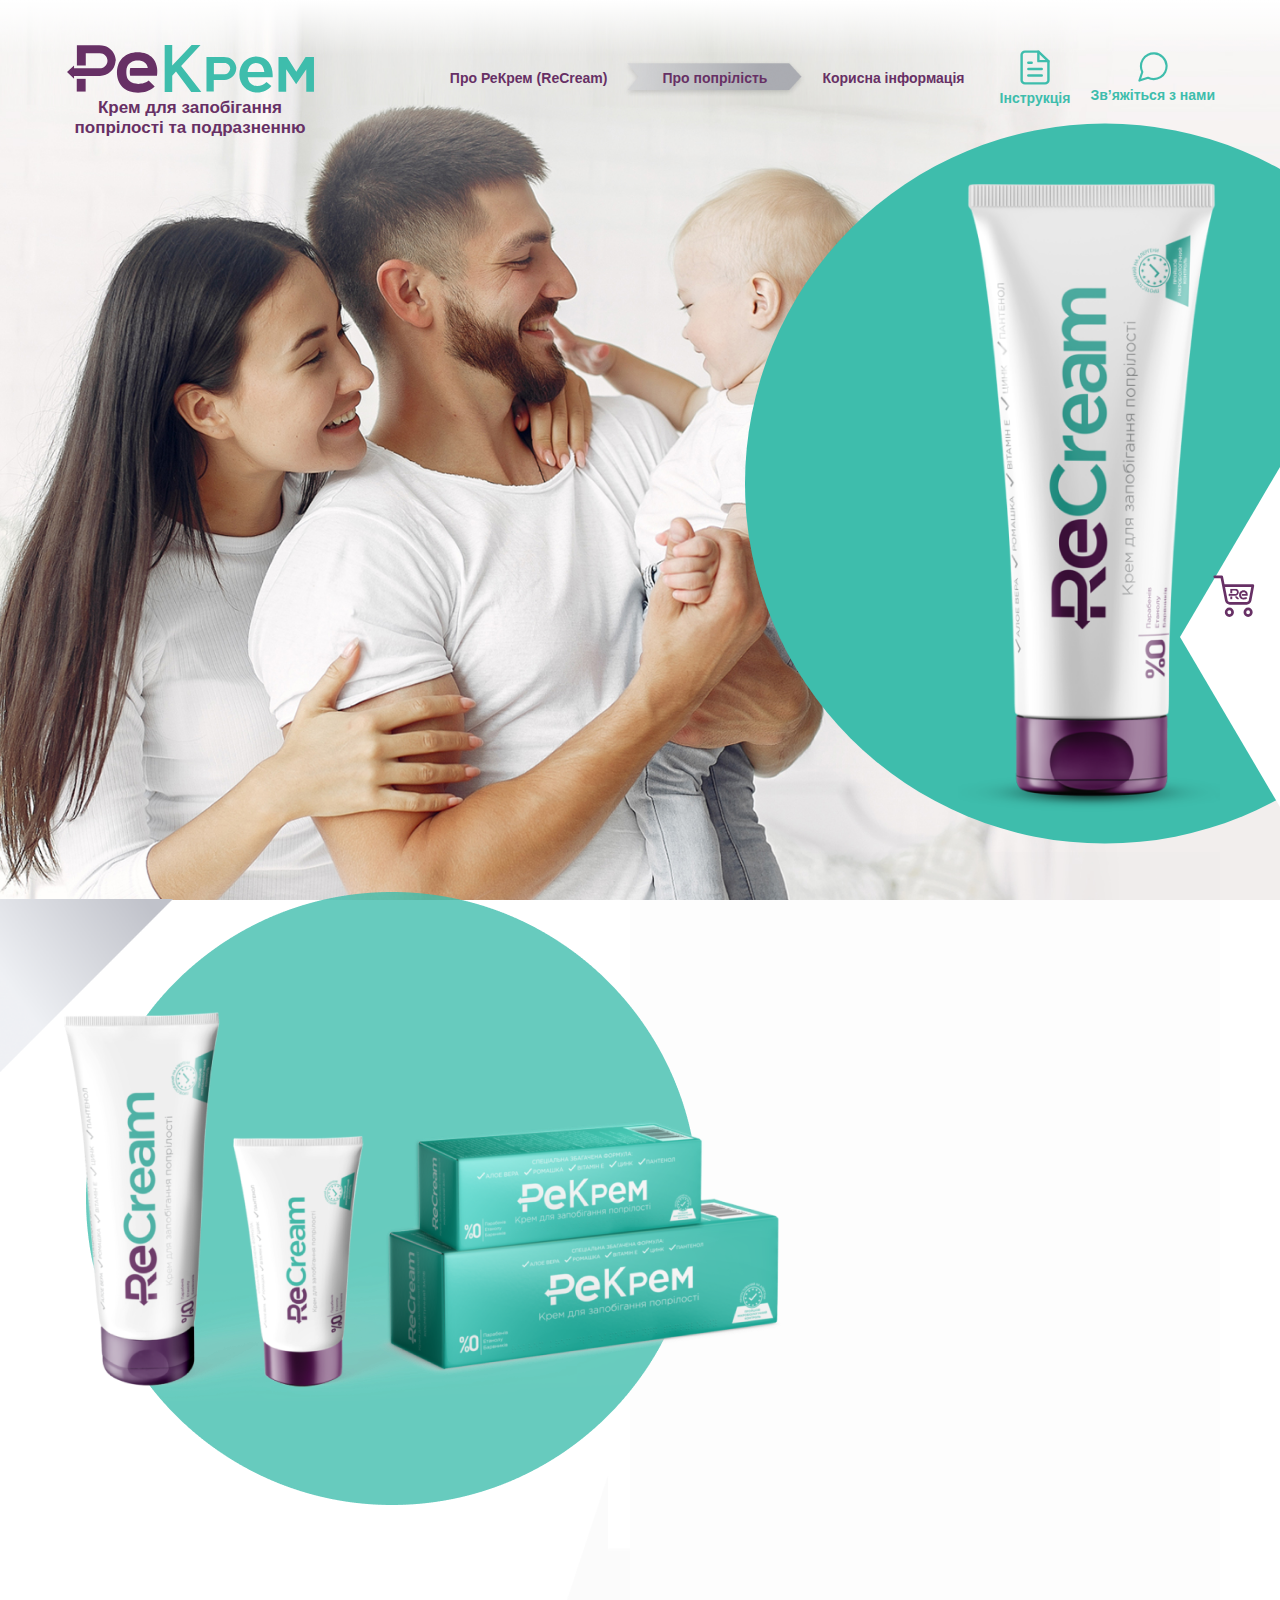
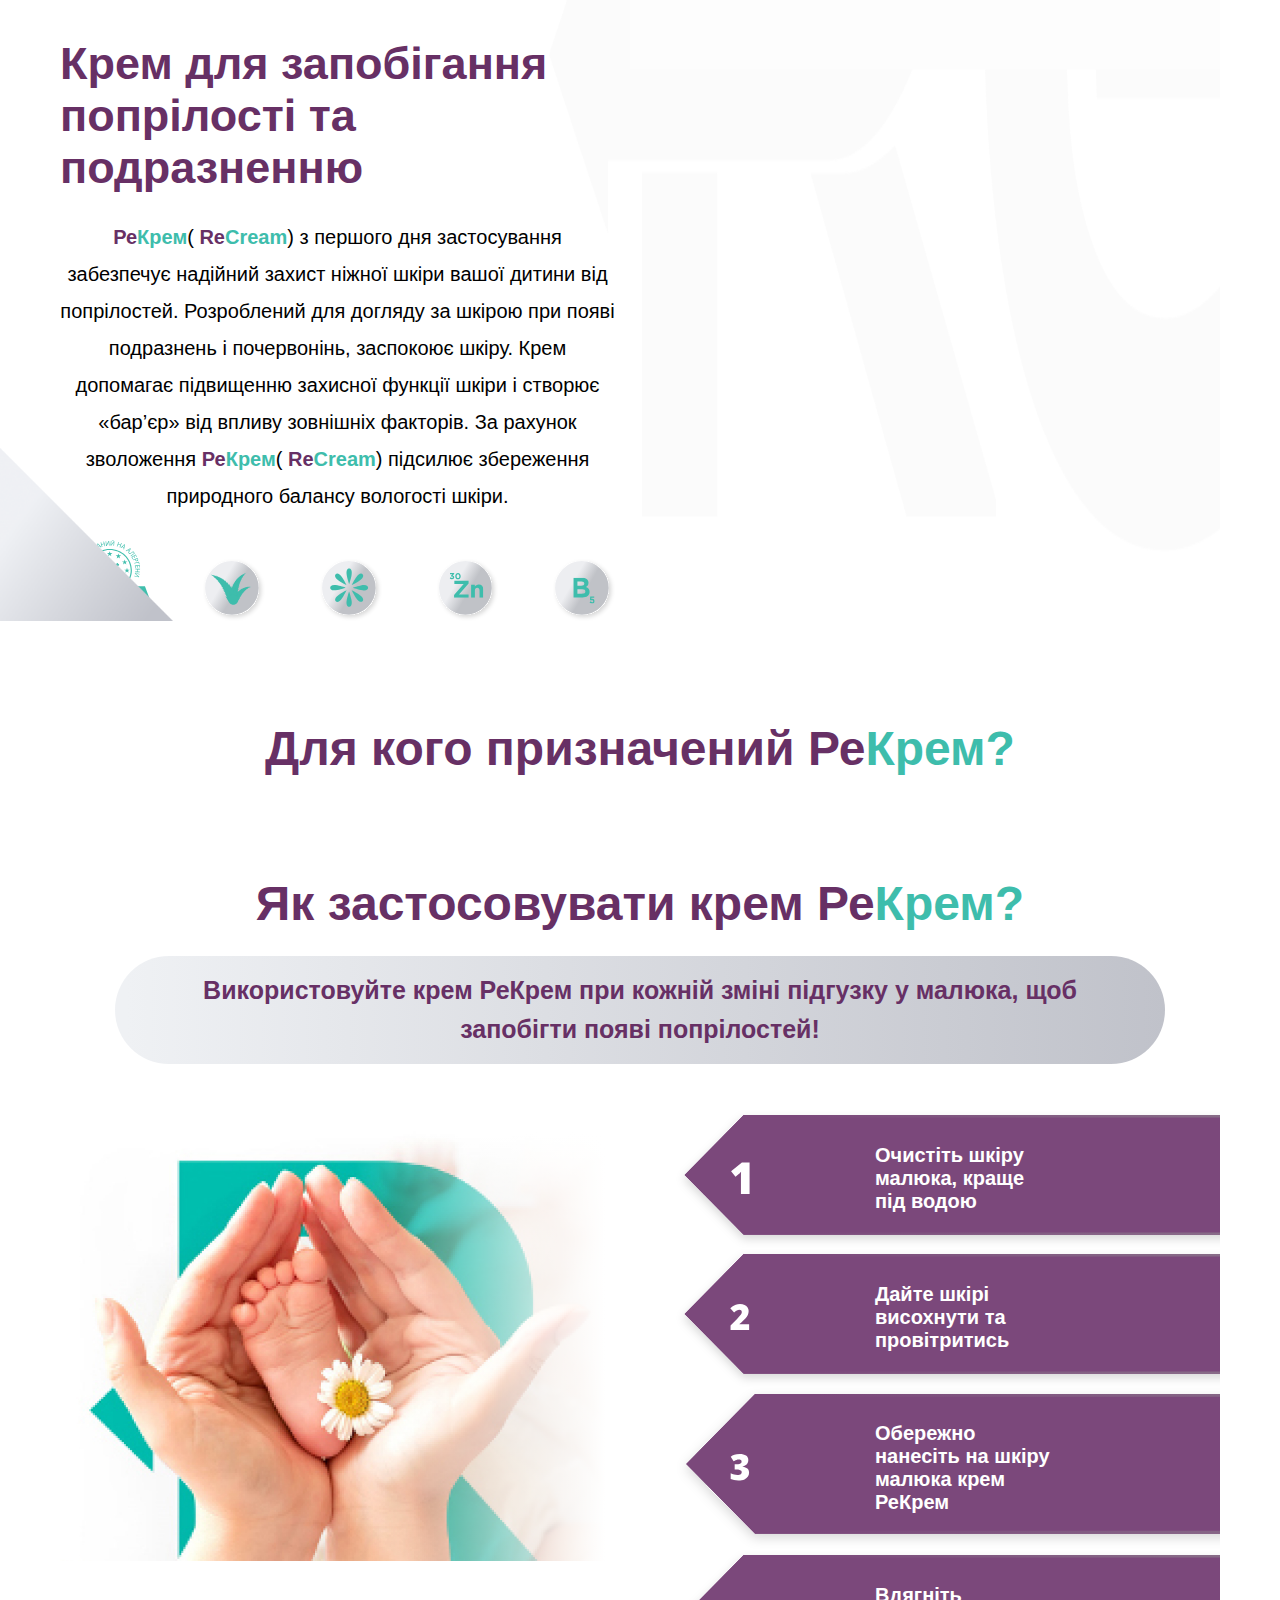
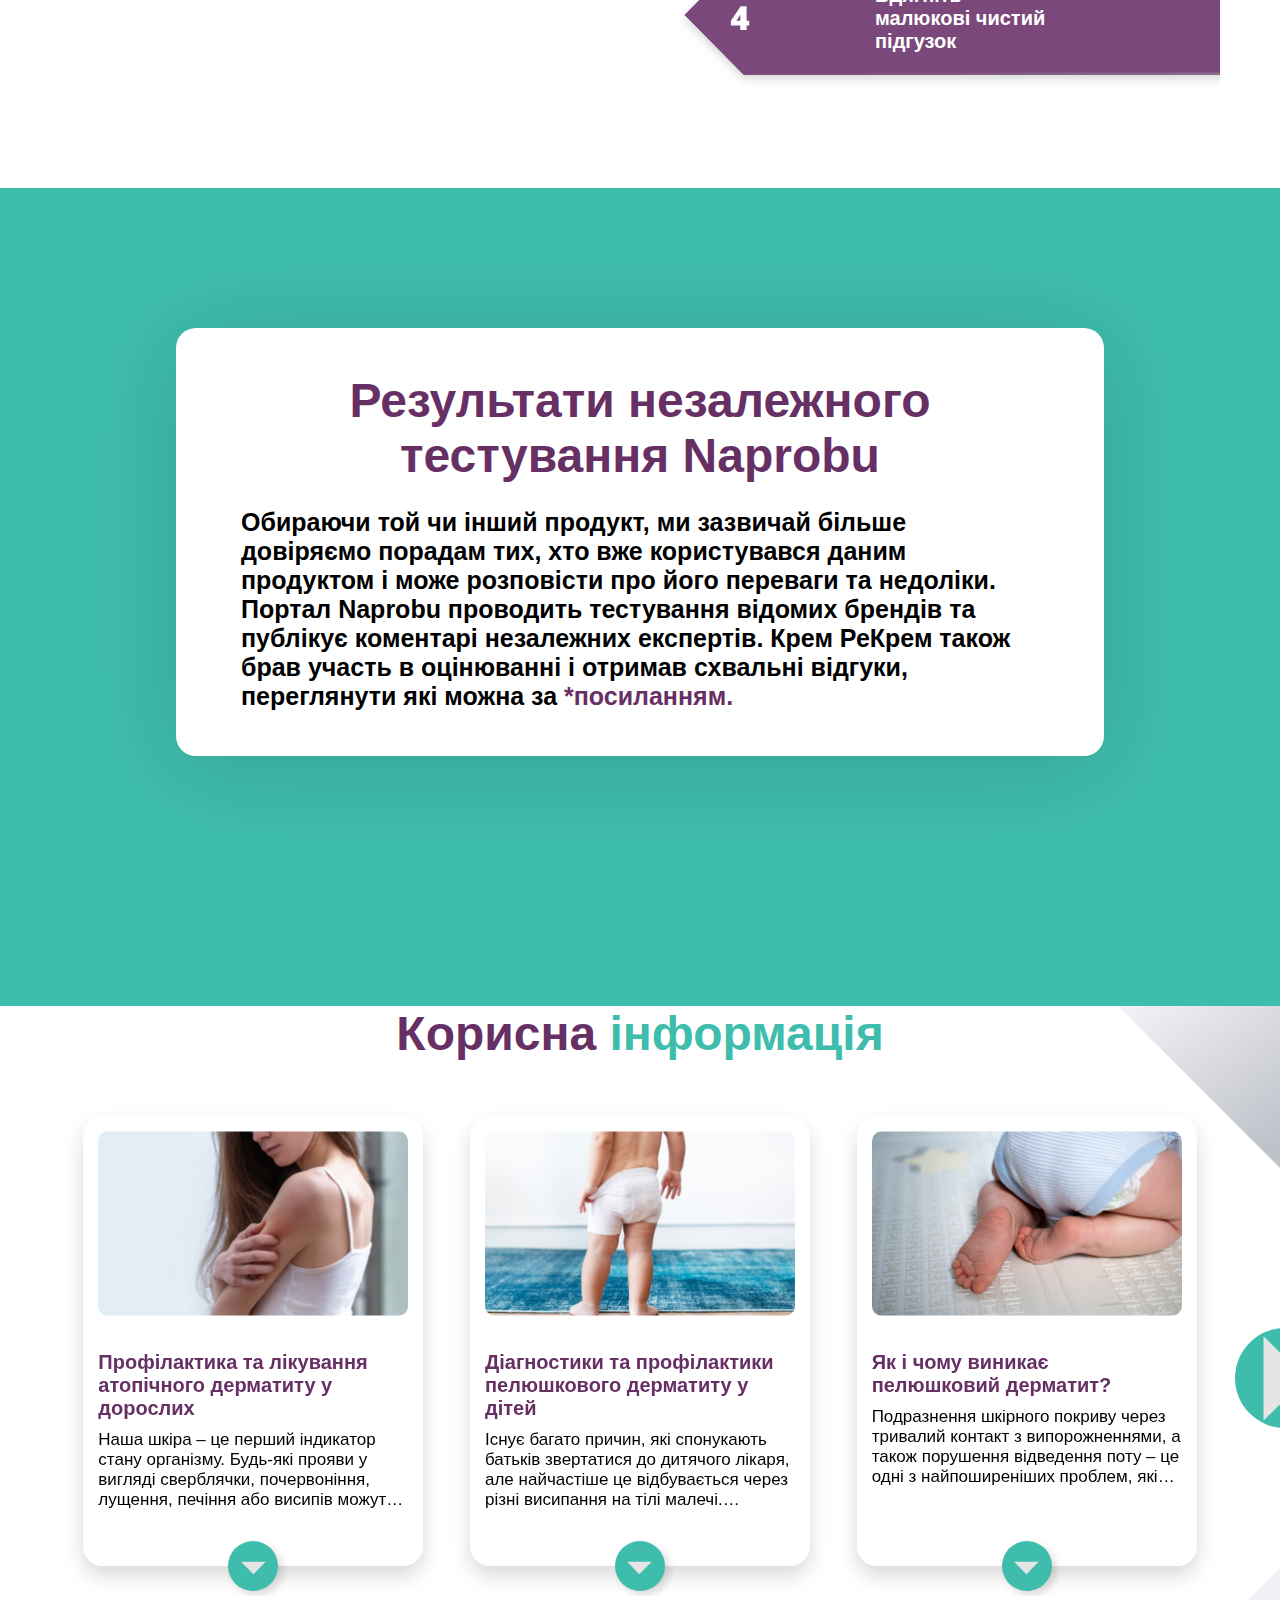
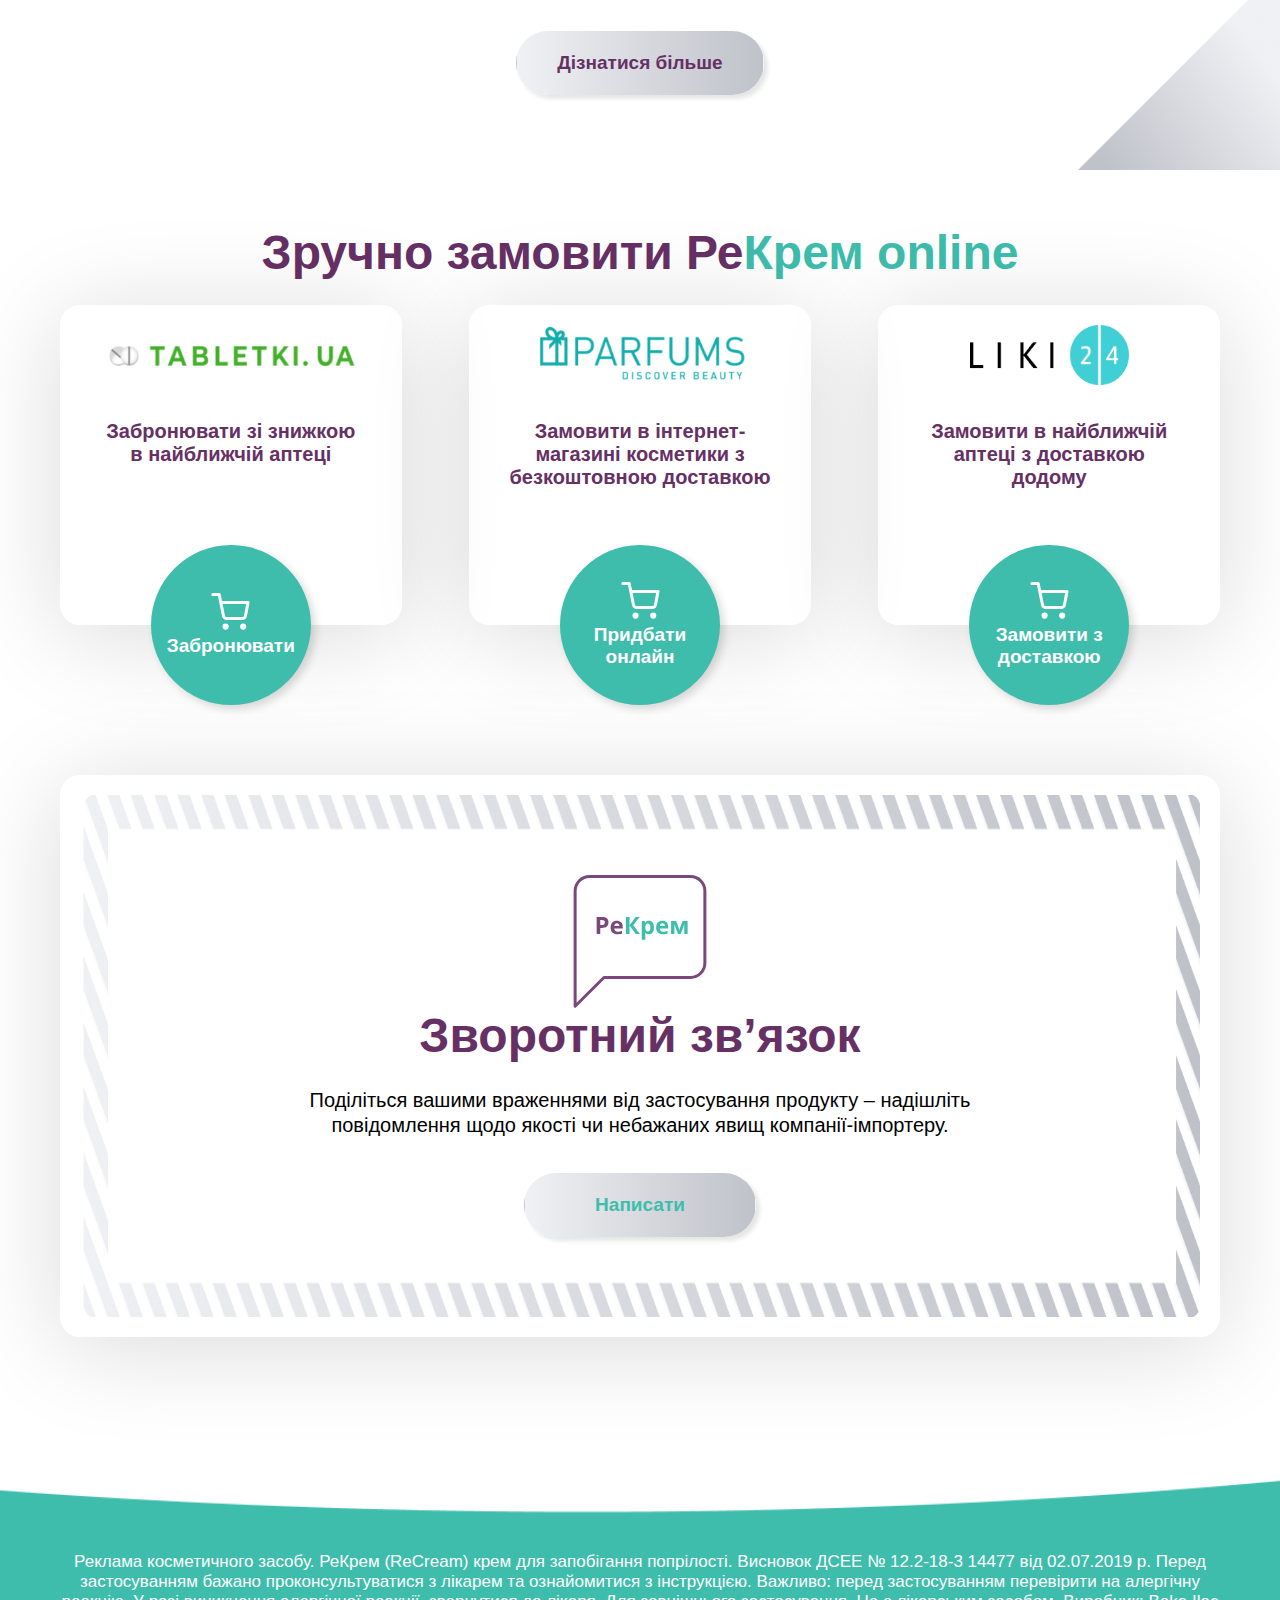
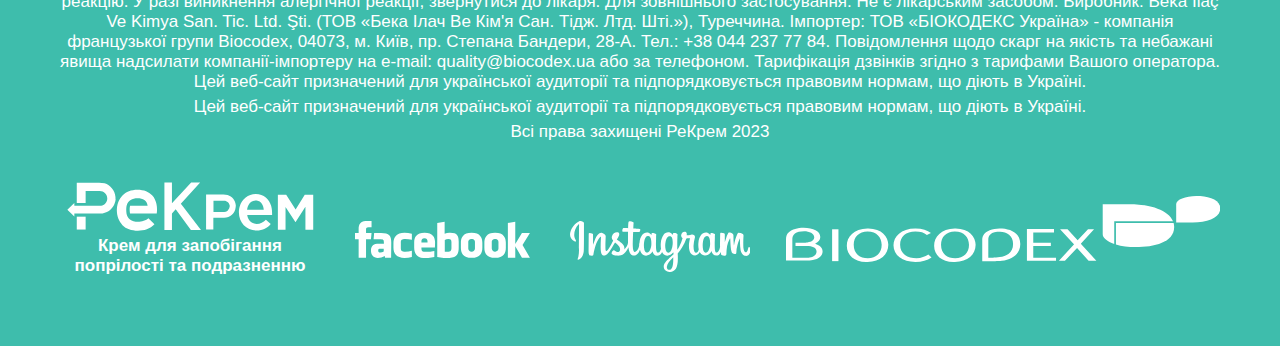
==== aboutPage.html @ d696d24d "About page started to implement" ====
<!DOCTYPE html>
<html lang="uk">
  <head>
    <meta charset="UTF-8">
    <meta http-equiv="X-UA-Compatible" content="IE=edge">
    <meta name="viewport" content="width=device-width, initial-scale=1.0">
    <link rel="stylesheet" href="./index.css">
    <link
      rel="stylesheet"
      href="https://cdn.jsdelivr.net/npm/swiper@9/swiper-bundle.min.css"
    />
    <title>РеКрем: про попрілість</title>
  </head>
<body>
  <header>
    <div class="container">
      <div class="header__wrapper">
        <div class="logo">
          <img src="./images/logo--color.svg" alt="ReCream">
          <p>
            <strong class="violet">
              Крем для запобігання попрілості та подразненню
            </strong>
          </p>
        </div>
        <nav class="header__nav">
          <ul class="header__nav-list">
            <li>
              <a href="./index.html">
                Про РеКрем (ReCream)
              </a>
            </li>
            <li>
              <a href="./aboutPage.html" class="active">
                Про попрілість
              </a>
            </li>
            <li>
              <a href="">
                Корисна інформація
              </a>
            </li>
            <li>
              <ul class="header__nav-sublist">
                <li>
                  <a href="">
                    <img src="./images/instruction-icon.svg" alt="Instruction">
                    Інструкція
                  </a>
                </li>
                <li>
                  <a href="">
                    <img src="./images/chat-icon.svg" alt="Chat">
                    Зв’яжіться з нами
                  </a>
                </li>
              </ul>
            </li>
          </ul>
        </nav>
      </div>
      <div class="header-mobile">
        <div class="logo">
          <img src="./images/logo--color.svg" alt="ReCream">
          <p>
            <strong class="violet">
              Крем для запобігання попрілості та подразненню
            </strong>
          </p>
        </div>
        <button class="burger-button">
          <div class="burger-button__background"></div>
        </button>
        <nav class="header-mobile-nav">
          <ul class="header-modile__nav-list">
            <li>
              <a href="./index.html">
                Про РеКрем (ReCream)
              </a>
            </li>
            <li>
              <a href="./aboutPage.html">
                Про попрілість
              </a>
            </li>
            <li>
              <a href="">
                Корисна інформація
              </a>
            </li>
            <li>
              <ul class="header-mobile__nav-sublist">
                <li>
                  <a href="">
                    <img src="./images/instruction-icon.svg" alt="Instruction">
                    Інструкція
                  </a>
                </li>
                <li>
                  <a href="">
                    <img src="./images/chat-icon.svg" alt="Chat">
                    Зв’яжіться з нами
                  </a>
                </li>
              </ul>
            </li>
          </ul>
        </nav>
      </div>
    </div>
  </header>
  <main>
    <section class="section-greeting--about">
      <div class="greeting-background">
        <img src="./images/about-greeting-background.jpg" alt="ReCream">
      </div>
      <div class="container">
        <div class="greeting__content greeting__content--about">
          <div class="greeting__content--main-links greeting__content--other-links">
            <a href="/" class="buy buy--other-pages">
              <img src="./images/cart-icon.svg" alt="Buy">
              <strong class="violet">
                Придбати
              </strong>
            </a>
          </div>
          <div class="greeting__content--about__description">
            <img src="./images/cream__tube.png" alt="ReCream">
          </div>
        </div>
      </div>
    </section>
    <section class="section section-about--main section-about--about">
      <div class="container">
        <div class="about__content">
          <div class="about__content-overlay"></div>
          <img src="./images/about-img--about.png" alt="ReCream">
          <div class="about__content-text about__content-text--about">
            <h2 class="about__title about__title--about">
              Крем для запобігання попрілості та подразненню
            </h2>
            <p>
              <strong class="violet">Ре</strong><strong class="blue">Крем</strong>(
              <strong class="violet">Re</strong><strong class="blue">Cream</strong>)
              з першого дня застосування забезпечує надійний захист ніжної шкіри вашої дитини від попрілостей.
              Розроблений для догляду за шкірою при появі подразнень і почервонінь, заспокоює шкіру. Крем
              допомагає підвищенню захисної функції шкіри і створює «бар’єр» від впливу зовнішніх факторів. За
              рахунок зволоження
              <strong class="violet">Ре</strong><strong class="blue">Крем</strong>(
              <strong class="violet">Re</strong><strong class="blue">Cream</strong>)
              підсилює збереження природного балансу вологості шкіри.
            </p>
            <div class="about__why">
              <div class="about__why-logo">
                <img src="./images/about__why-logo.svg">
              </div>
              <div class="about__why-reasons">
                <div class="about__why-reason-wrapper">
                  <img src="./images/about__why-reason--1.svg">
                </div>
                <div class="about__why-reason-wrapper">
                  <img src="./images/about__why-reason--2.svg">
                </div>
                <div class="about__why-reason-wrapper">
                  <img src="./images/anout__why-reasons-3.svg">
                </div>
                <div class="about__why-reason-wrapper">
                  <img src="./images/about__why-reasons-4.svg">
                </div>
              </div>
            </div>
          </div>
        </div>
      </div>
    </section>


    <section class="section section-who--about">
      <div class="container">
        <h2>
          Для кого призначений Ре<strong class="blue">Крем?</strong>
        </h2>
        <div class="who__content">

        </div>
      </div>
    </section>

    <section class="section section-how--about">
      <div class="container">
        <h2>
          Як застосовувати крем Ре<strong class="blue">Крем?</strong>
        </h2>
        <p class="with--background">
          <strong class="violet">
            Використовуйте крем РеКрем при кожній зміні підгузку у малюка, щоб запобігти появі попрілостей!
          </strong>
        </p>
        <div class="how__content">
          <div class="how__content-img-wrapper">
            <img src="./images/how__img.jpg" alt="Як застосовувати крем?">
          </div>
          <ul class="how__content-list">
            <li>
              <p>
                Очистіть шкіру малюка, краще під водою
              </p>
            </li>
            <li>
              <p>
                Дайте шкірі висохнути та провітритись
              </p>
            </li>
            <li>
              <p>
                Обережно нанесіть на шкіру малюка крем РеКрем
              </p>
            </li>
            <li>
              <p>
                Вдягніть малюкові чистий підгузок
              </p>
            </li>
          </ul>
        </div>
      </div>
    </section>
    <section class="section-test--about">
      <div class="container">
        <div class="test__text">
          <h2>
            Результати незалежного тестування Naprobu
          </h2>
          <p>
            <strong>
              Обираючи той чи інший продукт, ми зазвичай більше довіряємо порадам тих, хто вже користувався даним
              продуктом і може розповісти про його переваги та недоліки. Портал Naprobu проводить тестування відомих
              брендів та публікує коментарі незалежних експертів. Крем РеКрем також брав участь в оцінюванні і
              отримав схвальні відгуки, переглянути які можна за
            </strong>
            <strong class="violet">*посиланням.</strong>
          </p>
        </div>
        <div class="test__list">
          <div class="test__list-item">
            
          </div>
        </div>
      </div>
    </section>


    <section class="section section--useful--main">
      <div class="container container--useful--main">
        <h2>
          Корисна <strong class="blue">інформація</strong>
        </h2>
        <div class="useful__content">
          <div class="swiper useful__content-slider">
            <div class="swiper-wrapper useful__content-slider-wrapper">
              <div class="swiper-slide useful__content-slider-item">
                <div class="useful__content-slider-card">
                  <div class="useful__content-slider-item-photo">
                    <img src="./images/useful__slider-photo-1.jpg" alt="Профілактика та лікування атопічного дерматиту у дорослих">
                  </div>
                  <h3>
                    Профілактика та лікування атопічного дерматиту у дорослих
                  </h3>
                  <p>
                    Наша шкіра – це перший індикатор стану організму. Будь-які прояви у вигляді сверблячки,
                    почервоніння, лущення, печіння або висипів можуть бути симптомами атопічного дерматиту
                  </p>
                  <a href="" class="toContent toContent--small">
                    <svg width="44" height="22" viewBox="0 0 44 22" xmlns="http://www.w3.org/2000/svg">
                      <path d="M43.3491 0L21.7931 22L0.237122 0H43.3491Z"/>
                    </svg>
                  </a>
                </div>
              </div>
              <div class="swiper-slide useful__content-slider-item">
                <div class="useful__content-slider-card">
                  <div class="useful__content-slider-item-photo">
                    <img src="./images/useful__slider-photo-2.jpg" alt="Діагностики та профілактики пелюшкового дерматиту у дітей">
                  </div>
                  <h3>
                    Діагностики та профілактики пелюшкового дерматиту у дітей
                  </h3>
                  <p>
                    Існує багато причин, які спонукають батьків звертатися до дитячого лікаря, але найчастіше це відбувається
                    через різні висипання на тілі малечі. Пелюшковий дерматит у хлопчиків та дівчаток
                  </p>
                  <a href="" class="toContent toContent--small">
                    <svg width="44" height="22" viewBox="0 0 44 22" xmlns="http://www.w3.org/2000/svg">
                      <path d="M43.3491 0L21.7931 22L0.237122 0H43.3491Z"/>
                    </svg>
                  </a>
                </div>
              </div>
              <div class="swiper-slide useful__content-slider-item">
                <div class="useful__content-slider-card">
                  <div class="useful__content-slider-item-photo">
                    <img src="./images/useful__slider-photo-3.jpg" alt="Як і чому виникає пелюшковий дерматит?">
                  </div>
                  <h3>
                    Як і чому виникає пелюшковий дерматит?
                  </h3>
                  <p>
                    Подразнення шкірного покриву через тривалий контакт з випорожненнями, а також порушення
                    відведення поту – це одні з найпоширеніших проблем, які властиві новонародженим дітям.
                  </p>
                  <a href="" class="toContent toContent--small">
                    <svg width="44" height="22" viewBox="0 0 44 22" xmlns="http://www.w3.org/2000/svg">
                      <path d="M43.3491 0L21.7931 22L0.237122 0H43.3491Z"/>
                    </svg>
                  </a>
                </div>
              </div>
              <div class="swiper-slide useful__content-slider-item">
                <div class="useful__content-slider-card">
                  <div class="useful__content-slider-item-photo">
                    <img src="./images/useful__slider-photo-4.jpg" alt="Як обрати мазь для загоєння ран?">
                  </div>
                  <h3>
                    Як обрати мазь для загоєння ран?
                  </h3>
                  <p>
                    Існує безліч причин, через які на нашій шкірі можуть утворюватися рани. Хтось необачно
                    поводиться з побутовими предметами, інші ігнорують щоденний догляд або страждають на хронічні
                    захворювання. 
                  </p>
                  <a href="" class="toContent toContent--small">
                    <svg width="44" height="22" viewBox="0 0 44 22" xmlns="http://www.w3.org/2000/svg">
                      <path d="M43.3491 0L21.7931 22L0.237122 0H43.3491Z"/>
                    </svg>
                  </a>
                </div>
              </div>
              <div class="swiper-slide useful__content-slider-item">
                <div class="useful__content-slider-card">
                  <div class="useful__content-slider-item-photo">
                    <img src="./images/useful__slider-photo-1.jpg" alt="Профілактика та лікування атопічного дерматиту у дорослих">
                  </div>
                  <h3>
                    Профілактика та лікування атопічного дерматиту у дорослих
                  </h3>
                  <p>
                    Наша шкіра – це перший індикатор стану організму. Будь-які прояви у вигляді сверблячки,
                    почервоніння, лущення, печіння або висипів можуть бути симптомами атопічного дерматиту
                  </p>
                  <a href="" class="toContent toContent--small">
                    <svg width="44" height="22" viewBox="0 0 44 22" xmlns="http://www.w3.org/2000/svg">
                      <path d="M43.3491 0L21.7931 22L0.237122 0H43.3491Z"/>
                    </svg>
                  </a>
                </div>
              </div>
              <div class="swiper-slide useful__content-slider-item">
                <div class="useful__content-slider-card">
                  <div class="useful__content-slider-item-photo">
                    <img src="./images/useful__slider-photo-1.jpg" alt="Профілактика та лікування атопічного дерматиту у дорослих">
                  </div>
                  <h3>
                    Профілактика та лікування атопічного дерматиту у дорослих
                  </h3>
                  <p>
                    Наша шкіра – це перший індикатор стану організму. Будь-які прояви у вигляді сверблячки,
                    почервоніння, лущення, печіння або висипів можуть бути симптомами атопічного дерматиту
                  </p>
                  <a href="" class="toContent toContent--small">
                    <svg width="44" height="22" viewBox="0 0 44 22" xmlns="http://www.w3.org/2000/svg">
                      <path d="M43.3491 0L21.7931 22L0.237122 0H43.3491Z"/>
                    </svg>
                  </a>
                </div>
              </div>
              <div class="swiper-slide useful__content-slider-item">
                <div class="useful__content-slider-card">
                  <div class="useful__content-slider-item-photo">
                    <img src="./images/useful__slider-photo-1.jpg" alt="Профілактика та лікування атопічного дерматиту у дорослих">
                  </div>
                  <h3>
                    Профілактика та лікування атопічного дерматиту у дорослих
                  </h3>
                  <p>
                    Наша шкіра – це перший індикатор стану організму. Будь-які прояви у вигляді сверблячки,
                    почервоніння, лущення, печіння або висипів можуть бути симптомами атопічного дерматиту
                  </p>
                  <a href="" class="toContent toContent--small">
                    <svg width="44" height="22" viewBox="0 0 44 22" xmlns="http://www.w3.org/2000/svg">
                      <path d="M43.3491 0L21.7931 22L0.237122 0H43.3491Z"/>
                    </svg>
                  </a>
                </div>
              </div>
            </div>
          </div>
          <div class="swiper-button-prev useful__slider-button">
            <svg width="44" height="22" viewBox="0 0 44 22" xmlns="http://www.w3.org/2000/svg">
              <path d="M43.3491 0L21.7931 22L0.237122 0H43.3491Z"/>
            </svg>
          </div>
          <div class="swiper-button-next useful__slider-button">
            <svg width="44" height="22" viewBox="0 0 44 22" xmlns="http://www.w3.org/2000/svg">
              <path d="M43.3491 0L21.7931 22L0.237122 0H43.3491Z"/>
            </svg>
          </div>
          <a href="">
            <strong class="violet">
              Дізнатися більше
            </strong>
          </a>
        </div>
      </div>
    </section>
    <section class="section section--buy">
      <div class="container">
        <h2>
          Зручно замовити Ре<strong class="blue">Крем online</strong>
        </h2>
        <div class="buy__cards">
          <div class="buy__card">
            <img src="./images/tabletki__logo.png" alt="Tabletki">
            <p>
              <strong class="violet">
                Забронювати зі знижкою в найближчій аптеці
              </strong>
            </p>
            <a href="">
              <img src="./images/cart-icon--white.svg" alt="Забронювати">
              <strong>Забронювати</strong>
            </a>
          </div>
          <div class="buy__card">
            <img src="./images/parfum__logo.png" alt="Parfum">
            <p>
              <strong class="violet">
                Замовити в інтернет-магазині косметики з безкоштовною доставкою
              </strong>
            </p>
            <a href="">
              <img src="./images/cart-icon--white.svg" alt="Придбати онлайн">
              <strong>Придбати онлайн</strong>
            </a>
          </div>
          <div class="buy__card">
            <img src="./images/liki__logo.png" alt="Liki24">
            <p>
              <strong class="violet">
                Замовити в найближчій аптеці з доставкою додому 
              </strong>
            </p>
            <a href="">
              <img src="./images/cart-icon--white.svg" alt="Замовити з доставкою">
              <strong>Замовити з доставкою</strong>
            </a>
          </div>
        </div>
      </div>
    </section>
    <section class="section section--conect">
      <div class="container">
        <div class="conect__wrapper">
          <div class="conect__background">
            <img src="./images/background-conect.png">
            <div class="connect__content">
              <img src="./images/conect__logo.svg" alt="ReCream">
              <h2>
                Зворотний зв’язок
              </h2>
              <p>
                Поділіться вашими враженнями від застосування продукту – надішліть повідомлення щодо
                якості чи небажаних явищ компанії-імпортеру.
              </p>
              <button type="button" class="open-modal">
                <strong class="blue">
                  Написати
                </strong>
              </button>
            </div>
          </div>
        </div>
      </div>
    </section>
    <section class="modal">
      <div class="modal__content">
        <button type="button" class="close-modal">
          <svg width="14" height="14" viewBox="0 0 14 14" xmlns="http://www.w3.org/2000/svg">
            <path d="M0.413849 11.6088C-0.13277 12.1554 -0.13277 13.0431 0.413849 13.5898C0.960468 14.1364 1.84818 14.1364 2.39479 13.5898L6.99951 8.98067L11.609 13.5858C12.1557 14.1324 13.0429 14.1324 13.5895 13.5858C14.1362 13.0392 14.1362 12.1515 13.5895 11.6049L8.98046 7.00016L13.5852 2.39107C14.1318 1.84445 14.1318 0.956742 13.5852 0.410123C13.0386 -0.136496 12.1508 -0.136496 11.6042 0.410123L6.99951 5.01921L2.39042 0.414495C1.8438 -0.132124 0.956095 -0.132124 0.409476 0.414495C-0.137143 0.961114 -0.137143 1.84882 0.409476 2.39544L5.01857 7.00016L0.413849 11.6092V11.6088Z"/>
          </svg>
        </button>
        <form>
          <input type="text" name="name" placeholder="Ім'я">
          <input type="email" name="email" placeholder="E-mail">
          <input type="text" name="theme" placeholder="Тема">
          <textarea name="message" placeholder="Повідомлення" rows="3"></textarea>
          <button type="submit">
            Відправити
          </button>
        </form>
      </div>
    </section>
  </main>
  <footer>
    <div class="container">
      <p>
        Реклама косметичного засобу. РеКрем (ReCream) крем для запобігання попрілості. Висновок
        ДСЕЕ № 12.2-18-3 14477 від 02.07.2019 р. Перед застосуванням бажано проконсультуватися з лікарем та
        ознайомитися з інструкцією. Важливо: перед застосуванням перевірити на алергічну реакцію. У разі
        виникнення алергічної реакції, звернутися до лікаря. Для зовнішнього застосування.
        Не є лікарським засобом. Виробник: Beka Ilaç Ve Kimya San. Tic. Ltd. Şti. (ТОВ «Бека Ілач Ве Кім'я Сан.
        Тідж. Лтд. Шті.»), Туреччина. Імпортер: ТОВ «БІОКОДЕКС Україна» - компанія французької групи Biocodex,
        04073, м. Київ, пр. Степана Бандери, 28-А. Тел.: +38 044 237 77 84. Повідомлення щодо скарг на якість та
        небажані явища надсилати компанії-імпортеру на е-mail: quality@biocodex.ua або за телефоном. Тарифікація
        дзвінків згідно з тарифами Вашого оператора. Цей веб-сайт призначений для української аудиторії та
        підпорядковується правовим нормам, що діють в Україні.
      </p>
      <p>
        Цей веб-сайт призначений для української аудиторії та підпорядковується правовим нормам, що діють в Україні.
      </p>
      <p>
        Всі права захищені РеКрем 2023
      </p>
      <div class="footer__logos">
        <div class="logo logo--white">
          <img src="./images/logo--white.svg" alt="ReCream">
          <p>
              Крем для запобігання попрілості та подразненню
          </p>
        </div>
        <div class="links">
          <a href="https://www.facebook.com/RecreamUA/" target="_blank">
            <img src="./images/facebook-logo.svg" alt="Facebook">
          </a>
          <a href="https://www.instagram.com/recream_ua/?hl=uk" target="_blank">
            <img src="./images/instagram-logo.svg" alt="Instagram">
          </a>
        </div>
        <div class="biodex">
          <img src="./images/biodex-logo.svg" alt="Biodex">
        </div>
      </div>
    </div>
  </footer>

  <script src="https://cdn.jsdelivr.net/npm/swiper@9/swiper-bundle.min.js"></script>
  <script src="./index.js"></script>
</body>
</html>
---- index.css ----
/*#region normalizeCSS*/
* {
  box-sizing: border-box;
  margin: 0;
  padding: 0;
}

ul, ol {
  list-style: none;
}

a {
  display: block;
  font-family: inherit;
  color: inherit;
  text-decoration: none;
}

button {
  display: block;
  background-color: transparent;
  border: none;
  font-family: inherit;
  color: inherit;
}

img {
  display: block;
  object-fit: cover;
  max-width: 100%;
  max-height: 100%;
}
/*#endregion normalizeCSS*/

/*#region variables*/
:root {
  --color-accent-blue: #3EBDAC;
  --color-accent-violet: #673065;

  --color-black: #000;
  --color-white: #fff;
}
/*#endregion variables*/

/*#region fonts*/
@font-face {
  font-family: 'Open Sans', sans-serif;
  src: url('./fonts/OpenSans-Regular.ttf') format('truetype');
  font-style: normal;
  font-weight: 400;
}

@font-face {
  font-family: 'Open Sans', sans-serif;
  src: url('./fonts/OpenSans-Bold.ttf') format('truetype');
  font-style: normal;
  font-weight: 700;
}
/*#endregion fonts*/

/*#region animations*/
@keyframes scrollToContent {
  0% {
    transform: translateY(15px);
  }
  50% {
    transform: translateY(0);
  }
  100% {
    transform: translateY(15px);
  }
}
/*#endregion animations*/

/*#region generalStyles*/
html,
body {
  overflow-x: hidden;
}
body {
  font-family: 'Open Sans', sans-serif;
  font-weight: 400;
  font-size: 17px;
  color: var(--color-black);
  scroll-behavior: smooth;
}
html.no-scroll,
body.no-scroll {
  overflow-y: hidden;
}

.container {
  max-width: 1920px;
  width: 100%;
  margin: 0 auto;
  padding-left: 120px;
  padding-right: 120px;
}

.section {
  margin-bottom: 150px;
}

h2 {
  margin-bottom: 25px;
  font-weight: 700;
  font-size: 48px;
  text-align: center;
  color: var(--color-accent-violet);
}

h2 > span {
  display: inline-block;
}

span.blue,
strong.blue {
  color: var(--color-accent-blue);
}

span.violet,
strong.violet {
  color: var(--color-accent-violet);
}

button {
  cursor: pointer;
}
/*#endregion generalStyles*/

/*#region header*/
header {
  background: linear-gradient(180deg, #FFFFFF 0%, rgba(255, 255, 255, 0) 29.77%);
}

.header-mobile {
  display: none;
}

.header__wrapper {
  display: flex;
  justify-content: space-between;
  align-items: flex-start;
  padding-top: 45px;
  padding-bottom: 45px;
}

.logo {
  max-width: 440px;
}
.logo img {
  margin: 0 auto 5px;
  max-width: 345px;
  width: 95%;
}
.logo p {
  font-weight: 700;
  font-size: 29px;
  width: 100%;
  text-align: center;
}

.header__nav-list {
  display: flex;
  align-items: center;
  justify-content: space-between;
  gap: 80px;
}

.header__nav-list li a {
  padding: 10px 25px;
  font-weight: 700;
  font-size: 14px;
  color: var(--color-accent-violet);
  transition: all 0.4s;
}
.header__nav-list li a:hover {
  text-shadow: 1px 1px 2px rgba(0, 0, 0, 0.4), -1px -1px 2px rgba(255, 255, 255, 0.5);
}
.header__nav-list li a.active {
  position: relative;
}
.header__nav-list li a.active::after {
  content: '';
  position: absolute;
  top: -3px;
  right: 0;
  bottom: 0;
  left: 0;
  transform: scale(1.2) translateY(8%);
  display: block;
  width: 100%;
  height: 100%;
  background-image: url('./images/header-arrow.png');
  background-size: contain;
  background-position: center;
  background-repeat: no-repeat;
  z-index: -1;
}

.header__nav-sublist {
  display: flex;
  align-items: center;
  justify-content: space-between;
  gap: 40px;
}

.header__nav-sublist li a {
  display: flex;
  flex-direction: column;
  align-items: center;
  width: max-content;
  padding: 5px;
  font-weight: 700;
  color: var(--color-accent-blue);
}
.header__nav-sublist li a img {
  margin-bottom: 5px;
}


/*#endregion header*/

/*#region greeting*/
.greeting-background {
  position: absolute;
  top: 0;
  right: 0;
  bottom: 0;
  left: 0;
  z-index: -2;
}
.greeting-background img {
  width: 100%;
  height: 100vh;
}
.greeting__content {
  min-height: calc(100vh - 231px);
  max-height: calc(100vh - 231px);
}

.greeting__content--main {
  padding-bottom: 32px;
  padding-left: 90px;
  padding-right: 35px;
  display: flex;
  align-items: flex-end;
  justify-content: space-between;
}

a.toContent {
  position: relative;
  top: -25px;
  width: 80px;
  height: 80px;
  display: flex;
  align-items: center;
  justify-content: center;
  border-radius: 50%;
  background-color: var(--color-accent-blue);
  box-shadow: 4px 4px 8px rgba(0, 0, 0, 0.15);
  transition: all 0.4s;
}
.toContent--with-animation {
  animation: scrollToContent 2s ease-out infinite;
}
a.toContent svg {
  fill: #e5e5e5;
  margin-top: 7px;
}
a.toContent:hover {
  background-color: #e5e5e5;
}
a.toContent:hover svg {
  fill: var(--color-accent-blue);
}

.greeting__content--main-links a.buy {
  position: absolute;
  right: 0;
  padding-right: 35px;
  top: 50%;
  bottom: 50%;
  text-align: center;
  transition: all 0.4s;
}
.greeting__content--main-links a.buy:hover {
  transform: scale(1.1);
}
.greeting__content--main-links a.buy img {
  min-height: 42px;
  width: 42px;
  margin: 0 auto 5px;
}
.greeting__content--main-links a.buy::before {
  content: '';
  position: absolute;
  top: 50%;
  transform: translateY(-45%);
  right: 0;
  bottom: 0;
  display: block;
  border: 260px solid transparent; 
  border-right: 170px solid var(--color-white);
  z-index: -1;
}

.greeting__content--main__description {
  position: relative;
}

.greeting__content--main__description::before {
  content: '';
  position: absolute;
  top: -55px;
  right: 0;
  display: block;
  width: 135px;
  height: 135px;
  background-image: url('./images/decorator__greeting.svg');
  background-size: contain;
  background-position: center;
  background-repeat: no-repeat;
}

.greeting__content--main__description::after {
  content: '';
  position: absolute;
  bottom: -35px;
  left: 0;
  right: 0;
  display: block;
  width: 100%;
  height: 65%;
  background-image: url('./images/half-circle.png');
  background-size: contain;
  background-repeat: no-repeat;
  background-position: bottom center;
  z-index: -1;
}

.greeting__content--main__description img {
  margin: 0 auto;
}
/*#endregion greeting*/

/*#region about*/
.section-about--main {
  position: relative;
}
.section-about--main::before,
.section-about--main::after {
  content: '';
  position: absolute;
  display: block;
  width: 240px;
  height: 240px;
  background-image: url('./images/triangle-after.png');
  background-size: contain;
  background-repeat: no-repeat;
  left: 0;
}
.section-about--main::before {
  top: 1px;
  transform: scaleY(-1);
}
.section-about--main::after {
  bottom: 0;
}

.about__content {
  display: flex;
  align-items: center;
  justify-content: space-between;
  position: relative;
  flex-wrap: wrap;
  gap: 25px;
}

.about__content-overlay {
  position: absolute;
  top: 0;
  left: 0;
  width: 100%;
  height: 100%;
  background-image: url('./images/background-about--main.png');
  background-position: top 0 right -25px;
  background-size: 60% 95%;
  background-repeat: no-repeat;
  opacity: 0.5;
  z-index: -1;
}

.about__content > img {
  flex-basis: calc(45% - 25px);
}

.about__title {
  font-size: 60px;
}

.about__content-text {
  margin-top: 8%;
  margin-right: 55px;
  flex-basis: calc(50% - 25px);
}

.about__content-text p {
  font-weight: 400;
  font-size: 25px;
  line-height: 47px;
  margin-bottom: 45px;
}

.about__links {
  display: flex;
  align-items: center;
  gap: 25px;
}

.about__links a {
  font-weight: 700;
  font-size: 19px;
  min-width: 290px;
  padding: 20px 50px;
  border-radius: 45px;
  box-shadow: 4px 4px 4px rgba(0, 0, 0, 0.1);
  text-align: center;
  border: 1px solid transparent;
  transition: all 0.4s;
}

.about__links a:first-child {
  background: linear-gradient(90deg, #EFF1F4 1.08%, #C0C2CA 100%), var(--color-accent-blue);
  color: var(--color-accent-blue);
}
.about__links a:first-child:hover {
  border-color: var(--color-accent-blue);
}

.about__links a:last-child {
  background-color: var(--color-accent-blue);
  color: var(--color-white);
}
.about__links a:last-child:hover {
  border-color: var(--color-accent-blue);
  color: var(--color-accent-blue);
  background-color: var(--color-white);
}
/*#endregion about*/

/*#region applying*/
.section-applying--main {
  position: relative;
  margin-bottom: 100px;
}

p.with--background {
  margin: 0 auto 45px;
  max-width: 1050px;
  padding: 15px 75px;
  background: linear-gradient(90deg, #EFF1F4 1.08%, #C0C2CA 100%);
  border-radius: 120px;
  text-align: center;
  font-size: 29px;
  line-height: 39px;
}

.applying__tab-content {
  width: 85%;
  margin: 0 auto;
  display: none;
}
.applying__tab-content.active {
  display: block;
}

.applying__tab-cards {
  display: flex;
  align-items: stretch;
  justify-content: center;
  gap: 45px;
}

.applying__tab-card {

}

.applying__tab-card-decoration {
  width: 140px;
  height: 140px;
  padding: 35px;
  margin: 0 auto;
  background: linear-gradient(120.26deg, #EBEBEB 35.27%, #C1C1C1 56.54%);
  box-shadow: 7px 7px 25px rgba(0, 0, 0, 0.1);
  border-radius: 50%;
}
.applying__tab-card-decoration img {
  width: 100%;
  height: 100%;
}

.applying__tab-card-description {
  border-radius: 50%;
  background: var(--color-accent-blue);
  box-shadow: 4px 4px 8px rgba(0, 0, 0, 0.15);
  height: 350px;
  width: 350px;
  display: flex;
  align-items: center;
  justify-content: center;
  flex-direction: column;
  padding: 25px;
  position: relative;
  top: -70px;
  z-index: -1;
}
.applying__tab-card-description h3 {
  text-align: center;
  font-size: 29px;
  color: #e5e5e5;
  margin-bottom: 5px;
  max-width: 85%;
}
.applying__tab-card-description p {
  text-align: center;
  font-size: 15px;
  line-height: 20px;
}
.applying__tab-buttons {
  position: absolute;
  top: 50%;
  transform: translateY(-50%);
  right: 0;
}
.applying__tab-button {
  position: relative;
  font-size: 30px;
  color: #C9C9C9;
  padding-top: 45px;
  padding-bottom: 45px;
  padding-right: 8px;
  padding-left: 35px;
  transition: color 0.4s;
}

.applying__tab-button::after {
  content: '';
  position: absolute;
  top: 0;
  right: 0;
  bottom: 0;
  left: 0;
  display: block;
  width: 0;
  height: 0;
  border-top: 60px solid transparent;
  border-right: 60px solid var(--color-accent-blue);
  border-bottom: 60px solid transparent;
  border-left: 0 solid transparent;
  z-index: -1;
  opacity: 0;
  transition: all 0.4s;
}
.applying__tab-button.active:after {
  opacity: 1;
}
.applying__tab-button.active {
  color: var(--color-white);
}
.applying__tab-button:hover:after {
  opacity: 0.2;
}
.applying__tab-button.active:hover {
  color: #C9C9C9;
}
/*#endregion applying*/

/*#region advantages*/
.section-advatages--main {
  position: relative;
}

.section-advatages--main::after {
  content: '';
  position: absolute;
  top: -950px;
  bottom: -400px;
  right: 0;
  left: 0;
  display: block;
  width: 100%;
  background-image: url('./images/body__background.png');
  background-size: 100%;
  background-repeat: no-repeat;
  background-position: center;
  z-index: -1;
}

.section-advatages--main h2 {
  margin-bottom: 75px;
}
.section-advatages--main p.with-background {
  margin-bottom: 20px;
}

.advantages__content {
  position: relative;
  display: flex;
  align-items: center;
  justify-content: center;
  gap: 10px;
}
.advantages__content::after {
  content: '';
  position: absolute;
  top: -180px;
  right: 50%;
  transform: translateX(50%);
  bottom: 0;
  display: block;
  width: 900px;
  height: 900px;
  border-radius: 50%;
  background-color: var(--color-accent-blue);
  z-index: -1;
}

.advantages__content-row--1,
.advantages__content-row--3 {
  display: flex;
  flex-direction: column;
  gap: 75px;
}

.advantages__content-text {
  background-image: url('./images/arrow-advatages.png');
  background-size: contain;
  background-position: center;
  background-repeat: no-repeat;
}
.advantages__content-text p {
  width: max-content;
  max-width: 420px;
  text-align: center;
  padding: 35px 70px;
  font-size: 20px;
}
.advantages__content-row--1 .advantages__content-text:first-child {
  margin-right: 50px;
}
.advantages__content-row--1 .advantages__content-text:nth-child(2) {
  margin-right: 25px;
}

.advantages__content-row--3 .advantages__content-text {
  transform: scaleX(-1);
}
.advantages__content-row--3 .advantages__content-text p {
  transform: scaleX(-1);
}
.advantages__content-row--3 .advantages__content-text:first-child {
  margin-left: 50px;
}
.advantages__content-row--3 .advantages__content-text:nth-child(2) {
  margin-left: 25px;
}

.advantages__content-row--2 img {
  height: 685px;
}
/*#endregion advatanges*/

/*#region chafing*/
.section-chafing--main {

}

.chafing__text {
  position: relative;
  z-index: 1;
  padding: 35px 115px;
  box-shadow: 0px 10px 100px rgba(0, 0, 0, 0.15);
  border-radius: 20px;
  background-color: var(--color-white);
}

.chafing__text p {
  line-height: 28px;
}

.chafing__text p:first-child {
  margin-bottom: 35px;
}

.chafing__text h3 {
  color: var(--color-accent-violet);
  margin-bottom: 10px;
}

.chafing__about {
  display: flex;
  align-items: flex-start;
  justify-content: space-between;
  flex-wrap: wrap;
  gap: 45px;
  width: 95%;
  margin: 0 auto;
}

.chafing__about-title {
  position: relative;
  background-image: url('./images/arrow-decorator-title.png');
  background-size: contain;
  background-position: center;
  background-repeat: no-repeat;
  height: 490px;
  position: relative;
  top: -150px;
  display: flex;
  align-items: flex-end;
  justify-content: flex-end;
  flex-basis: calc(50% - 45px);
}
.chafing__about-title h3 {
  font-size: 29px;
  position: absolute;
  bottom: 20%;
  right: 23%;
}

.chafing__img {
  position: relative;
  margin-top: 80px;
  flex-basis: calc(50% - 45px);
}
.chafing__img h3 {
  width: max-content;
  font-size: 25px;
  text-align: center;
  position: absolute;
  top: 35px;
  right: 50%;
  transform: translateX(50%);
}
/*#endregion chafing*/

/*#region cream*/
.cream__content {
  display: flex;
  align-items: center;
  justify-content: space-between;
  flex-wrap: wrap;
  gap: 40px;
}

.cream__content-row {
  flex-basis: calc(50% - 40px);
}

.cream__content-row img {
  margin-left: auto;
  position: relative;
  z-index: -1;
}
.cream__content-row img:last-child {
  transform: scaleY(-1);
}

.cream__content-text {
  padding: 70px 80px;
  border-radius: 20px;
  box-shadow: 0px 10px 100px rgba(0, 0, 0, 0.15);
}
.cream__content-text:first-child {
  margin-bottom: 30px;
}

.cream__content-text p:not(:last-child),
.cream__content-text ul,
.cream__content-text h3 {
  margin-bottom: 25px;
}
.cream__content-text ul {
  list-style: disc;
  padding-left: 35px;
}
.cream__content-text h3 {
  font-size: 24px;
  text-align: center;
}
/*#endregion cream*/

/*#region usefulInfo*/
.section--useful--main {
  position: relative;
}
.section--useful--main::before,
.section--useful--main::after {
  content: '';
  position: absolute;
  display: block;
  width: 380px;
  height: 380px;
  background-image: url('./images/triangle-after.png');
  background-size: contain;
  background-repeat: no-repeat;
  right: 0;
  z-index: -1;
}
.section--useful--main::before {
  top: -110px;
  transform: rotate(-90deg) scaleX(-1);
}
.section--useful--main::after {
  bottom: -180px;
  transform: scaleX(-1);
}
.container--useful--main {
  position: relative;
}
.useful__content-slider {
  margin-bottom: 35px;
}
.useful__content-slider-card {
  max-width: 395px;
  min-height: 450px;
  max-height: 450px;
  margin: 30px auto;
  position: relative;
  z-index: 2;
  padding: 15px 15px 65px;
  border-radius: 20px;
  box-shadow: 0px 10px 20px rgba(0, 0, 0, 0.15);
}

.useful__content-slider-item-photo {
  margin-bottom: 35px;
  border-radius: 10px;
  overflow: hidden;
}
.useful__content-slider-item-photo img {
  width: 100%;
  height: auto;
  min-height: 185px;
}
.useful__content-slider-item h3 {
  font-size: 20px;
  color: var(--color-accent-violet);
  margin-bottom: 10px;
}
.useful__content-slider-item p {
  line-height: 20px;
  -webkit-line-clamp: 4;
  display: -webkit-box;
  -webkit-box-orient: vertical;
  overflow: hidden;
}

a.toContent--small {
  position: absolute;
  right: 50%;
  top: 100%;
  transform: translateX(50%) translateY(-50%);
  width: 50px;
  height: 50px;
}
a.toContent--small svg {
  width: 25px;
  margin-top: 5px;
}

.useful__slider-button {
  display: flex;
  align-items: center;
  justify-content: flex-start !important;
  padding: 15px;
  width: 120px !important;
  height: 120px !important;
  background-color: var(--color-accent-blue);
  border-radius: 50%;
  cursor: pointer;
  transition: all 0.4s;
}
.useful__slider-button:hover {
  background-color: #e5e5e5;
}
.useful__slider-button::after {
  display: none;
}
.useful__slider-button svg {
  transform: rotate(-90deg);
  fill: #e5e5e5;
  transition: all 0.4s;
}
.useful__slider-button:hover svg {
  fill: var(--color-accent-blue);
}
.useful__slider-button.swiper-button-next {
  right: -55px;
}
.useful__slider-button.swiper-button-prev {
  left: -55px;
  transform: scaleX(-1);
}
.useful__slider-button.swiper-button-disabled {
  opacity: 0 !important;
}

.useful__content > a {
  font-size: 19px;
  width: max-content;
  margin: 0 auto;
  padding: 20px 40px;
  border-radius: 45px;
  background: linear-gradient(90deg, #EFF1F4 0%, #C0C2CA 100%);
  box-shadow: 4px 4px 4px rgba(0, 0, 0, 0.1);
  border: 1px solid transparent;
  transition: all 0.4s;
}

.useful__content > a:hover {
  border-color: var(--color-accent-violet);
  box-shadow: 4px 4px 4px rgba(104, 48, 101, 0.5);
}
/*#endregion usefulInfo*/

/*#region buy*/
.section--buy h2 {
  padding-top: 30px;
}
.buy__cards {
  display: flex;
  align-items: stretch;
  justify-content: space-between;
  gap: 75px;
  flex-wrap: wrap;
}
.buy__card {
  flex-basis: calc(33.33% - 75px);
  padding: 40px 70px;
  min-height: 375px;
  box-shadow: 0px 10px 100px rgba(0, 0, 0, 0.15);
  border-radius: 20px;
  position: relative;
}
.buy__card img {
  margin: 0 auto 35px;
  height: 85px;
}
.buy__card p {
  text-align: center;
  font-size: 20px;
}
.buy__card a {
  display: flex;
  flex-direction: column;
  justify-content: center;
  align-items: center;
  border-radius: 50%;
  background-color: var(--color-accent-blue);
  box-shadow: 4px 4px 8px rgba(0, 0, 0, 0.15);
  color: var(--color-white);
  width: 160px;
  height: 160px;
  margin: 0 auto;
  position: absolute;
  top: 100%;
  right: 50%;
  transform: translateY(-50%) translateX(50%);
  text-align: center;
  font-size: 19px;
  font-weight: 700;
  transition: all 0.4s;
}
.buy__card a:hover {
  transform: translateY(-50%) translateX(50%) scale(1.1);
}
.buy__card a img {
  height: auto;
  margin: 0 auto 5px;
}
/*#endregion buy*/

/*#region conect*/
.conect__wrapper {
  box-shadow: 0px 10px 100px rgba(0, 0, 0, 0.15);
  border-radius: 20px;
  padding: 20px;
}

.conect__background {
  position: relative;
}
.conect__background > img {
  position: absolute;
  object-fit: fill;
  height: 100%;
  width: 100%;
  z-index: -1;
}

.connect__content {
  display: flex;
  flex-direction: column;
  align-items: center;
  justify-content: center;
  padding: 80px;
}

.connect__content p {
  font-size: 20px;
  line-height: 25px;
  text-align: center;
  max-width: 70%;
  margin-bottom: 35px;
}

.connect__content button {
  padding: 20px 70px;
  font-size: 19px;
  background: linear-gradient(90deg, #EFF1F4 0%, #C0C2CA 100%);
  box-shadow: 4px 4px 4px rgba(0, 0, 0, 0.1);
  border-radius: 45px;
  border: 1px solid transparent;
  transition: all 0.4s;
}
.connect__content button:hover {
  border: 1px solid var(--color-accent-blue);
  box-shadow: 4px 4px 10px rgba(62, 189, 172, 0.5);
}
/*#endregion conect*/

/*#region footer*/
footer {
  background-image: url('./images/footer__background.png');
  background-position: center;
  background-size: cover;
  background-repeat: no-repeat;
  padding-top: 115px;
  padding-bottom: 70px;
}

footer p {
  color: var(--color-white);
  text-align: center;
  margin-bottom: 5px;
}

footer p:last-of-type {
  margin-bottom: 40px;
}

.logo--white p:last-of-type {
  margin-bottom: 0;
}

.footer__logos {
  display: flex;
  align-items: center;
  justify-content: space-between;
}

.links {
  margin-top: 35px;
  display: flex;
  align-items: flex-start;
  gap: 40px;
}

.links a {
  transition: all 0.4s;
}
.links a:hover {
  box-shadow: 0 10px 10px -9px var(--color-white);
  transform: translateY(-10px);
}
/*#endregion footer*/

/*#region modal*/
.modal {
  transform: scale(0);
  position: fixed;
  top: 0;
  right: 0;
  bottom: 0;
  left: 0;
  width: 100%;
  height: 100%;
  background-color: rgba(0, 0, 0, 0.5);
  backdrop-filter: blur(3px);
  z-index: 11;
  transition: all 0.4s;
}
.modal.active {
  transform: scale(1);
}
.modal__content {
  position: relative;
  top: 50%;
  transform: translateY(-50%);
  max-height: 95vh;
  width: 95%;
  max-width: 480px;
  margin: 0 auto;
}
.modal__content form {
  padding: 45px 25px;
  max-height: 80vh;
  overflow-y: scroll;
  background-color: var(--color-white);
  border-radius: 32px;
}
.modal__content form::-webkit-scrollbar {
  width: 0.5em;
}
.modal__content form input,
.modal__content form textarea {
  display: block;
  width: 100%;
  padding: 10px;
  font-size: 20px;
  border: 1px solid transparent;
  border-bottom: 1px solid var(--color-black);
  outline: none;
  border-radius: 8px;
}
.modal__content form input:focus,
.modal__content form textarea:focus {
  border: 1px solid var(--color-accent-blue);
  box-shadow: 4px 4px 4px rgba(0, 0, 0, 0.1);
}
.modal__content form input {
  margin-bottom: 30px;
}
.modal__content form textarea {
  margin-bottom: 60px;
  resize: none;
}
.modal__content form button {
  font-weight: 700;
  font-size: 19px;
  max-width: 290px;
  width: 100%;
  padding: 20px 50px;
  border-radius: 45px;
  box-shadow: 4px 4px 4px rgba(0, 0, 0, 0.1);
  text-align: center;
  background-color: var(--color-accent-blue);
  color: var(--color-white);
  margin: 0 auto;
  border: 1px solid transparent;
  transition: all 0.4s;
}
.modal__content form button:hover {
  border-color: var(--color-accent-blue);
  color: var(--color-accent-blue);
  background-color: var(--color-white);
}

.close-modal {
  display: flex;
  align-items: center;
  justify-content: center;
  position: absolute;
  top: -10px;
  right: -10px;
  width: 45px;
  height: 45px;
  border-radius: 50%;
  border: 1px solid #474747;
  background-color: var(--color-white);
  transition: all 0.4s;
}
.close-modal svg {
  fill: #474747;
  transition: all 0.4s;
}
.close-modal:hover {
  border-color: var(--color-accent-blue);
}
.close-modal:hover svg {
  fill: var(--color-accent-blue);
}
/*#endregion modal*/


/*#region aboutPage*/
.greeting__content--other-links a.buy::before {
  top: -210%;
  transform: translateY(0);
  border: 140px solid transparent;
  border-right: 145px solid var(--color-white);
}
.greeting__content--other-links a.buy {
  padding-right: 12px;
  padding-top: 35px;
  top: 60%;
}
.greeting__content--about__description img {
  margin-left: auto;
  position: relative;
  max-height: 70vh;
}
.greeting__content--about__description {
  position: relative;
}
.greeting__content--about__description::after {
  content: '';
  position: absolute;
  top: 50%;
  transform: translateY(-52%);
  right: -245px;
  display: block;
  width: 80vh;
  height: 80vh;
  border-radius: 50%;
  background-color: var(--color-accent-blue);
  z-index: -2;
}

.about__title--about {
  text-align: left;
}
.about__content-text--about {
  margin-right: 0;
}

.about__why {
  display: flex;
  align-items: flex-end;
  gap: 45px;
}
.about__why-reasons {
  display: flex;
  align-items: center;
  justify-content: space-between;
  gap: 55px;
}

.how__content-img-wrapper {
  position: relative;
}
.how__content-img-wrapper::after {
  content: '';
  position: absolute;
  top: 0;
  bottom: 0;
  right: 0;
  display: block;
  width: 100%;
  height: 100%;
  background-image: linear-gradient(270deg, #FFFFFF 0%, rgba(217, 217, 217, 0) 46%);
}

.how__content {
  display: flex;
  align-items: stretch;
  justify-content: space-between;
  flex-wrap: wrap;
  gap: 35px;
}
.how__content-img-wrapper,
.how__content-list {
  flex-basis: calc(50% - 35px);
}
.how__content-list {
  display: flex;
  flex-direction: column;
  justify-content: space-between;
}
.how__content-list li {
  background-image: url('./images/violet__arrow.svg');
  background-size: cover;
  background-position: left center;
  background-repeat: no-repeat;
  min-height: 100px;
  font-weight: 700;
  font-size: 20px;
  color: var(--color-white);
  position: relative;
}
.how__content-list li::before {
  content: '';
  position: absolute;
  top: 50%;
  transform: translateY(-50%);
  left: 10%;
  display: block;
  height: 40px;
  width: 20px;
  background-position: center;
  background-repeat: no-repeat;
  background-size: contain;
}
.how__content-list li:first-child:before {
  background-image: url('./images/1.svg');
}
.how__content-list li:nth-child(2):before {
  background-image: url('./images/2.svg');
}
.how__content-list li:nth-child(3):before {
  background-image: url('./images/3.svg');
}
.how__content-list li:nth-child(4)::before {
  background-image: url('./images/4.svg');
}
.how__content-list li p {
  max-width: 70%;
  padding: 35px 100px;
  margin-left: 100px;
}

.section-test--about {
  background-color: var(--color-accent-blue);
  padding-top: 140px;
  padding-bottom: 140px;
}
.test__text {
  padding: 45px 65px;
  background: var(--color-white);
  box-shadow: 0px 10px 100px rgba(0, 0, 0, 0.15);
  border-radius: 20px;
  width: 80%;
  margin: 0 auto 110px;
  font-size: 25px;
}

/*#ebdregion aboutPage*/

@media screen and (min-width: 1921px) {
  .useful__slider-button {
    justify-content: center !important;
    width: 90px !important;
    height: 90px !important;
  }
  .useful__slider-button.swiper-button-next {
    right: 5px;
  }
  .useful__slider-button.swiper-button-prev {
    left: 5px;
  }
}

@media screen and (max-width: 1600px) {
  .container {
    padding-left: 80px;
    padding-right: 80px;
  }

  .logo {
    max-width: 340px;
  }
  .logo img {
    max-width: 285px;
  }
  .logo p {
    font-size: 25px;
  }

  .header__nav-list {
    gap: 20px;
  }
  .header__nav-sublist {
    gap: 10px;
  }
  .header__nav-sublist li a img {
    width: 30px;
  }

  .greeting__content--main {
    padding-bottom: 15px;
  }

  .greeting__content--main-links a.buy::before {
    border: 170px solid transparent;
    border-right: 100px solid var(--color-white);
  }
  .greeting__content--main-links a.buy {
    padding-right: 25px;
  }
  .greeting__content--main-links a.buy strong {
    display: none;
  }

  .greeting__content--main__description {
    max-width: 45%;
  }
  .greeting__content--main__description::before {
    width: 100px;
    height: 100px;
    top: -20px;
    right: -20px;
  }

  .about__content-text {
    margin-right: 0;
  }
  .section-about--main::before {
    top: 21px;
  }

  .chafing__about {
    gap: 25px;
  }
  .chafing__img,
  .chafing__about-title {
    flex-basis: calc(50% - 25px);
  }
  .chafing__about-title h3 {
    right: 18%;
  }
  .chafing__img h3 {
    top: 15px;
  }

  .cream__content {
    gap: 30px;
  }
  .cream__content-text {
    padding: 50px 60px;
  }

  .section--useful--main::before,
  .section--useful--main::after {
    width: 290px;
    height: 290px;
  }

  .buy__card {
    padding: 20px 40px;
    min-height: 320px;
  }
  .buy__card img {
    height: 60px;
  }

  .footer__logos {
    gap: 35px;
  }
}

@media screen and (max-width: 1400px) {
  .container {
    padding-left: 60px;
    padding-right: 60px;
  }
  .section {
    margin-bottom: 100px;
  }

  .logo {
    max-width: 260px;
  }
  .logo p {
    font-size: 17px;
  }

  .header__nav-list {
    gap: 5px;
  }

  .greeting__content--main {
    padding-bottom: 0;
  }
  .greeting__content--main__description {
    top: 12px;
  }

  .section-about--main::before,
  .section-about--main::after {
    height: 180px;
    width: 180px;
  }
  .section-about--main::before {
    top: 47px;
  }

  .about__title {
    font-size: 45px;
  }
  .about__title img {
    height: 40px;
  }
  .about__content-text p {
    text-align: center;
    font-size: 20px;
    line-height: 37px;
    margin-bottom: 25px;
  }
  .about__content > img {
    margin-top: 40px;
    margin-bottom: 15px;
  }

  p.with--background {
    font-size: 25px;
  }

  .applying__tab-cards {
    gap: 25px;
  }

  .applying__tab-card-description {
    height: 310px;
    width: 310px
  }
  .applying__tab-card-decoration {
    height: 110px;
    width: 110px;
    padding: 25px;
  }
  .applying__tab-button {
    font-size: 25px;
    padding-left: 22px;
    padding-bottom: 20px;
  }

  .advantages__content-row--1,
  .advantages__content-row--3 {
    gap: 25px;
  }

  .advantages__content-row--2 img {
    height: 420px;
  }

  .advantages__content-text p {
    padding: 25px;
    max-width: 410px;
    margin: 0 auto;
  }

  .advantages__content::after {
    top: -210px;
    width: 710px;
    height: 710px;
    transform: translateX(52%);
  }

  .section-advatages--main::after {
    top: -615px;
  }

  .section-chafing--main {
    margin-bottom: 30px;
  }

  .chafing__text {
    padding: 35px 65px;
  }
  .chafing__img {
    flex-basis: calc(65% - 25px);
    margin-top: 45px;
  }
  
  .chafing__about-title {
    top: -180px;
    flex-basis: calc(35% - 25px);
  }

  .chafing__about-title h3 {
    max-width: 120px;
    text-align: center;
    font-size: 25px;
    bottom: 27%;
    right: 23%;
  }

  .cream__content-row {
    flex-basis: calc(50% - 30px);
  }
  .cream__content-row img {
    width: 70%;
  }

  .cream__content-text {
    padding: 30px 40px;
  }

  .section--useful--main::before,
  .section--useful--main::after {
    width: 210px;
    height: 210px;
  }

  .section--useful--main::before {
    top: -40px;
  }

  .section--useful--main::after {
    bottom: -75px;
  }

  .useful__content-slider-card {
    max-width: 340px;
  }

  .useful__slider-button {
    padding: 7px;
    width: 100px !important;
    height: 100px !important;
  }

  .buy__cards {
    gap: 45px;
  }

  .buy__card {
    flex-basis: calc(33.33% - 45px);
  }

  .section--buy {
    margin-bottom: 150px;
  }
}

@media screen and (max-width: 1200px) {
  .container {
    padding-left: 45px;
    padding-right: 45px;
  }
  .section {
    margin-bottom: 80px;
  }

  .header__wrapper {
    padding-top: 30px;
    padding-bottom: 30px;
  }

  .header__nav-list li a {
    padding: 10px;
  }

  .header__nav-sublist {
    align-items: flex-start;
  }

  .header__nav-sublist li a {
    max-width: 90px;
    text-align: center;
  }

  .logo {
    max-width: 215px;
  }

  .logo p {
    font-size: 15px;
  }

  .greeting__content {
    min-height: calc(100vh - 155px);
    max-height: calc(100vh - 155px);
  }

  .greeting__content--main__description {
    top: -35px;
  }

  .section-greting--main a.toContent {
    position: relative;
    top: -50px;
    left: -50px;
  }

  .greeting__content--main__description::before {
    top: -15px;
  }

  .about__content-text {
    width: 55%;
  }

  .about__links a {
    min-width: 240px;
    padding: 20px 30px;
  }

  .about__content-text {
    margin-top: 5%;
    margin-bottom: 55px;
  }

  .about__content > img {
    margin-top: 20px;
    margin-bottom: 50px;
  }

  .section-about--main::before {
    top: 0;
  }

  .applying__tab-card {
    height: 350px;
  }

  .applying__tab-cards {
    flex-wrap: wrap;
    row-gap: 0;
    column-gap: 45px;
  }

  .applying__tab-card-description h3 {
    font-size: 25px;
  }

  .advantages__content-text p {
    max-width: 325px;
  }

  .advantages__content-row--2 img {
    height: 380px;
  }

  .advantages__content::after {
    top: -185px;
    width: 625px;
    height: 625px;
    transform: translateX(50%);
  }

  .section-advatages--main h2 {
    margin-bottom: 55px;
  }

  .chafing__about-title h3 {
    bottom: 29%;
  }

  .chafing__about {
    height: 355px;
  }

  .cream__content {
    gap: 15px;
  }

  .cream__content-row {
    flex-basis: calc(50% - 15px);
  }

  .section--useful--main::before,
  .section--useful--main::after {
    height: 160px;
    width: 160px;
  }

  .useful__slider-button svg {
    width: 35px;
  }

  .useful__slider-button {
    width: 90px !important;
    height: 90px !important;
  }

  .buy__cards {
    gap: 25px;
  }

  .buy__card {
    flex-basis: calc(33.33% - 25px);
  }

  .section--buy {
    margin-bottom: 150px;
  }
}

@media screen and (max-width: 1020px) {
  h2 {
    font-size: 42px;
  }

  .header__wrapper {
    display: none;
  }

  .header-mobile {
    display: flex;
    align-items: center;
    justify-content: space-between;
    padding-top: 30px;
    padding-bottom: 30px;
  }

  .header-mobile .logo {
    position: relative;
    z-index: 2;
    max-width: 280px;
  }
  .header-mobile .logo p {
    font-size: 20px;
  }

  .burger-button {
    position: relative;
    height: 30px;
    width: 35px;
    z-index: 2;
  }
  .burger-button__background {
    position: absolute;
    top: 50%;
    transform: translateY(-50%) translateX(50%);
    right: 50%;
    z-index: -1;
    width: 60px;
    height: 60px;
    border-radius: 50%;
    background-color: var(--color-accent-blue);
  }
  .burger-button::before,
  .burger-button::after {
    background-color: var(--color-white);
    backface-visibility: hidden;
    content: "";
    height: 3px;
    left: 0;
    width: 100%;
    transition: all 0.4s;
  }
  .burger-button::before {
    box-shadow: var(--color-white) 0 14px 0 0;
    position: absolute;
    top: 0;
  }
  .burger-button::after {
    position: absolute;
    top: calc(100% - 3px);
  }
  .burger-button.active::before {
    box-shadow: transparent 0 0 0 0;
    top: 50%;
    transform: rotate(225deg);
  }
  .burger-button.active::after {
    top: 50%;
    transform: rotate(315deg);
  }

  .header-mobile-nav {
    display: flex;
    align-items: center;
    justify-content: center;
    position: absolute;
    top: 0;
    right: 0;
    bottom: 0;
    left: 0;
    z-index: 1;
    height: 100vh;
    width: 100%;
    background-color: var(--color-white);
    transform: translateY(-100%) translateX(-100%) rotate(-180deg);
    opacity: 0;
    transition: all 0.4s;
  }
  .header-mobile-nav.active {
    transform: translateY(0) translateX(0) rotate(0);
    opacity: 1;
  }

  .header-modile__nav-list {
    display: flex;
    flex-direction: column;
    gap: 35px;
  }
  .header-modile__nav-list li a {
    font-size: 25px;
    font-weight: 700;
    color: var(--color-accent-violet);
    text-align: center;
  }

  .header-mobile__nav-sublist {
    display: flex;
    align-items: center;
    gap: 65px;
    margin-top: 25px;
  }

  .header-mobile__nav-sublist li a {
    color: var(--color-accent-blue);
  }
  .header-mobile__nav-sublist li a img {
    margin: 0 auto 5px;
  }

  .greeting__content {
    min-height: calc(100vh - 163px);
    max-height: calc(100vh - 163px);
  }

  .greeting__content--main {
    flex-direction: column-reverse;
    align-items: center;
    padding-left: 0;
  }

  .greeting__content--main__description {
    top: 10px;
  }

  .greeting__content--main-links a.toContent {
    position: static;
    margin-bottom: 45px;
    top: 0;
    left: 0;
  }

  .greeting__content--main__description::after {
    display: none;
  }

  .greeting__content--main__description {
    padding: 40px;
    border-radius: 45px;
    background-color: rgba(62, 189, 172, 0.4);
  }

  .greeting__content--main__description::before {
    width: 110px;
    height: 110px;
    top: 25px;
    right: 25px;
  }

  .greeting__content--main-links a.buy {
    z-index: 1;
  }

  .about__content {
    flex-direction: column;
  }

  .about__content-text {
    width: 100%;
    margin-top: 15px;
  }

  .about__content > img {
    width: 55%;
  }

  .about__links {
    justify-content: center;
  }

  .applying__tab-card-description {
    height: 275px;
    width: 275px;
    top: -50px;
  }

  .applying__tab-card-description h3 {
    font-size: 23px;
    margin-top: 35px;
  }

  .applying__tab-card-decoration {
    width: 90px;
    height: 90px;
  }

  .applying__tab-cards {
    column-gap: 25px;
  }

  .applying__tab-card {
    height: 320px;
  }

  p.with--background {
    font-size: 22px;
    line-height: 25px;
    padding: 15px 45px;
    margin: 0 auto 20px;
  }

  .advantages__content-row--2 {
    display: none;
  }

  .advantages__content {
    flex-direction: column;
  }

  .advantages__content-row--1,
  .advantages__content-row--3 {
    gap: 0;
    width: 70%;
  }

  .advantages__content-text p {
    max-width: 360px;
  }
  .advantages__content-row--1 .advantages__content-text:first-child,
  .advantages__content-row--3 .advantages__content-text:last-child {
    margin-right: auto;
  }
  .advantages__content-row--1 .advantages__content-text:nth-child(2),
  .advantages__content-row--3 .advantages__content-text:nth-child(2) {
    margin-right: auto;
    margin-left: auto;
  }
  .advantages__content-row--1 .advantages__content-text:last-child,
  .advantages__content-row--3 .advantages__content-text:first-child {
    margin-left: auto;
  }

  .advantages__content::after {
    top: -115px;
    width: 735px;
    height: 735px;
  }

  .section-advatages--main h2 {
    margin-bottom: 35px;
  }

  .section-advatages--main {
    margin-bottom: 140px;
  }

  .chafing__text {
    padding: 25px 45px;
  }

  .chafing__about {
    flex-direction: column;
  }

  .chafing__about-title {
    display: none;
  }
  
  .chafing__img {
    flex-basis: 100%;
  }

  .chafing__about {
    height: auto;
  }

  .cream__content {
    flex-direction: column;
    gap: 25px;
  }

  .cream__content-row img {
    display: none;
  }

  .buy__cards {
    flex-direction: column;
    gap: 100px;
  }
  .buy__card {
    flex-basis: 100%;
    min-height: 250px;
  }

  .connect__content {
    padding: 55px;
  }

  .connect__content p {
    max-width: 100%;
  }
  .connect__content img {
    width: 100px;
  }
  .connect__content h2 {
    font-size: 36px;
  }
  .connect__content button {
    padding: 10px 40px;
  }

  footer {
    padding-top: 145px;
    padding-bottom: 50px;
  }
  footer p {
    font-size: 13px;
  }
  .logo--white {
    max-width: 245px;
  }
  .footer__logos {
    flex-direction: column;
    gap: 15px;
  }
  .biodex {
    width: 350px;
    margin-left: 30px;
  }
  footer p:last-of-type {
    margin-bottom: 65px;
  }
}

@media screen and (max-width: 768px) {
  .container {
    padding-left: 25px;
    padding-right: 25px;
  }
  .section {
    margin-bottom: 50px;
  }
  h2 {
    font-size: 36px
  }
  .header-mobile {
    padding-top: 25px;
    padding-bottom: 25px;
  }
  .header-mobile .logo {
    max-width: 220px;
  }
  .header-mobile .logo p {
    font-size: 15px;
  }
  .greeting__content--main__description::before {
    display: none;
  }

  .greeting__content--main-links a.toContent {
    width: 50px;
    height: 50px;
  }
  .greeting__content--main-links a.toContent svg {
    width: 30px;
  }

  .greeting__content--main-links a.buy img {
    position: relative;
    left: 15px;
    width: 35px;
    min-height: 35px;
  }
  .greeting__content--main-links a.buy::before {
    border: 130px solid transparent;
    border-right: 60px solid var(--color-white);
  }

  .greeting__content {
    min-height: calc(100vh - 130px);
    max-height: calc(100vh - 130px);
  }

  .section-about--main::before,
  .section-about--main::after {
    display: none;
  }

  .about__content > img {
    width: 100%;
    margin-top: 0;
  }

  .about__title {
    font-size: 38px;
  }
  .about__title img {
    height: 30px;
  }

  .about__content-text p {
    font-size: 18px;
    line-height: 27px;
  }
  .about__links {
    flex-direction: column;
  }

  .about__links a {
    font-size: 17px;
    padding: 10px 20px;
  }

  .about__content-text {
    margin-bottom: 0;
  }

  p.with--background {
    font-size: 16px;
    line-height: 18px;
    padding: 15px;
  }

  .applying__tab-cards {
    row-gap: 15px;
  }

  .advantages__content-row--1,
  .advantages__content-row--3 {
    width: 100%;
    max-width: 500px;
  }

  .advantages__content::after {
    top: -25px;
    width: 1075px;
    height: 580px;
  }

  .section-advatages--main p.with--background {
    margin-bottom: 45px;
  }

  .chafing__img h3 {
    font-size: 18px;
  }

  .buy__card img {
    margin: 0 auto 15px;
  }

  .buy__card {
    min-height: 235px;
  }

  .buy__card a {
    width: 90px;
    height: 90px;
  }

  .buy__card a strong {
    display: none;
  }

  .buy__card a img {
    margin: 0;
  }

  .buy__cards {
    gap: 60px;
  }

  .connect__content h2 {
    font-size: 26px;
  }
  .connect__content p {
    font-size: 17px;
    line-height: 20px;
    margin-bottom: 25px;
  }
  .connect__content {
    padding: 55px 30px;
  }
  .connect__content img {
    width: 75px;
  }
  .connect__content button {
    font-size: 17px;
  }
  .section--conect {
    margin-bottom: 0;
  }

  .links {
    margin-top: 0;
  }
}

@media screen and (max-width: 500px) {
  .container {
    padding-left: 15px;
    padding-right: 15px;
  }
  .section {
    margin-bottom: 35px;
  }
  h2 {
    font-size: 26px;
  }

  .logo p {
    display: none;
  }
  .header-mobile .logo {
    max-width: 140px;
  }

  .burger-button__background {
    width: 45px;
    height: 45px;
  }
  .burger-button {
    width: 25px;
    height: 20px;
  }
  .burger-button::after {
    top: calc(50% - 3px);
  }
  .burger-button__background {
    transform: translateY(-52%) translateX(48%);
  }
  .burger-button.active .burger-button__background {
    transform: translateY(-50%) translateX(50%);
  }

  .header-modile__nav-list li a {
    font-size: 20px;
  }

  .header-mobile__nav-sublist {
    gap: 35px;
    position: relative;
    justify-content: center;
    z-index: 3;
  }
  .header-mobile__nav-sublist li a {
    font-size: 16px;
  }
  .header-mobile__nav-sublist li {
    max-width: 80px;
  }

  .greeting__content--main-links a.buy {
    display: none;
  }
  .greeting__content {
    min-height: calc(100vh - 81px);
    max-height: calc(100vh - 81px);
  }
  .about__title {
    font-size: 32px;
  }
  .about__title img {
    height: 25px;
  }

  .about__content-text p {
    font-size: 16px;
    line-height: 18px;
  }

  p.with--background {
    border-radius: 45px;
  }

  .about__links {
    gap: 15px;
  }

  .advantages__content-text,
  .advantages__content-text p {
    max-width: 100%;
    min-width: 100%;
    font-size: 16px;
  }
  .advantages__content {
    gap: 0;
  }
  .advantages__content::after {
    top: -20px;
    height: 520px;
  }
  .applying__tab-button {
    font-size: 18px;
  }
  .applying__tab-button::after {
    border-top: 50px solid transparent;
    border-right: 50px solid var(--color-accent-blue);
    border-bottom: 50px solid transparent;
  }
  .applying__tab-button {
    padding-left: 15px;
    padding-top: 39px;
  }

  .chafing__text p:first-child {
    margin-bottom: 20px;
  }
  .chafing__text p {
    line-height: 20px;
  }
  .chafing__text {
    padding: 15px;
  }
  .chafing__img {
    margin-top: 25px;
  }
  .chafing__img h3 {
    font-size: 13px;
    top: 7px;
  }

  .cream__content-text {
    padding: 15px;
  }
  .cream__content-text p:not(:last-child),
  .cream__content-text ul,
  .cream__content-text h3 {
    margin-bottom: 15px;
  }
  .cream__content-text h3 {
    font-size: 18px;
  }
  .cream__content-text:first-child {
    margin-bottom: 20px;
  }
  .section--useful--main::before,
  .section--useful--main::after {
    display: none;
  }

  .useful__content-slider-item-photo {
    margin-bottom: 15px;
  }
  .useful__content-slider-card {
    min-height: 420px;
    max-height: 420px;
  }
  .useful__content > a {
    padding: 10px 20px;
  }
  .section--useful--main h2 {
    margin-bottom: 10px;
  }

  .buy__card {
    padding: 15px;
    min-height: 200px;
  }
  .buy__card p {
    font-size: 17px;
  }

  .section--buy {
    margin-bottom: 100px;
  }

  .conect__background > img {
    display: none;
  }
  .connect__content {
    padding: 0;
  }
  .section--conect {
    margin-bottom: 0;
  }

  .biodex {
    width: 100%;
    margin-left: 0;
  }
}
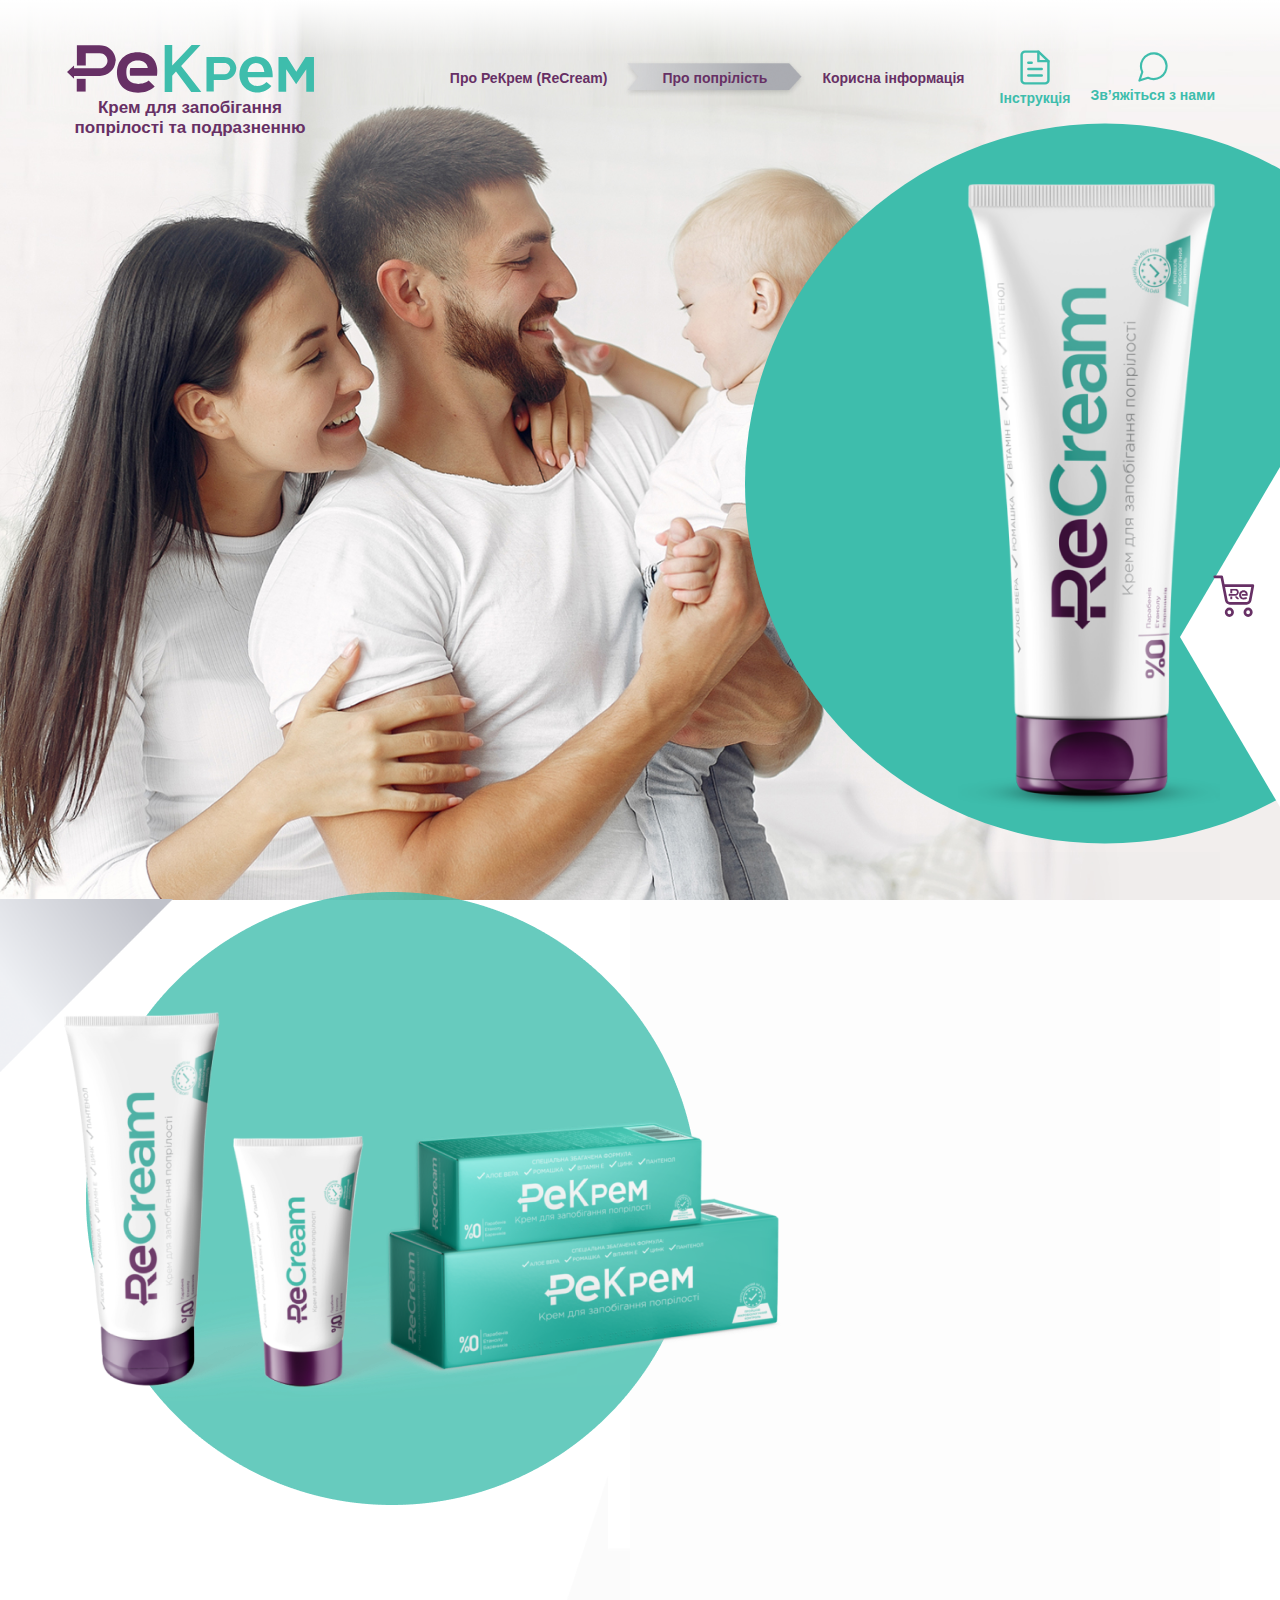
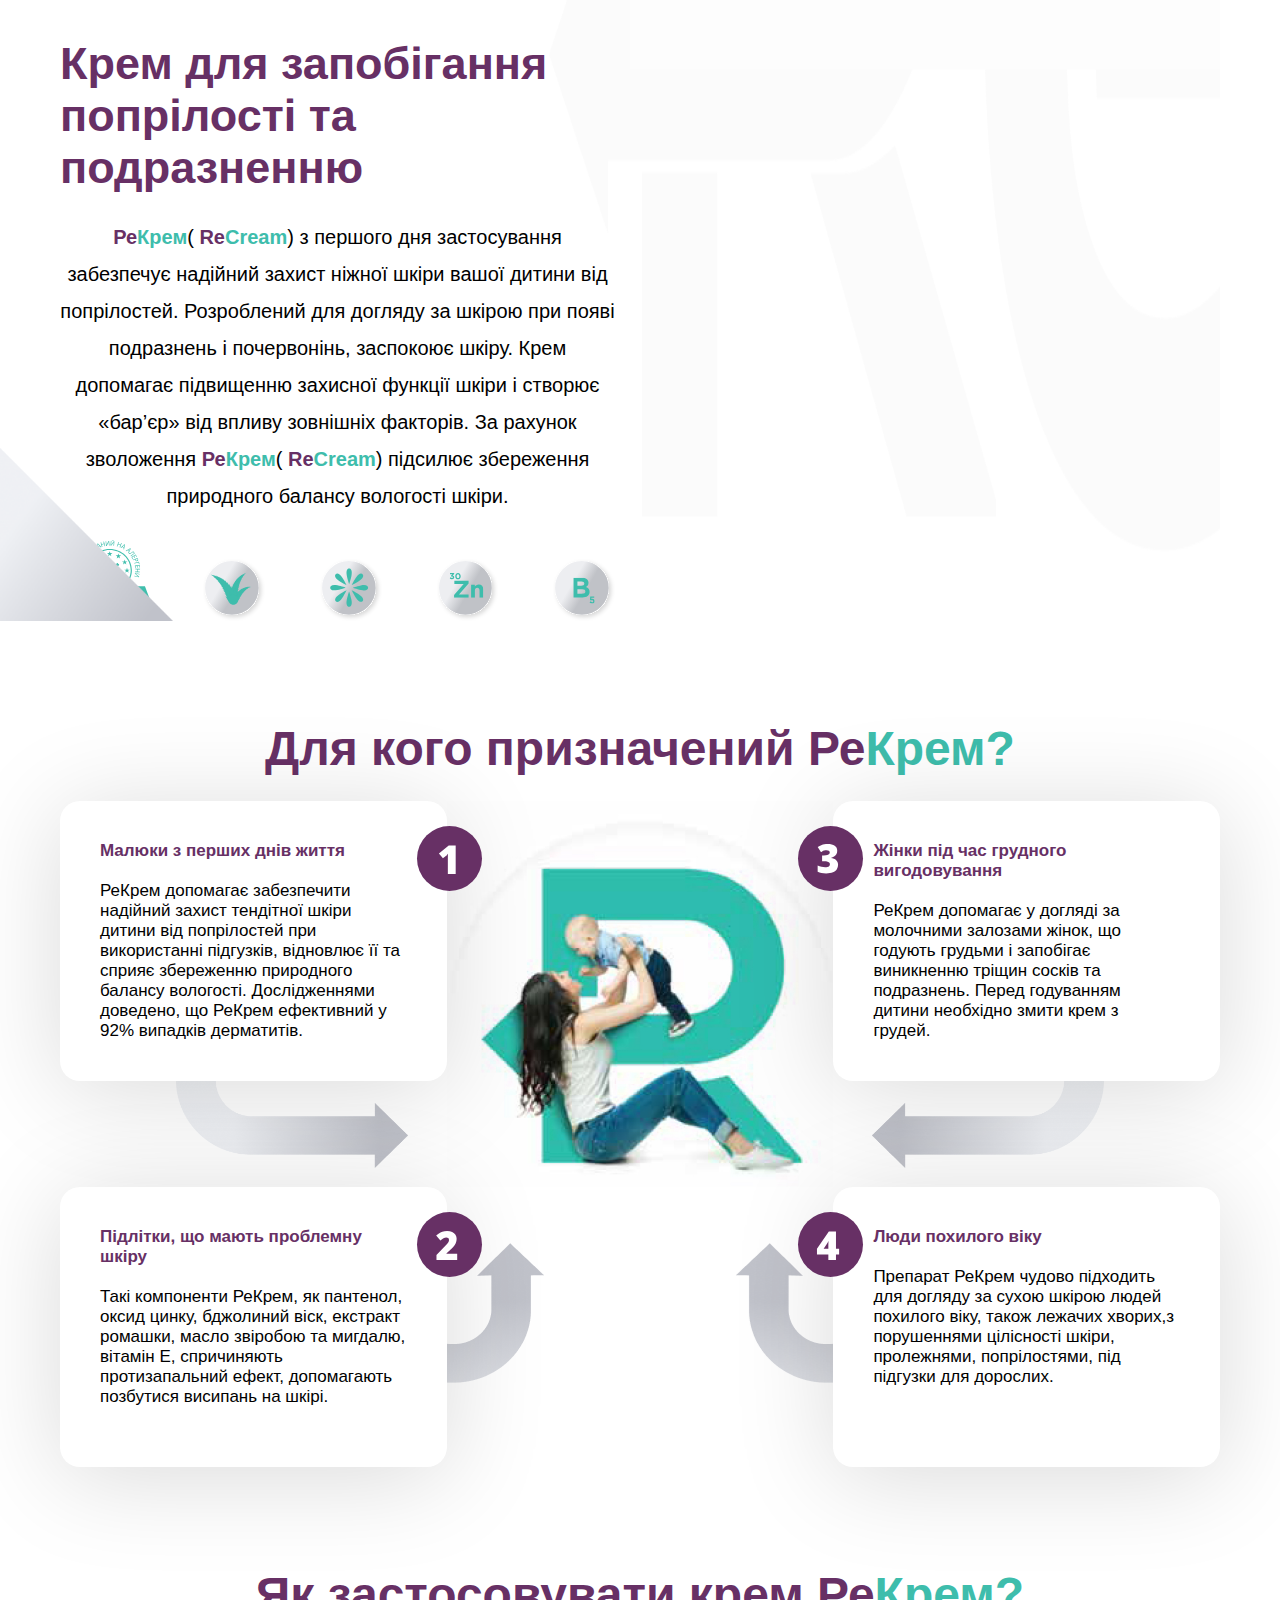
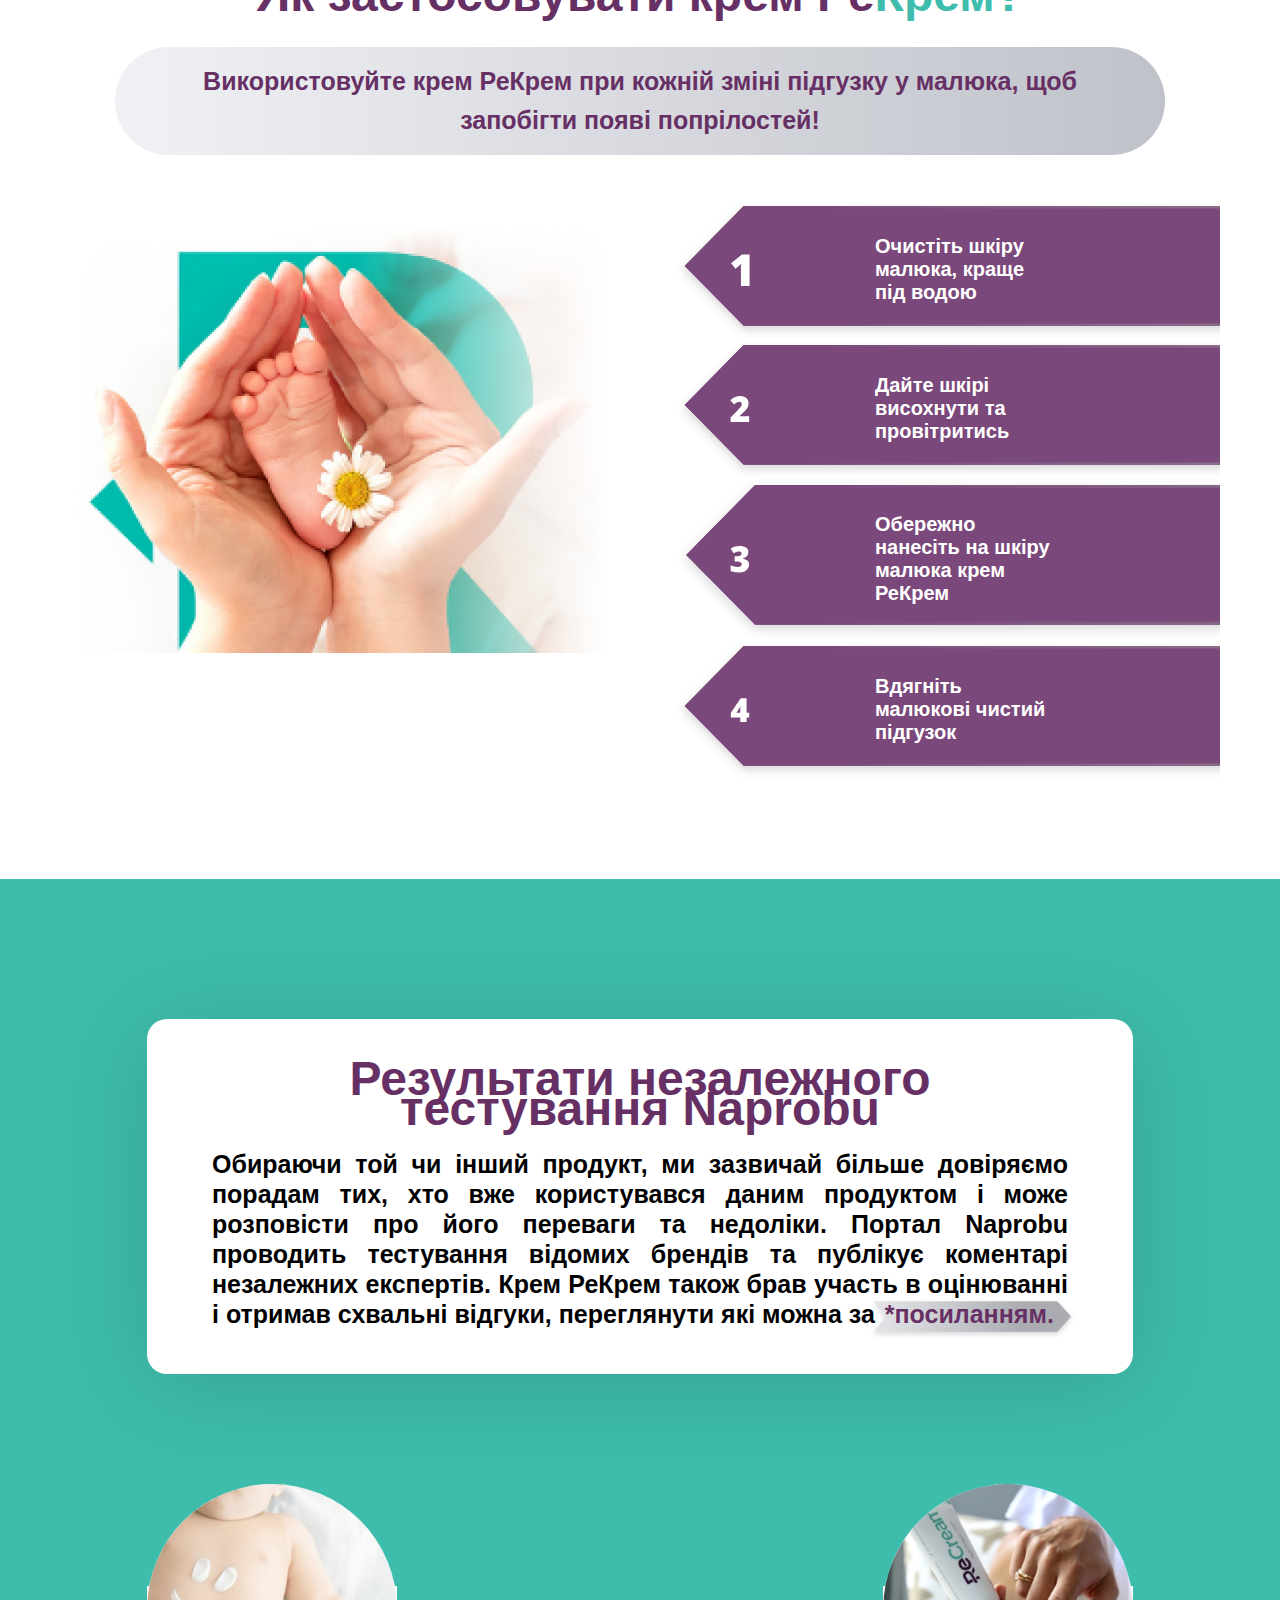
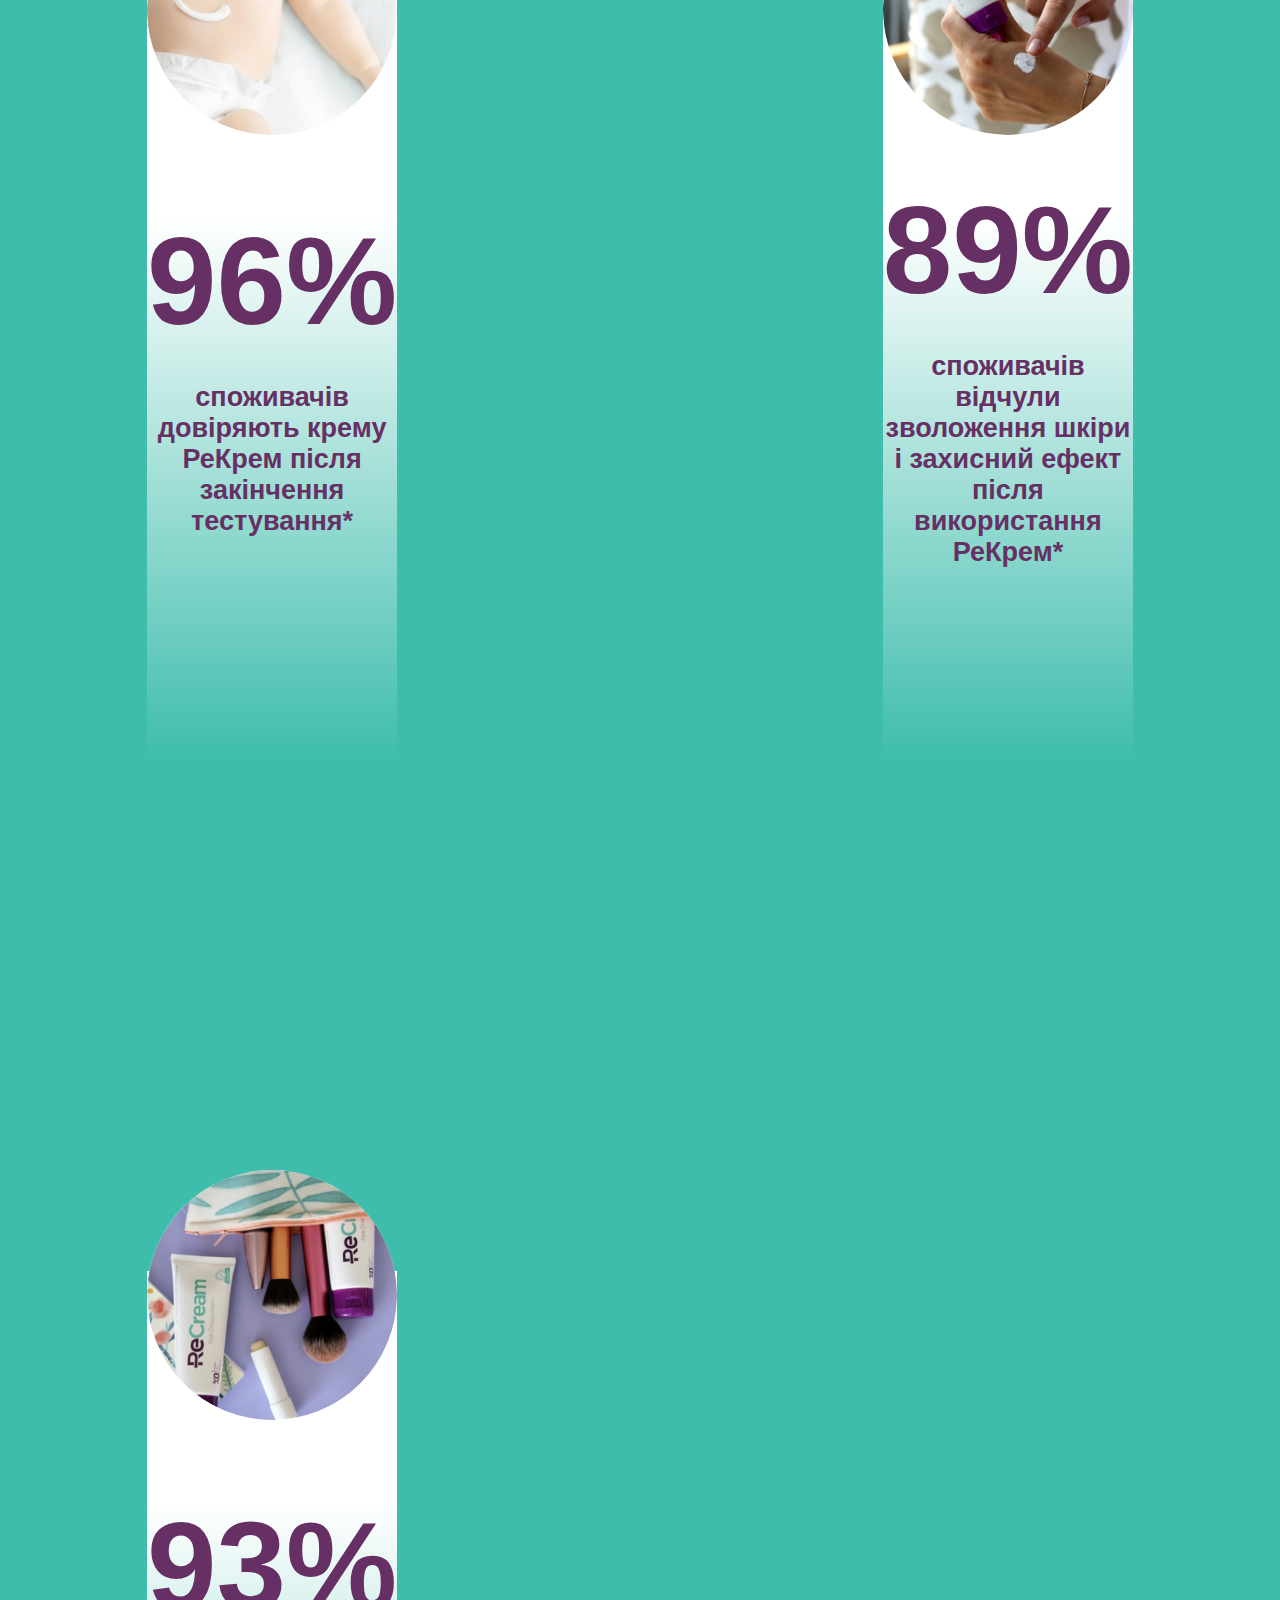
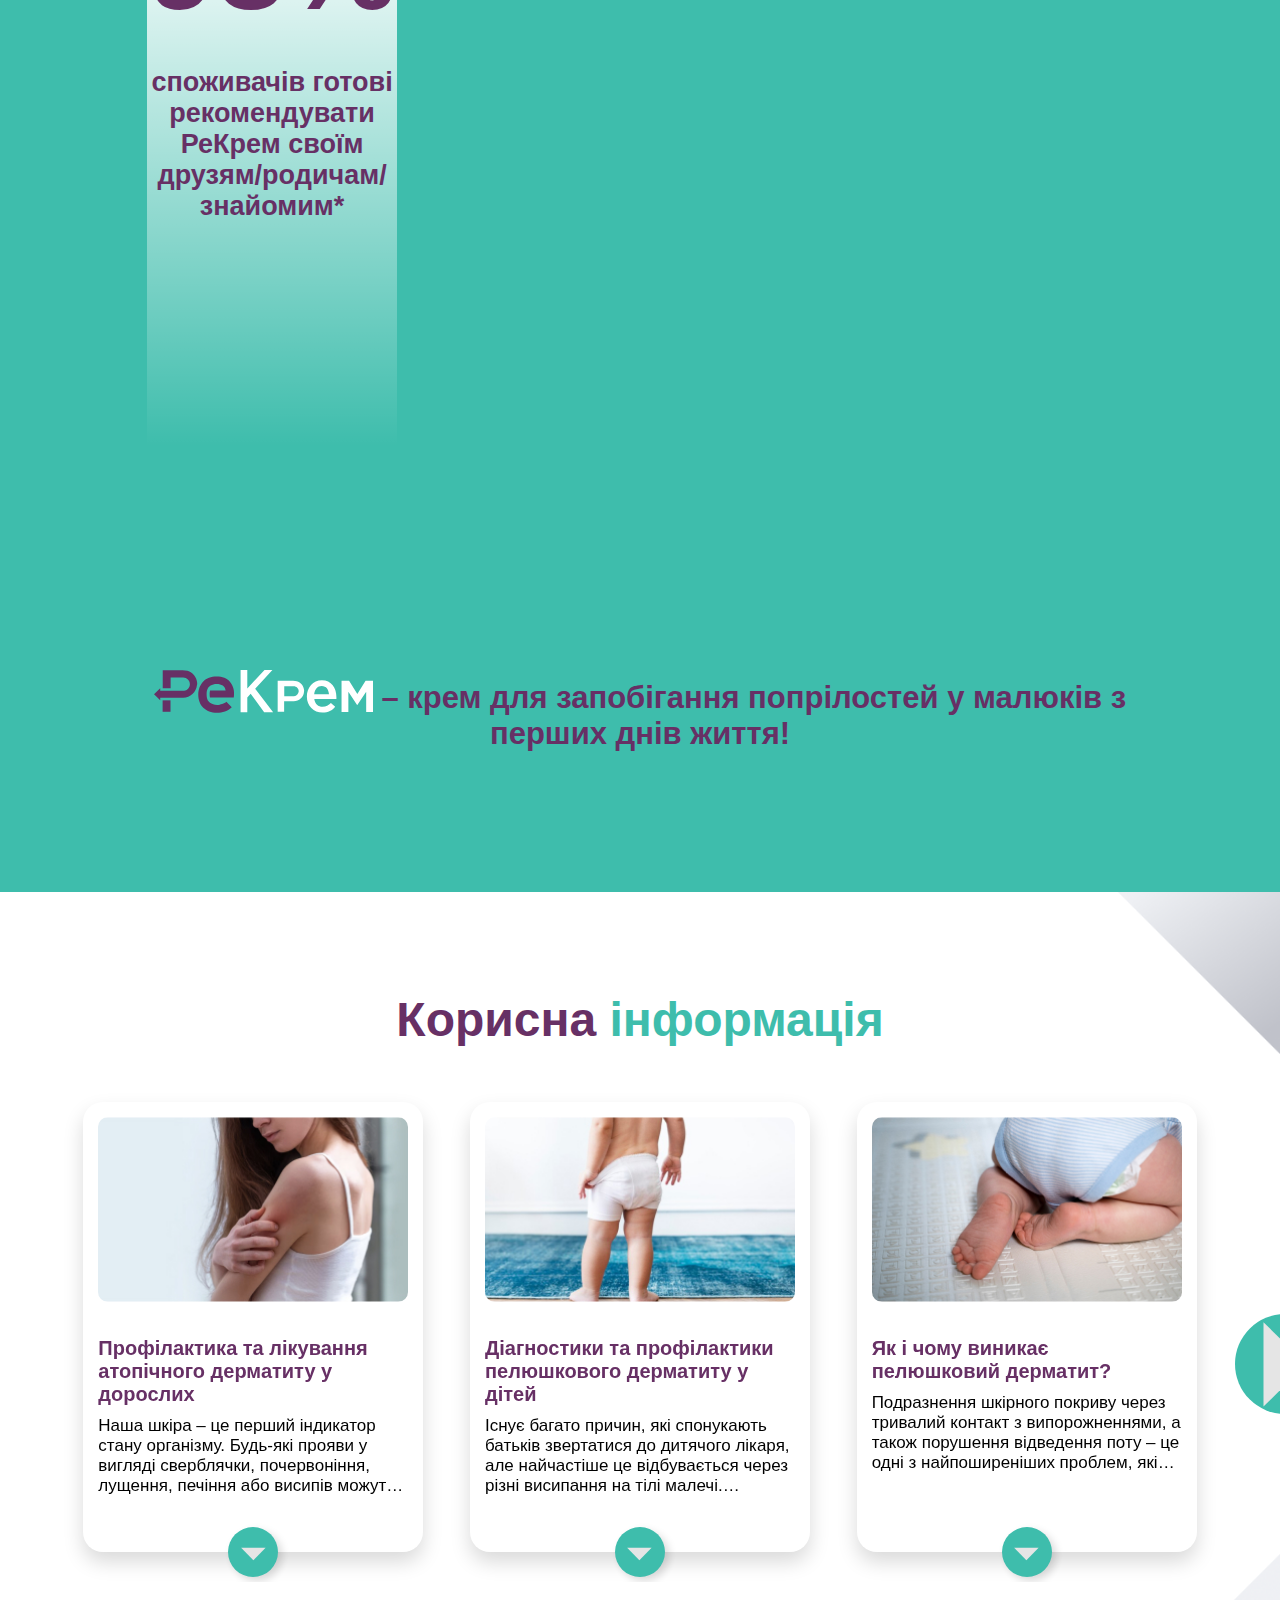
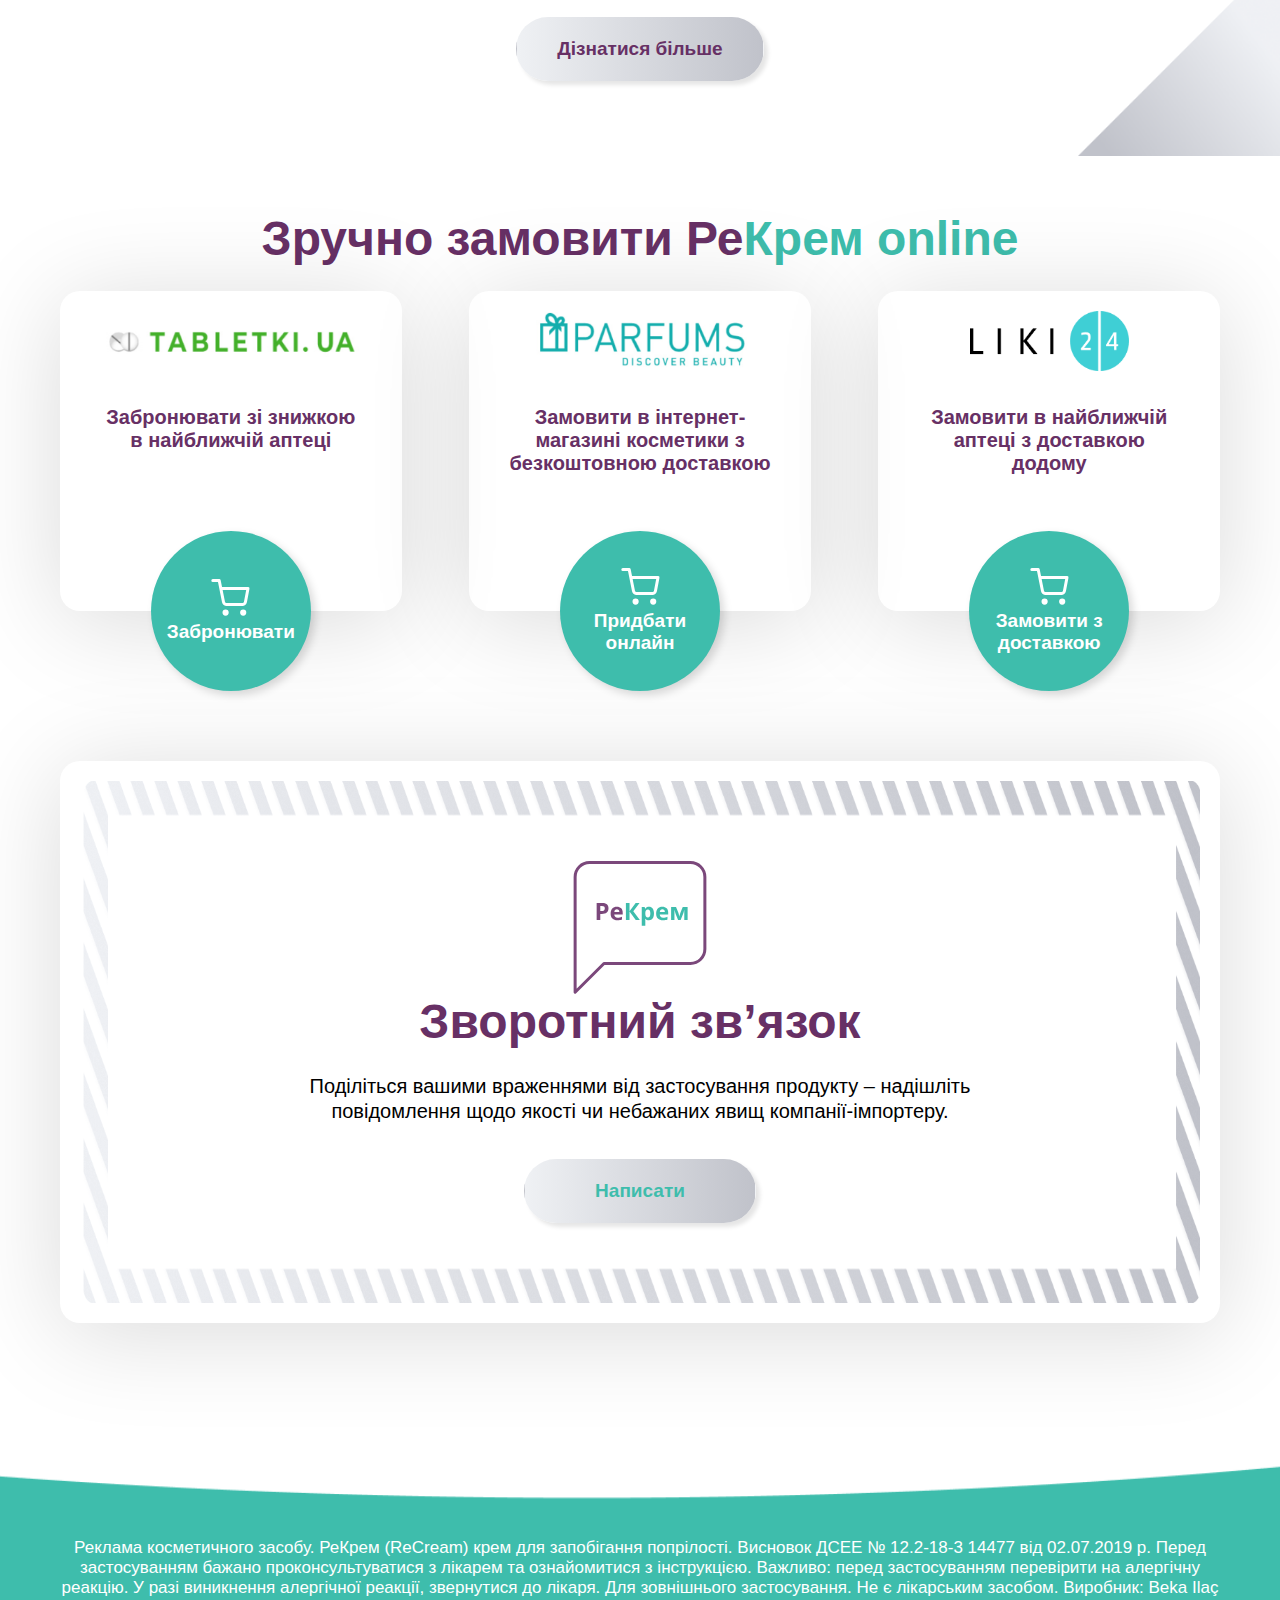
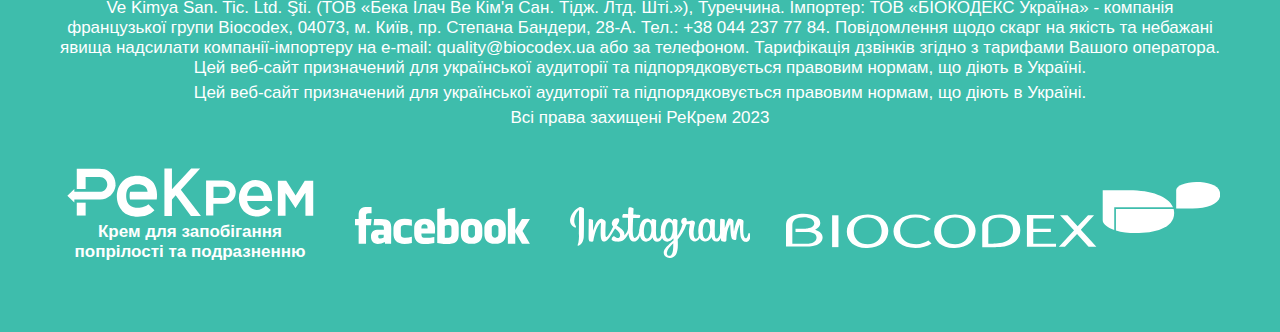
==== commit 04d41048: "About page basic layout for 1920px was implemented" ====
--- a/aboutPage.html
+++ b/aboutPage.html
@@ -181,7 +181,54 @@
           Для кого призначений Ре<strong class="blue">Крем?</strong>
         </h2>
         <div class="who__content">
-
+          <div class="who__content-item who__content-text">
+            <p>
+              <strong class="violet">
+                Малюки з перших днів життя
+              </strong>
+            </p>
+            <p>
+              РеКрем допомагає забезпечити надійний захист тендітної шкіри дитини від попрілостей при використанні
+              підгузків, відновлює її та сприяє збереженню природного балансу вологості. Дослідженнями доведено, що
+              РеКрем ефективний у 92% випадків дерматитів.
+            </p>
+          </div>
+          <div class="who__content-item who__content-photo">
+            <img src="./images/who-photo.jpg" alt="">
+          </div>
+          <div class="who__content-item who__content-text">
+            <p>
+              <strong class="violet">
+                Жінки під час грудного вигодовування
+              </strong>
+            </p>
+            <p>
+              РеКрем допомагає у догляді за молочними залозами жінок, що годують грудьми і запобігає виникненню
+              тріщин сосків та подразнень. Перед годуванням дитини необхідно змити крем з грудей.
+            </p>
+          </div>
+          <div class="who__content-item who__content-text">
+            <p>
+              <strong class="violet">
+                Підлітки, що мають проблемну шкіру
+              </strong>
+            </p>
+            <p>
+              Такі компоненти РеКрем, як пантенол, оксид цинку, бджолиний віск, екстракт ромашки, масло звіробою 
+              та мигдалю, вітамін Е, спричиняють протизапальний ефект, допомагають позбутися висипань на шкірі.
+            </p>
+          </div>
+          <div class="who__content-item who__content-text">
+            <p>
+              <strong class="violet">
+                Люди похилого віку
+              </strong>
+            </p>
+            <p>
+              Препарат РеКрем чудово підходить для догляду за сухою шкірою людей похилого віку, також лежачих
+              хворих,з порушеннями цілісності шкіри, пролежнями, попрілостями, під підгузки для дорослих.
+            </p>
+          </div>
         </div>
       </div>
     </section>
@@ -226,7 +273,7 @@
       </div>
     </section>
     <section class="section-test--about">
-      <div class="container">
+      <div class="container container--test">
         <div class="test__text">
           <h2>
             Результати незалежного тестування Naprobu
@@ -238,18 +285,76 @@
               брендів та публікує коментарі незалежних експертів. Крем РеКрем також брав участь в оцінюванні і
               отримав схвальні відгуки, переглянути які можна за
             </strong>
-            <strong class="violet">*посиланням.</strong>
+            <strong class="violet">
+              <a href="">
+                *посиланням.
+              </a>
+            </strong>
           </p>
         </div>
         <div class="test__list">
           <div class="test__list-item">
-            
-          </div>
-        </div>
-      </div>
-    </section>
-
-
+            <div class="test__list-item-photo">
+              <img src="./images/test__list-item-1.jpg" alt="">
+            </div>
+            <div class="test__list-item-text">
+              <p>
+                <strong class="violet">
+                  96%
+                </strong>
+              </p>
+              <p>
+                <strong class="violet">
+                  споживачів довіряють крему РеКрем після закінчення тестування*
+                </strong>
+              </p>
+            </div>
+          </div>
+          <div class="test__list-item">
+            <div class="test__list-item-photo">
+              <img src="./images/test__list-item-2.jpg" alt="">
+            </div>
+            <div class="test__list-item-text">
+              <p>
+                <strong class="violet">
+                  89%
+                </strong>
+              </p>
+              <p>
+                <strong class="violet">
+                  споживачів відчули зволоження шкіри і захисний ефект після використання РеКрем*
+                </strong>
+              </p>
+            </div>
+          </div>
+          <div class="test__list-item">
+            <div class="test__list-item-photo">
+              <img src="./images/test__list-item-3.jpg" alt="">
+            </div>
+            <div class="test__list-item-text">
+              <p>
+                <strong class="violet">
+                  93%
+                </strong>
+              </p>
+              <p>
+                <strong class="violet">
+                  споживачів готові рекомендувати РеКрем своїм друзям/родичам/знайомим*
+                </strong>
+              </p>
+            </div>
+          </div>
+        </div>
+        <p>
+          <span>
+            <img src="./images/logo-text--white.svg" alt="ReCream">
+          </span>
+          <strong class="violet">
+            – крем для запобігання попрілостей у малюків з перших днів життя!
+          </strong>
+        </p>
+      </div>
+    </section>
     <section class="section section--useful--main">
       <div class="container container--useful--main">
         <h2>
--- a/index.css
+++ b/index.css
@@ -794,6 +794,7 @@
 /*#region usefulInfo*/
 .section--useful--main {
   position: relative;
+  padding-top: 100px;
 }
 .section--useful--main::before,
 .section--useful--main::after {
@@ -1238,6 +1239,102 @@
   gap: 55px;
 }
 
+.who__content {
+  display: flex;
+  justify-content: space-between;
+  flex-wrap: wrap;
+}
+.who__content-item {
+  flex-basis: 33.33%;
+}
+.who__content-text {
+  background-color: var(--color-white);
+  box-shadow: 0px 10px 100px rgba(0, 0, 0, 0.15);
+  border-radius: 20px;
+  height: max-content;
+  padding: 40px;
+  position: relative;
+  min-height: 280px;
+}
+.who__content-text p:first-child {
+  margin-bottom: 20px;
+}
+.who__content-photo {
+  position: relative;
+  z-index: -1;
+}
+.who__content-text::before {
+  box-sizing: border-box;
+  position: absolute;
+  top: 25px;
+  display: flex;
+  align-items: center;
+  justify-content: center;
+  height: 65px;
+  width: 65px;
+  padding-right: 5px;
+  padding-top: 7px;
+  border-radius: 50%;
+  background-color: var(--color-accent-violet);
+}
+.who__content-text:first-child::before,
+.who__content-text:nth-child(4)::before {
+  right: -35px;
+}
+.who__content-text:last-child::before,
+.who__content-text:nth-child(3)::before {
+  left: -35px;
+}
+.who__content-text:first-child::before {
+  content: url('./images/1.svg');
+}
+.who__content-text:nth-child(4)::before {
+  content: url('./images/2.svg');
+}
+.who__content-text:nth-child(3)::before {
+  content: url('./images/3.svg');
+}
+.who__content-text:last-child::before {
+  content: url('./images/4.svg');
+}
+
+.who__content-text::after {
+  content: '';
+  position: absolute;
+  display: block;
+  height: 50%;
+  width: 60%;
+  background-image: url('./images/cream-decorator-arrow.png');
+  background-size: contain;
+  background-position: center;
+  background-repeat: no-repeat;
+  z-index: -1;
+}
+.who__content-text:first-child::after,
+.who__content-text:nth-child(3)::after {
+  bottom: -40%;
+}
+.who__content-text:first-child::after {
+  transform: scaleY(-1) translateX(50%);
+  right: 40%;
+}
+.who__content-text:nth-child(3)::after {
+  transform: scaleY(-1) scaleX(-1) translateX(50%);
+  left: 40%;
+}
+.who__content-text:nth-child(4)::after,
+.who__content-text:last-child::after {
+  background-image: url('./images/who-arrow-decorator.png');
+  top: 20%;
+}
+.who__content-text:nth-child(4)::after {
+  right: -38%;
+}
+.who__content-text:last-child::after {
+  left: -38%;
+  transform: scaleX(-1);
+}
+
 .how__content-img-wrapper {
   position: relative;
 }
@@ -1321,12 +1418,87 @@
   background: var(--color-white);
   box-shadow: 0px 10px 100px rgba(0, 0, 0, 0.15);
   border-radius: 20px;
-  width: 80%;
+  width: 85%;
   margin: 0 auto 110px;
   font-size: 25px;
-}
-
-/*#ebdregion aboutPage*/
+  line-height: 30px;
+  text-align: justify;
+}
+.test__text a {
+  display: inline-block;
+  position: relative;
+  z-index: 1;
+  margin-left: 3px;
+}
+.test__text a::before {
+  content: '';
+  position: absolute;
+  top: 0;
+  right: 0;
+  bottom: 0;
+  left: 0;
+  transform: translateX(-21%) translateY(-5%);
+  display: block;
+  height: 150%;
+  width: 180%;
+  background-image: url('./images/header-arrow.png');
+  background-size: contain;
+  background-position: center;
+  background-repeat: no-repeat;
+  z-index: -1;
+}
+.test__list {
+  width: 85%;
+  margin: 0 auto;
+  display: flex;
+  align-items: stretch;
+  justify-content: space-between;
+  gap: 190px;
+  flex-wrap: wrap;
+}
+.test__list-item {
+  flex-basis: calc(33.33% - 190px);
+}
+.test__list-item-photo {
+  border-radius: 50%;
+  overflow: hidden;
+  margin-bottom: 70px;
+  position: relative;
+  z-index: 1;
+}
+.test__list-item-text {
+  position: relative;
+  top: -20%;
+  height: 775px;
+  display: flex;
+  flex-direction: column;
+  align-items: center;
+  justify-content: center;
+  background: linear-gradient(180deg, #FFFFFF 30%, rgba(255, 255, 255, 0) 100%);;
+}
+.test__list-item-text p {
+  text-align: center;
+}
+.test__list-item-text p:first-child {
+  font-size: 125px;
+  margin-bottom: 30px;
+}
+.test__list-item-text p:last-child {
+  font-size: 27px;
+}
+.container--test > p {
+  width: 85%;
+  margin: 0 auto;
+  font-size: 31px;
+  text-align: center;
+}
+.container--test > p span img {
+  display: inline-block;
+  position: relative;
+  top: 5px;
+}
+
+/*#endregion aboutPage*/
 
 @media screen and (min-width: 1921px) {
   .useful__slider-button {
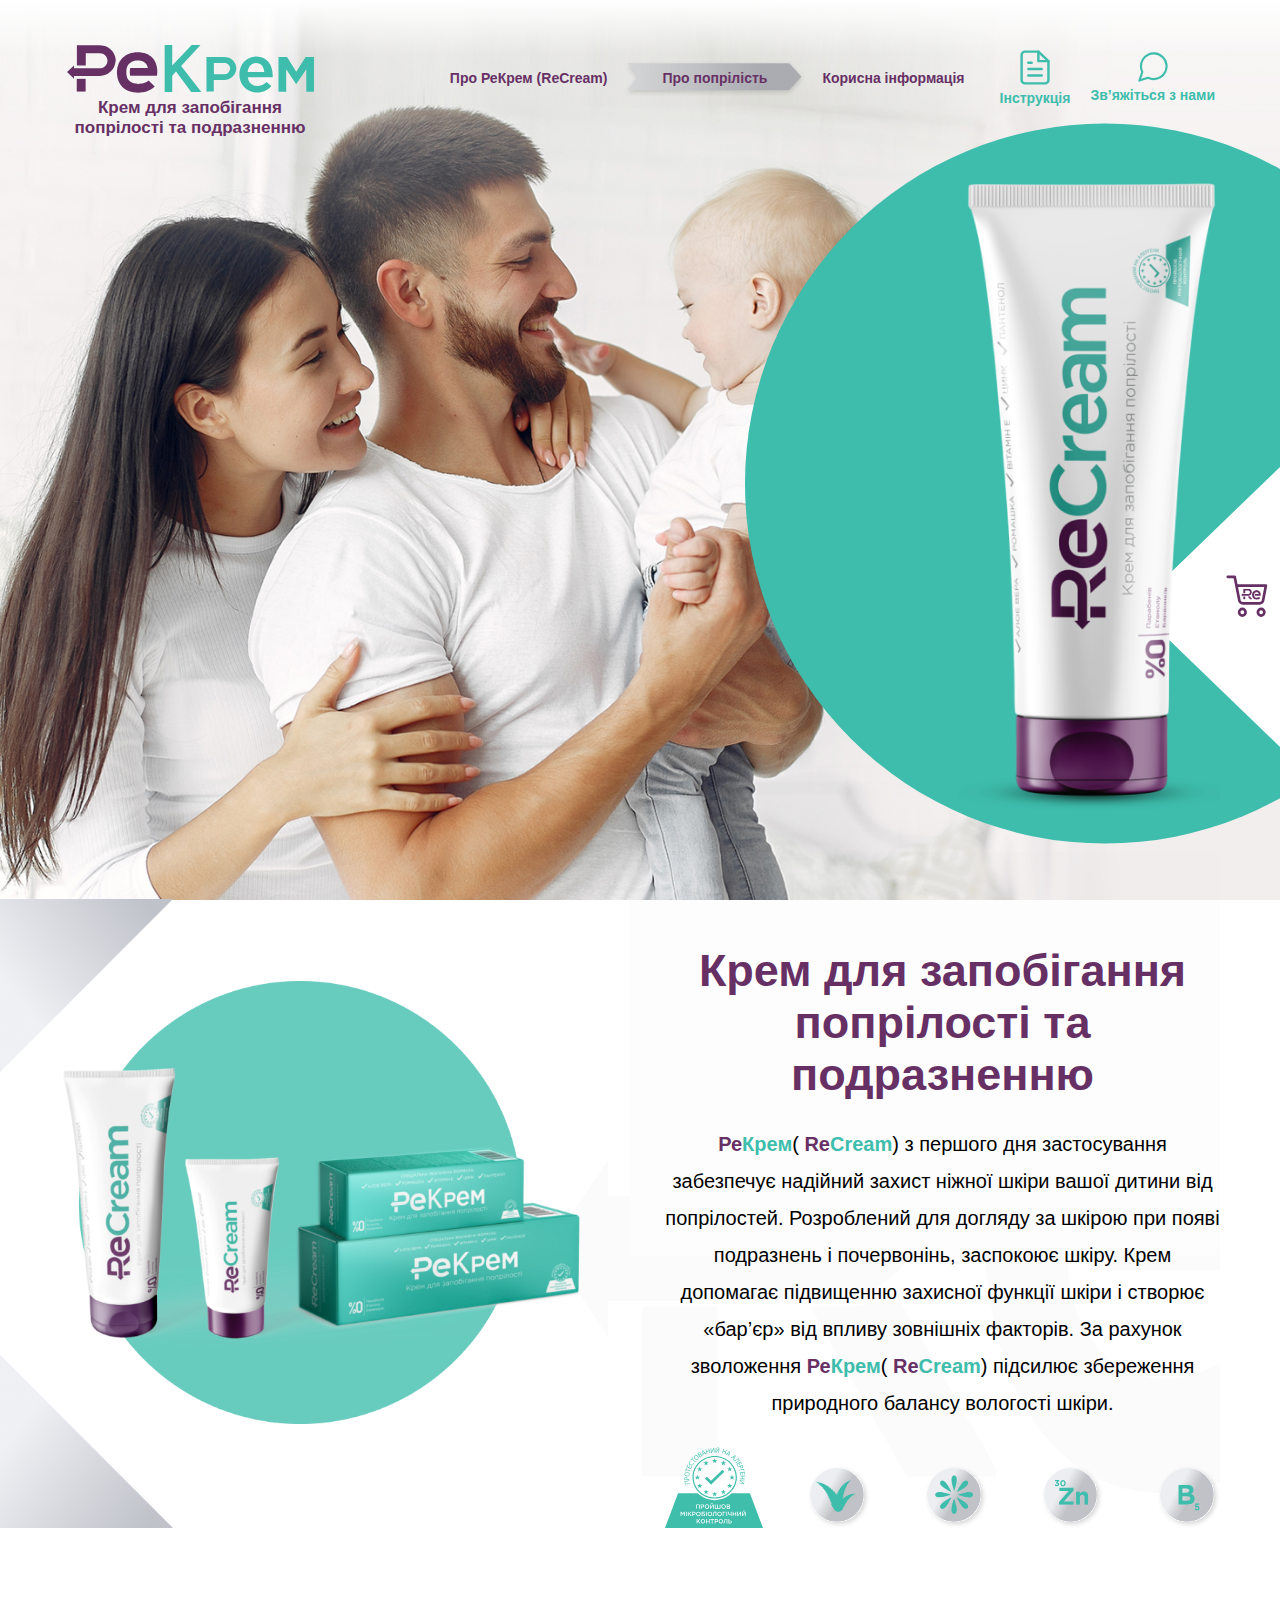
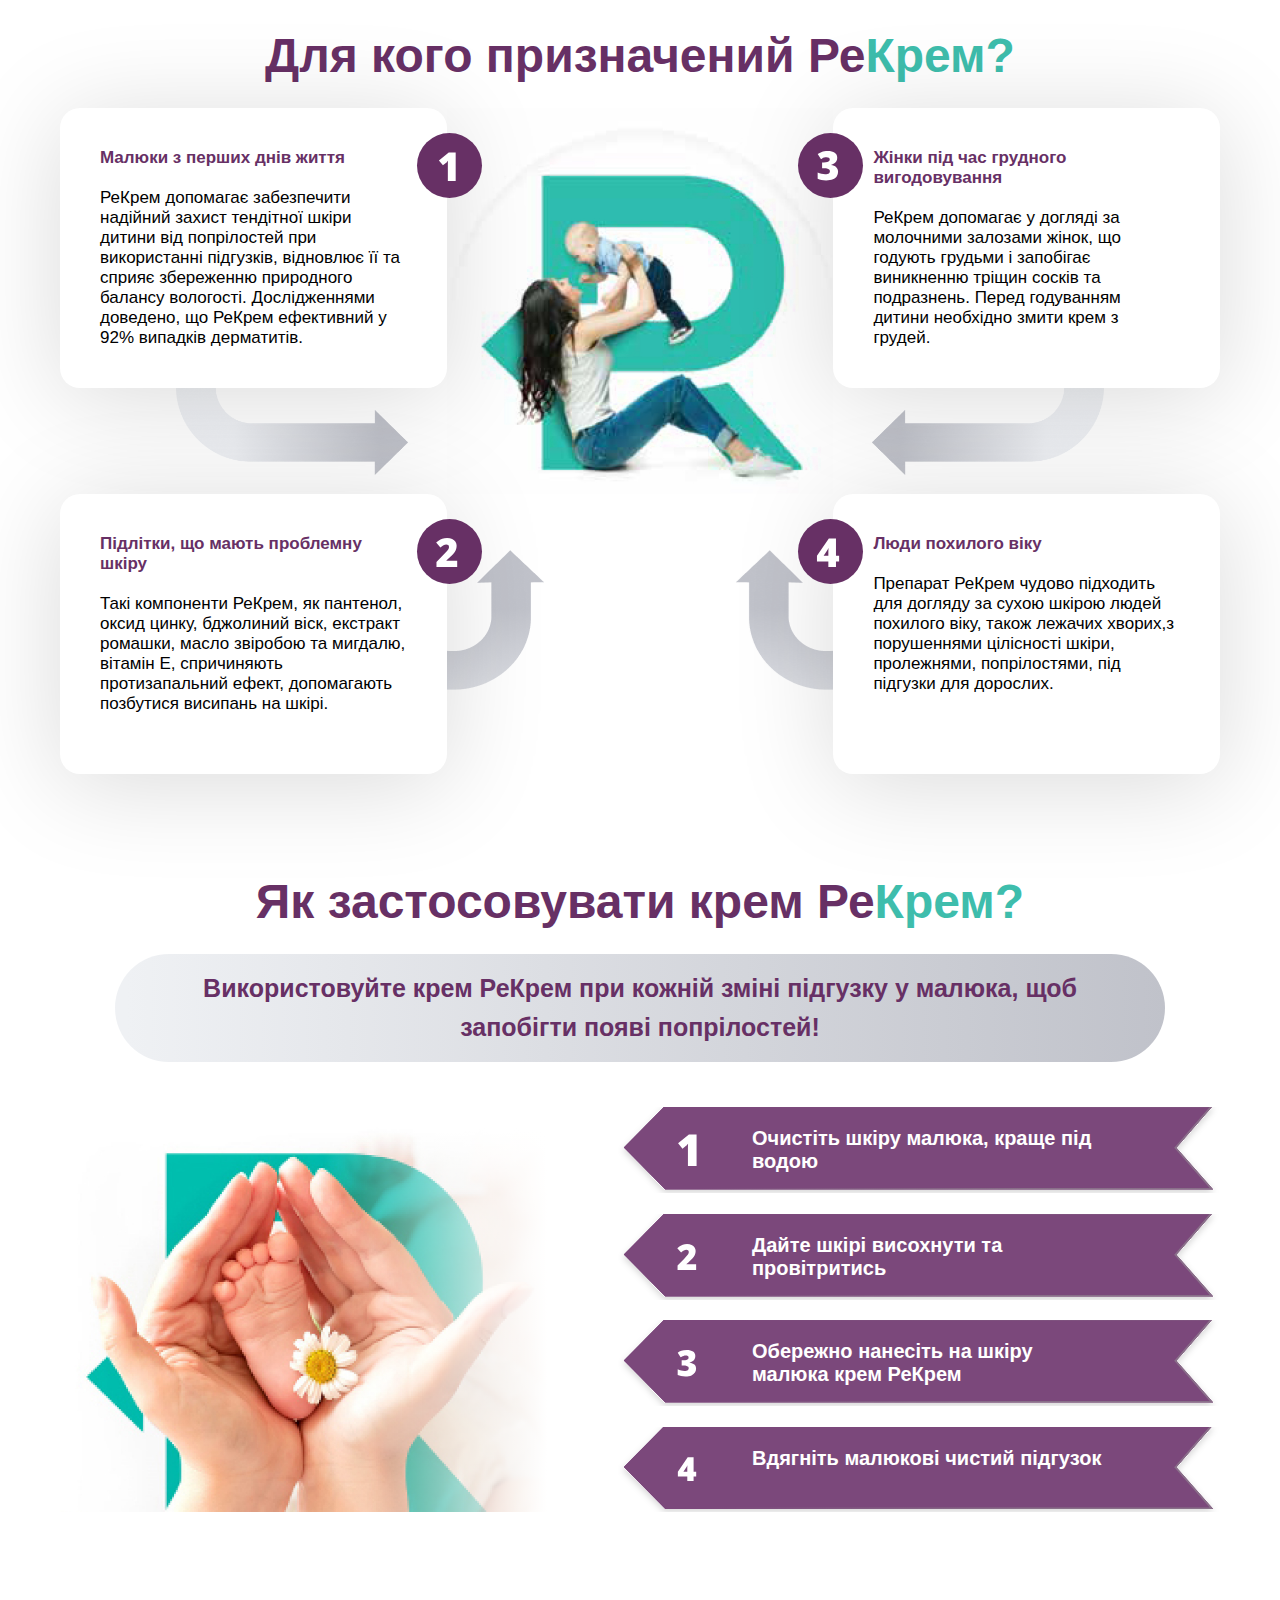
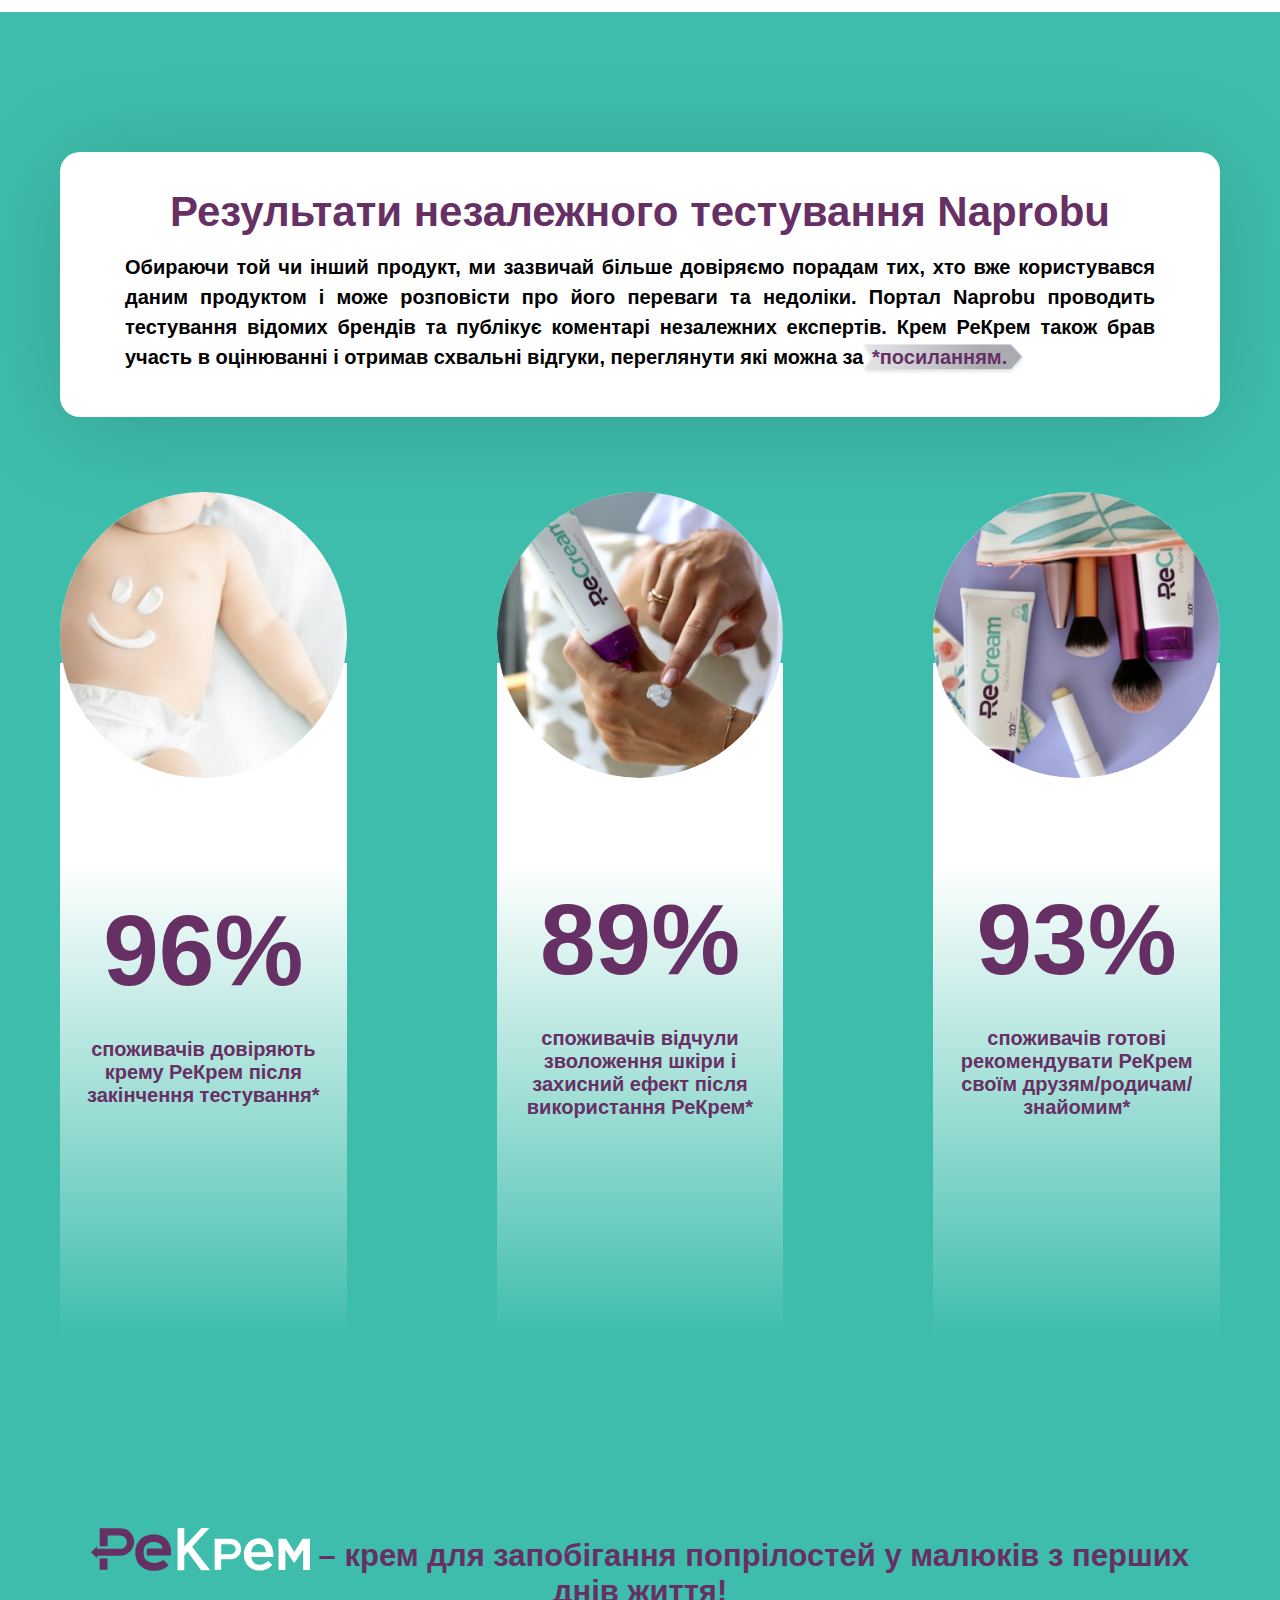
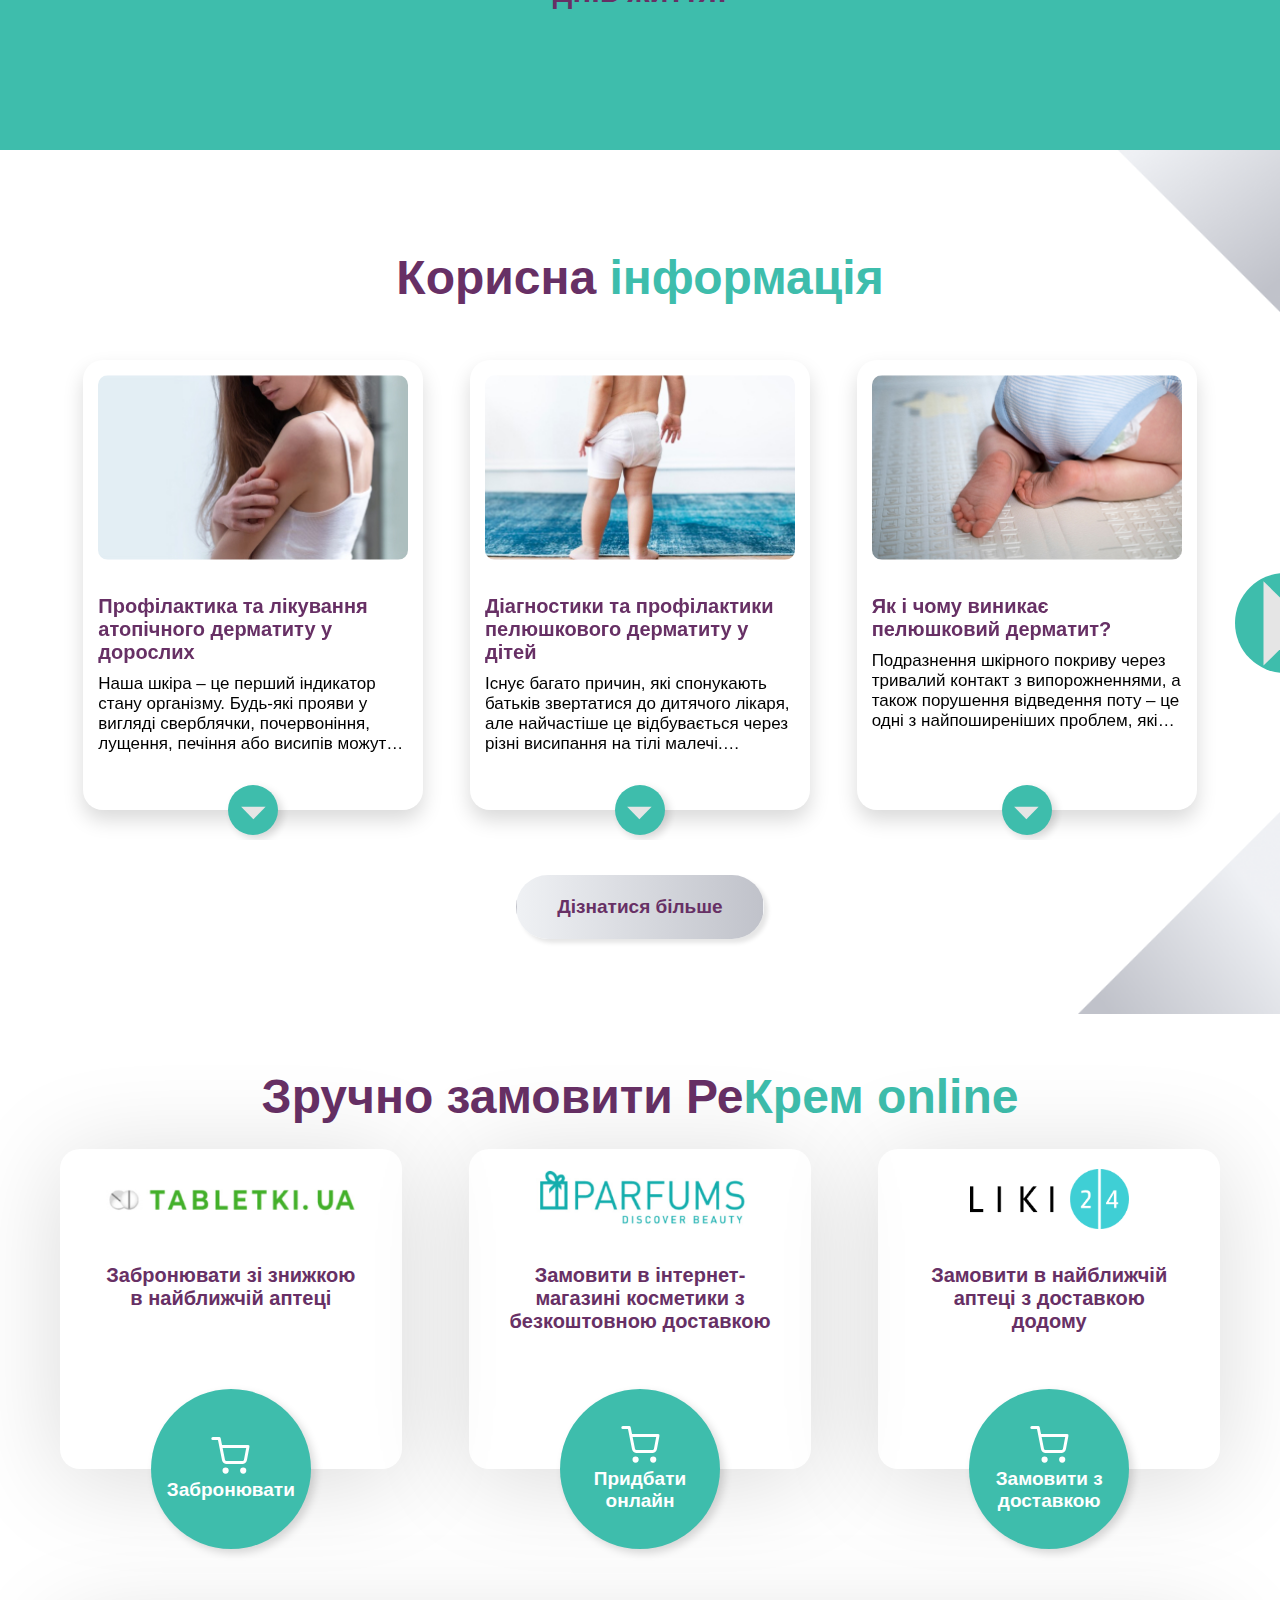
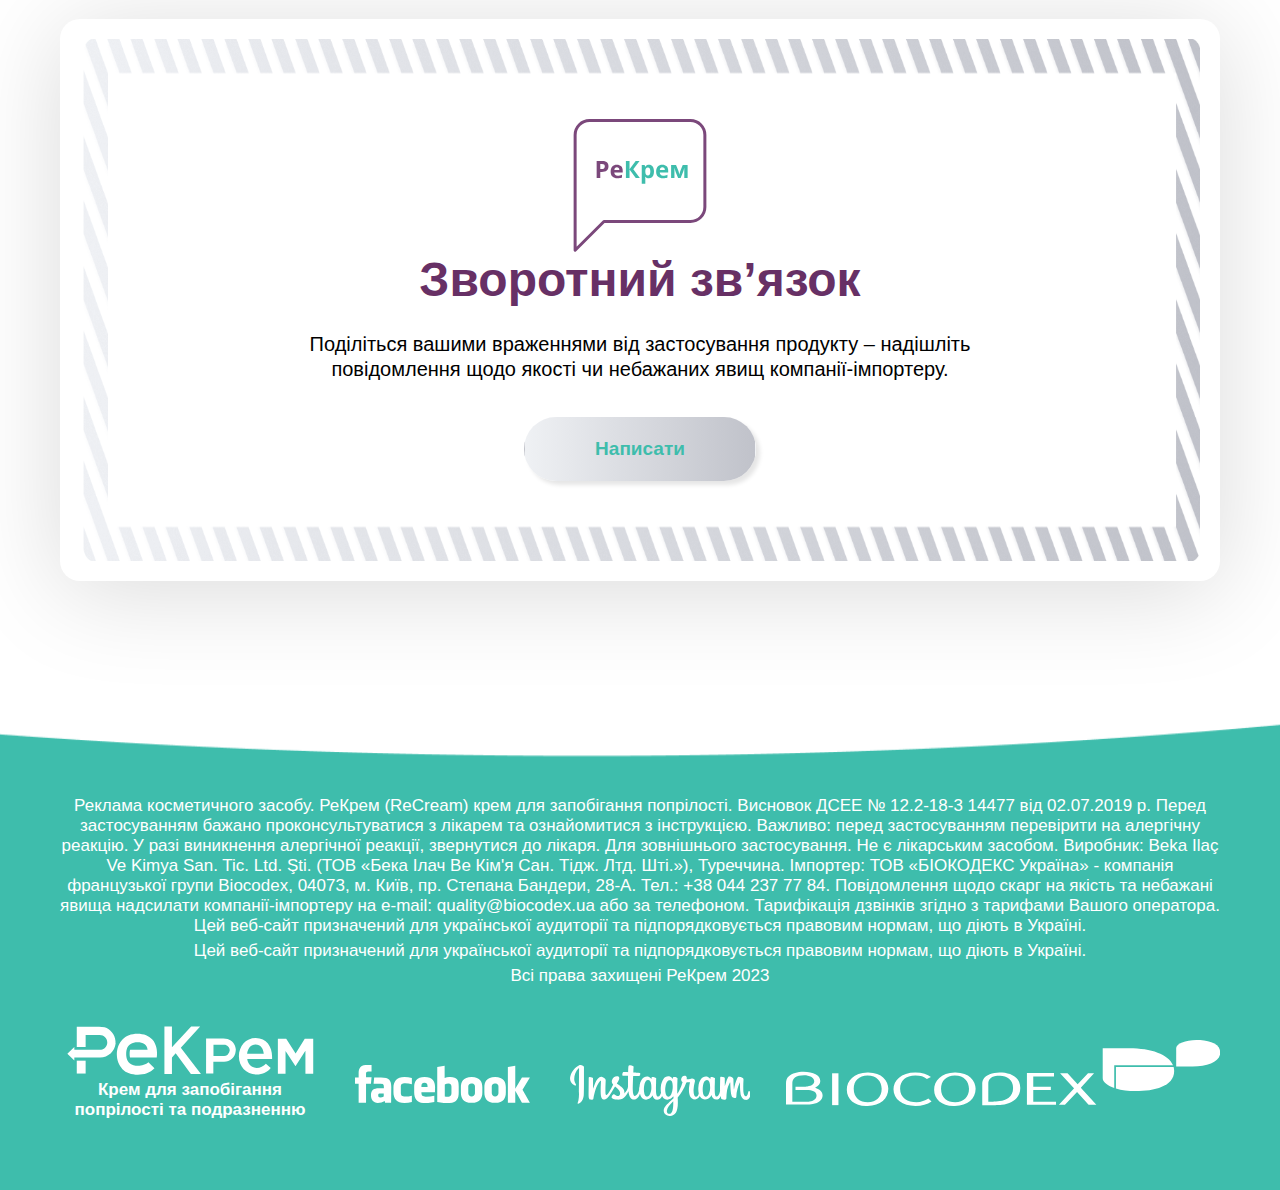
==== commit f85ecbf3: "Chafing page was implemented" ====
--- a/aboutPage.html
+++ b/aboutPage.html
@@ -173,8 +173,6 @@
         </div>
       </div>
     </section>
-
-
     <section class="section section-who--about">
       <div class="container">
         <h2>
@@ -232,7 +230,6 @@
         </div>
       </div>
     </section>
-
     <section class="section section-how--about">
       <div class="container">
         <h2>
--- a/index.css
+++ b/index.css
@@ -373,7 +373,6 @@
   align-items: center;
   justify-content: space-between;
   position: relative;
-  flex-wrap: wrap;
   gap: 25px;
 }
 
@@ -392,7 +391,7 @@
 }
 
 .about__content > img {
-  flex-basis: calc(45% - 25px);
+  max-width: 45%;
 }
 
 .about__title {
@@ -1187,17 +1186,29 @@
 
 
 /*#region aboutPage*/
-.greeting__content--other-links a.buy::before {
+.greeting__content--main-links.greeting__content--other-links a.buy.buy--other-pages {
+  padding-right: 12px;
+  padding-top: 35px;
+  top: 60%;
+  position: absolute;
+  right: 0;
+  bottom: 50%;
+  text-align: center;
+  transition: all 0.4s;
+}
+.greeting__content--main-links.greeting__content--other-links a.buy.buy--other-pages::before {
   top: -210%;
   transform: translateY(0);
   border: 140px solid transparent;
   border-right: 145px solid var(--color-white);
-}
-.greeting__content--other-links a.buy {
-  padding-right: 12px;
-  padding-top: 35px;
-  top: 60%;
-}
+  content: '';
+  position: absolute;
+  right: 0;
+  bottom: 0;
+  display: block;
+  z-index: -1;
+}
+
 .greeting__content--about__description img {
   margin-left: auto;
   position: relative;
@@ -1497,8 +1508,285 @@
   position: relative;
   top: 5px;
 }
-
 /*#endregion aboutPage*/
+
+/*#region chafingPage*/
+.section-aboutCream--chafing {
+  padding-top: 135px;
+  position: relative;
+}
+.section-aboutCream--chafing::before {
+  content: '';
+  position: absolute;
+  top: 0;
+  left: 0;
+  border-top: 130px solid transparent;
+  border-left: 130px solid var(--color-accent-blue);
+  border-bottom: 130px solid transparent;
+}
+.chafing__content-text {
+  display: flex;
+  flex-direction: column;
+  align-items: center;
+  justify-content: center;
+  width: 1095px;
+  height: 1095px;
+  margin: 50px auto 240px;
+  border-radius: 50%;
+  background-color: var(--color-accent-blue);
+  padding: 50px 140px;
+  text-align: center;
+  position: relative;
+}
+.chafing__content-text::after {
+  content: '';
+  position: absolute;
+  bottom: -200px;
+  display: block;
+  height: 290px;
+  width: 200px;
+  background-image: url('./images/chafing__decorator-arrow.png');
+  background-position: center;
+  background-repeat: no-repeat;
+  background-size: contain;
+  z-index: -1;
+}
+.chafing__content-text p {
+  font-size: 22px;
+  color: var(--color-white);
+  margin-bottom: 25px;
+  font-weight: 700;
+}
+.chafing__content-text p:first-child {
+  font-size: 33px;
+}
+.chafing__content-text p:nth-child(3) {
+  font-size: 24px;
+}
+.chafing__content-text p:last-child {
+  margin-bottom: 0;
+}
+.chafing__content-text ul {
+  font-size: 22px;
+  color: var(--color-white);
+  list-style: disc;
+  text-align: left;
+  padding-left: 35px;
+  margin-bottom: 25px;
+}
+.section-know--chafing h2 strong {
+  display: block;
+  text-align: center;
+}
+.section-know--chafing p {
+  width: 90%;
+  max-width: 1300px;
+  margin: 0 auto 45px;
+  text-align: center;
+}
+.section-know--chafing p:last-child {
+  max-width: 1350px;
+  margin-bottom: 240px;
+  text-align: left;
+  position: relative;
+  font-size: 22px;
+}
+.section-know--chafing p:last-child::after {
+  content: '';
+  position: absolute;
+  bottom: -240px;
+  right: 50%;
+  transform: translateX(50%);
+  display: block;
+  height: 290px;
+  width: 200px;
+  background-image: url('./images/chafing__decorator-arrow.png');
+  background-position: center;
+  background-repeat: no-repeat;
+  background-size: contain;
+  z-index: -1;
+}
+.section-know--chafing p:last-child strong {
+  display: block;
+}
+.section-know--chafing p:last-child strong:not(:last-child) {
+  margin-bottom: 20px;
+}
+.know__content {
+  display: flex;
+  align-items: center;
+  justify-content: space-between;
+  gap: 125px;
+  flex-wrap: wrap;
+  margin-bottom: 65px;
+}
+.know__content-img-wrapper,
+.know__content-list {
+  flex-basis: calc(50% - 125px);
+}
+.know__content-list li {
+  padding: 30px 75px;
+  margin-bottom: 35px;
+  background-color: var(--color-white);
+  border-radius: 20px;
+  box-shadow: 0px 10px 100px rgba(0, 0, 0, 0.15);
+  font-size: 30px;
+  position: relative;
+}
+.know__content-list li:last-child {
+  margin-bottom: 0;
+}
+.know__content-list li::before {
+  content: '';
+  position: absolute;
+  top: 50%;
+  left: -25px;
+  transform: translateY(-50%);
+  display: flex;
+  align-items: center;
+  justify-content: center;
+  width: 50px;
+  height: 50px;
+  border-radius: 50%;
+  background: var(--color-accent-blue);
+  box-shadow: 4px 4px 8px rgba(0, 0, 0, 0.15);
+}
+.know__content-list li:first-child:before {
+  content: url('./images/1.svg');
+}
+.know__content-list li:nth-child(2):before {
+  content: url('./images/2.svg');
+}
+.know__content-list li:nth-child(3):before {
+  content: url('./images/3.svg');
+}
+.know__content-list li:nth-child(4):before {
+  content: url('./images/4.svg');
+}
+.know__content-list li:nth-child(5):before {
+  content: url('./images/5.svg');
+}
+.know__content-list li:nth-child(6):before {
+  content: url('./images/6.svg');
+}
+.about--chafing__text {
+  padding: 90px;
+  width: 880px;
+  height: 880px;
+  border-radius: 50%;
+  background-color: var(--color-accent-violet);
+  color: var(--color-white);
+  text-align: center;
+  display: flex;
+  flex-direction: column;
+  align-items: center;
+  justify-content: center;
+  position: relative;
+}
+.about--chafing__text:last-child {
+  margin-left: auto;
+}
+.about--chafing__text h3 {
+  font-size: 29px;
+  width: 80%;
+  margin: 0 auto 60px;
+}
+.about--chafing__text ul,
+.about--chafing__text p {
+  font-size: 20px;
+  font-weight: 700;
+}
+.about--chafing__text p:not(:last-child) {
+  margin-bottom: 25px;
+}
+.about--chafing__text ul li p {
+  position: relative;
+  width: 80%;
+  margin: 0 auto;
+}
+.about--chafing__text ul li p::before {
+  content: '';
+  position: absolute;
+  top: 8px;
+  left: 5px;
+  display: block;
+  width: 5px;
+  height: 5px;
+  border-radius: 50%;
+  background-color: var(--color-white);
+}
+.about--chafing__text:first-child:after {
+  content: '';
+  position: absolute;
+  left: 75px;
+  bottom: -255px;
+  display: block;
+  height: 420px;
+  width: 500px;
+  background-image: url('./images/who-arrow-decorator.png');
+  background-position: center;
+  background-repeat: no-repeat;
+  background-size: contain;
+  transform: rotate(90deg);
+  z-index: -1;
+  opacity: 0.4;
+}
+.about--chafing__text:first-child::before {
+  content: '';
+  position: absolute;
+  right: -80%;
+  top: 0;
+  bottom: 0;
+  display: block;
+  height: 100%;
+  width: 100%;
+  background-image: url('./images/RE-decorator.png');
+  background-position: left;
+  background-repeat: no-repeat;
+  background-size: 100%;
+  z-index: -1;
+  opacity: 0.1;
+}
+.rules__content {
+  display: flex;
+  align-items: center;
+  justify-content: space-between;
+  gap: 50px;
+  flex-wrap: wrap;
+}
+.rules__card {
+  flex-basis: calc(25% - 50px);
+}
+.rules__card-decorator {
+  margin: 0 auto;
+  background: linear-gradient(120deg, #EBEBEB 35%, #C1C1C1 56%);
+  box-shadow: 7px 7px 25px rgba(0, 0, 0, 0.1);
+  border-radius: 50%;
+  width: 140px;
+  height: 140px;
+  padding: 20px;
+  display: flex;
+  align-items: center;
+  justify-content: center;
+}
+.rules__card-description {
+  border-radius: 50%;
+  background-color: var(--color-accent-blue);
+  color: var(--color-white);
+  font-weight: 700;
+  font-size: 25px;
+  text-align: center;
+  display: flex;
+  align-items: center;
+  justify-content: center;
+  position: relative;
+  min-height: 330px;
+  padding: 20px;
+  top: -40px;
+  z-index: -1;
+}
+/*#endregion chafingPage*/
+
 
 @media screen and (min-width: 1921px) {
   .useful__slider-button {
@@ -1565,6 +1853,9 @@
     right: -20px;
   }
 
+  .about__content {
+    gap: 20px;
+  }
   .about__content-text {
     margin-right: 0;
   }
@@ -1609,6 +1900,10 @@
 
   .footer__logos {
     gap: 35px;
+  }
+
+  .test__list {
+    gap: 100px;
   }
 }
 
@@ -1785,6 +2080,55 @@
   .section--buy {
     margin-bottom: 150px;
   }
+
+  .about__title--about {
+    text-align: center;
+  }
+
+  .how__content-img-wrapper {
+    flex-basis: calc(45% - 35px);
+  }
+  .how__content-list {
+    flex-basis: calc(55% - 35px);
+  }
+  .how__content-list li p {
+    padding: 20px 35px;
+  }
+  .how__content-list li {
+    min-height: 85px;
+  }
+
+  .test__text,
+  .test__list,
+  .container--test > p {
+    width: 100%;
+  }
+
+  .section-test--about h2 {
+    font-size: 42px;
+  }
+  .test__text {
+    font-size: 20px;
+    margin-bottom: 75px;
+  }
+  .test__text a::before {
+    height: 120%;
+    width: 150%;
+    transform: translateX(-15%) translateY(-3%);
+  }
+  .test__list-item {
+    flex-basis: calc(33.33% - 100px);
+  }
+  .test__list-item-text {
+    top: -18%;
+    height: 675px;
+  }
+  .test__list-item-text p:first-child {
+    font-size: 100px;
+  }
+  .test__list-item-text p:last-child {
+    font-size: 20px;
+  }
 }
 
 @media screen and (max-width: 1200px) {
@@ -1858,6 +2202,10 @@
   .about__content > img {
     margin-top: 20px;
     margin-bottom: 50px;
+    width: 40%;
+  }
+  .about__content-text {
+    flex-basis: calc(60% - 15px);
   }
 
   .section-about--main::before {
@@ -1938,6 +2286,48 @@
 
   .section--buy {
     margin-bottom: 150px;
+  }
+
+  .about__why {
+    gap: 30px;
+  }
+  .about__why-reasons {
+    gap: 20px;
+  }
+
+  .who__content-text {
+    min-height: 340px;
+  }
+  .who__content-text::before {
+    width: 50px;
+    height: 50px;
+    padding-right: 0;
+    padding-top: 3px;
+  }
+  .who__content-text:last-child::before,
+  .who__content-text:nth-child(3)::before {
+    left: -25px;
+  }
+  .who__content-text:first-child::before,
+  .who__content-text:nth-child(4)::before {
+    right: -25px;
+  }
+  .who__content-text:first-child::after, .who__content-text:nth-child(3)::after {
+    bottom: -35%;
+  }
+  .who__content-text:last-child::after,
+  .who__content-text:nth-child(4)::after {
+    height: 40%;
+    width: 50%;
+  }
+  .who__content-photo {
+    height: 475px;
+  }
+  .who__content-photo img {
+    padding-top: 105px;
+  }
+  .test__list-item-text {
+    height: 530px;
   }
 }
 
@@ -2114,7 +2504,8 @@
   }
 
   .about__content > img {
-    width: 55%;
+    width: 75%;
+    margin-bottom: 10px;
   }
 
   .about__links {
@@ -2273,6 +2664,82 @@
   footer p:last-of-type {
     margin-bottom: 65px;
   }
+
+  .about__why {
+    width: 75%;
+    margin: 0 auto;
+  }
+  .who__content-photo {
+    display: none;
+  }
+  .who__content-text::after,
+  .who__content-text::before {
+    display: none;
+  }
+  .who__content {
+    gap: 25px;
+    align-items: stretch;
+  }
+  .who__content-item {
+    flex-basis: calc(50% - 25px);
+  }
+  .who__content-text {
+    min-height: 260px;
+    padding: 20px;
+  }
+  .how__content-img-wrapper {
+    display: none;
+  }
+  .how__content-list {
+    flex-basis: 100%;
+    gap: 15px;
+  }
+  .how__content-list li {
+    min-height: max-content;
+  }
+  .section-test--about {
+    padding-top: 70px;
+    padding-bottom: 70px;
+  }
+  .test__text {
+    padding: 25px 45px;
+  }
+
+  .test__list {
+    flex-direction: column;
+    gap: 25px;
+    flex-wrap: nowrap;
+    margin-bottom: 50px;
+  }
+  .test__list-item {
+    flex-basis: 100%;
+    display: flex;
+    position: relative;
+  }
+  .test__list-item-text {
+    flex-direction: row;
+    height: 180px;
+    background: linear-gradient(90deg, #FFFFFF 30%, rgba(255, 255, 255, 0) 100%);
+    position: absolute;
+    top: 0;
+    left: 95px;
+    max-width: 100%;
+    padding-left: 125px;
+  }
+  .test__list-item-photo {
+    height: 180px;
+    width: 180px;
+    margin-bottom: 0;
+  }
+  .test__list-item-text p:first-child {
+    margin-bottom: 0;
+  }
+  .container--test > p {
+    font-size: 26px;
+  }
+  .container--test > p img {
+    height: 29px;
+  }
 }
 
 @media screen and (max-width: 768px) {
@@ -2437,6 +2904,44 @@
   .links {
     margin-top: 0;
   }
+
+  .section-about--about .about__content {
+    padding-top: 35px;
+  }
+  .about__content > img {
+    max-width: 95%;
+    margin: 0 auto;
+  }
+  .about__why {
+    width: 100%;
+  }
+  .who__content-item {
+    flex-basis: 100%;
+    min-height: max-content;
+  }
+  .section-test--about h2 {
+    font-size: 28px;
+  }
+  .test__text {
+    font-size: 15px;
+    line-height: 20px;
+    margin-bottom: 35px;
+  }
+  .test__list-item-photo {
+    height: 150px;
+    width: 150px;
+  }
+  .test__list-item-text {
+    height: 150px;
+    left: 75px;
+    padding-left: 95px;
+  }
+  .test__list-item-text p:first-child {
+    font-size: 55px;
+  }
+  .test__list-item-text p:last-child {
+    font-size: 15px;
+  }
 }
 
 @media screen and (max-width: 500px) {
@@ -2622,4 +3127,44 @@
     width: 100%;
     margin-left: 0;
   }
-}
+
+  .about__why {
+    flex-direction: column;
+    align-items: center;
+  }
+  .about__why-logo {
+    width: 40%;
+  }
+  .about__why-reasons {
+    gap: 10px;
+  }
+  .how__content-list li p {
+    margin-left: 35px;
+    max-width: 100%;
+    font-size: 17px;
+    padding-top: 10px;
+    padding-bottom: 10px;
+  }
+  .how__content-list {
+    gap: 5px;
+  }
+  .test__text {
+    padding: 25px;
+  }
+  .section-test--about h2 {
+    font-size: 20px;
+  }
+  .test__list-item-photo {
+    display: none;
+  }
+  .test__list-item-text {
+    position: static;
+    padding-left: 20px;
+  }
+  .container--test > p {
+    font-size: 20px;
+  }
+  .container--test > p span img {
+    height: 20px;
+  }
+}
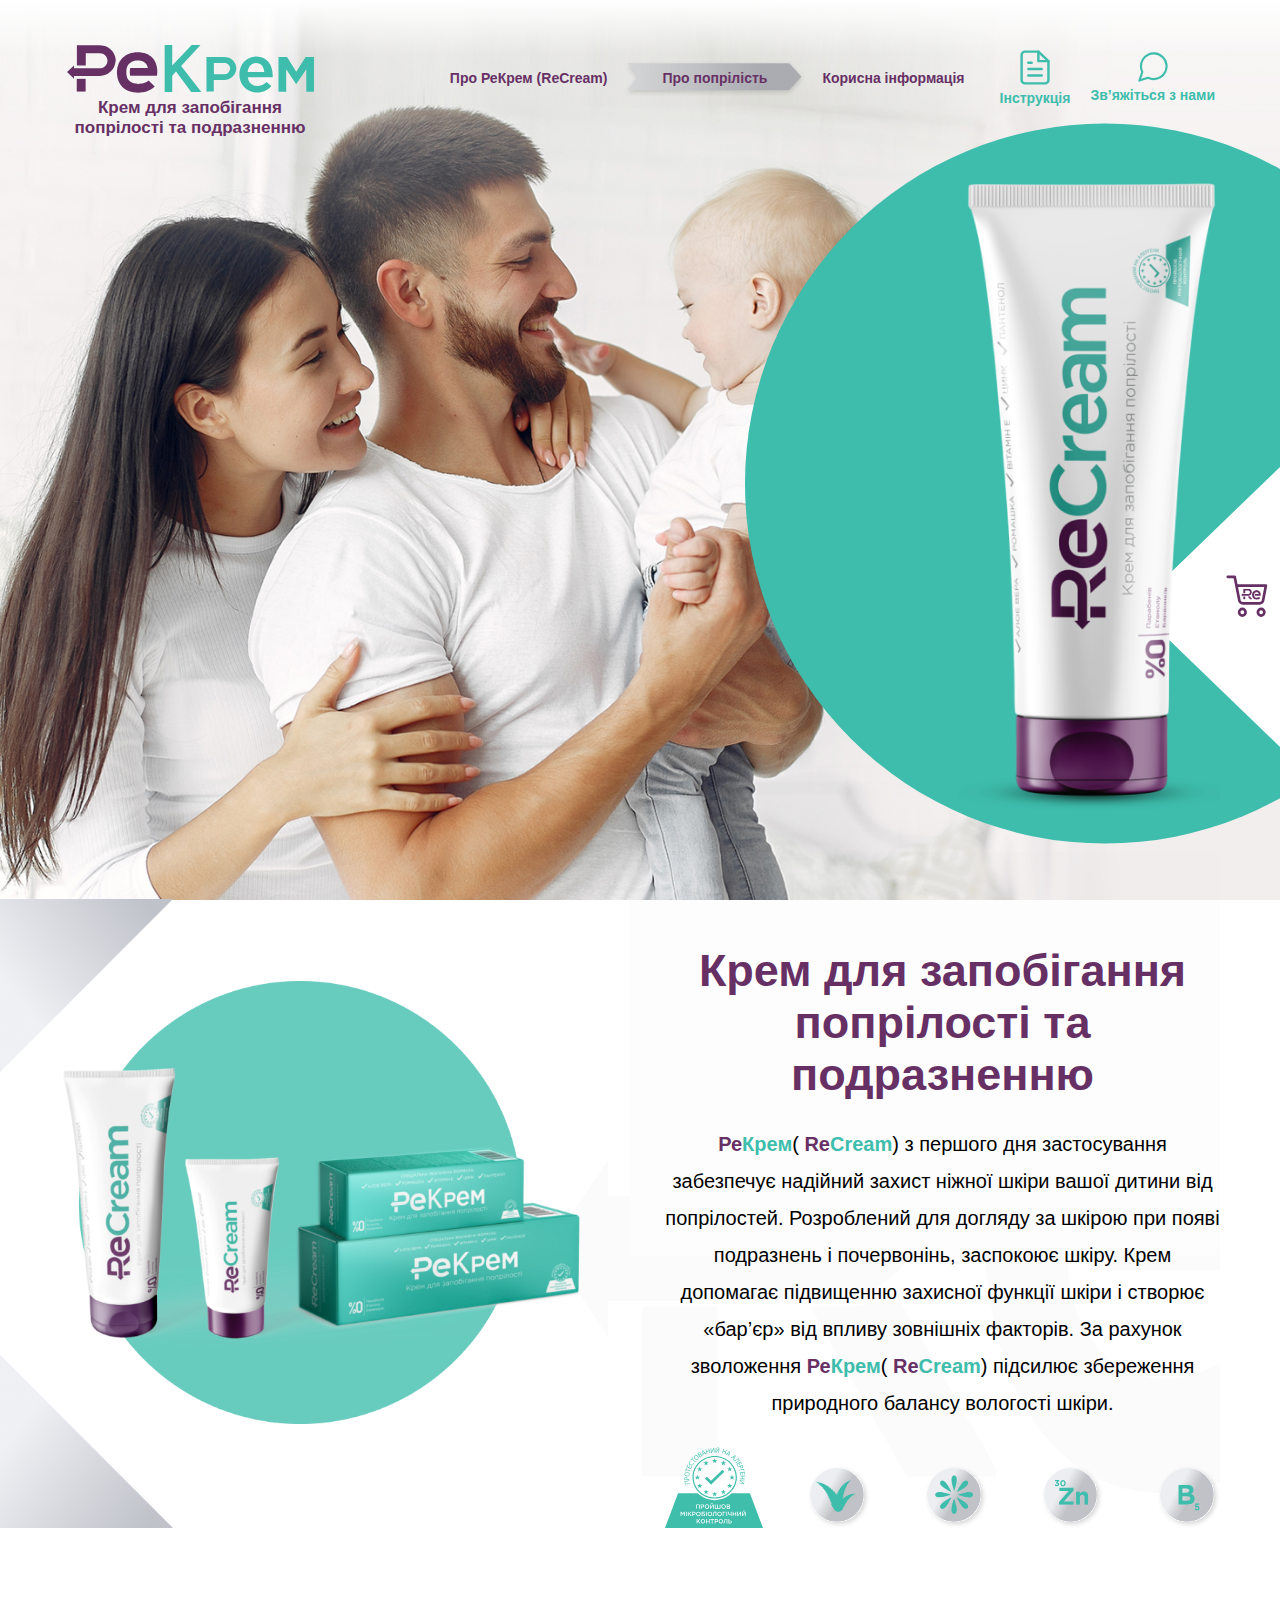
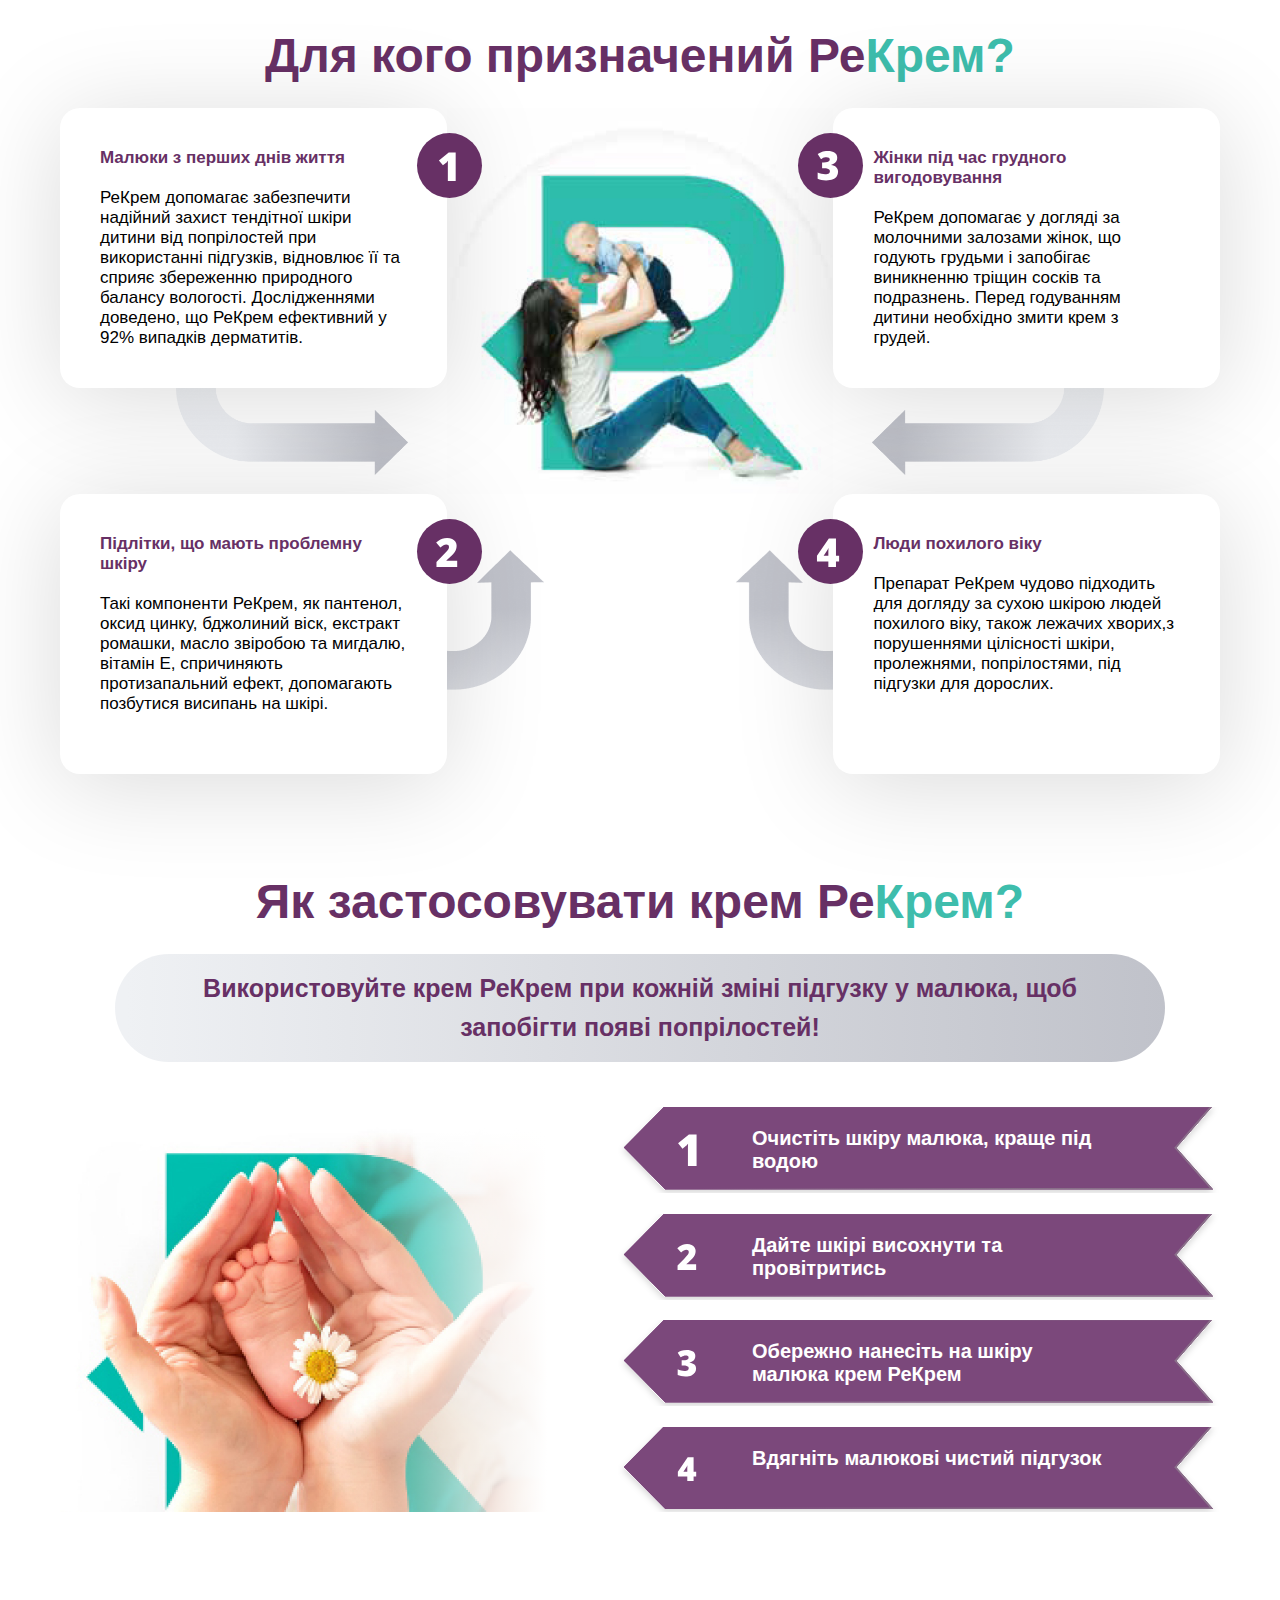
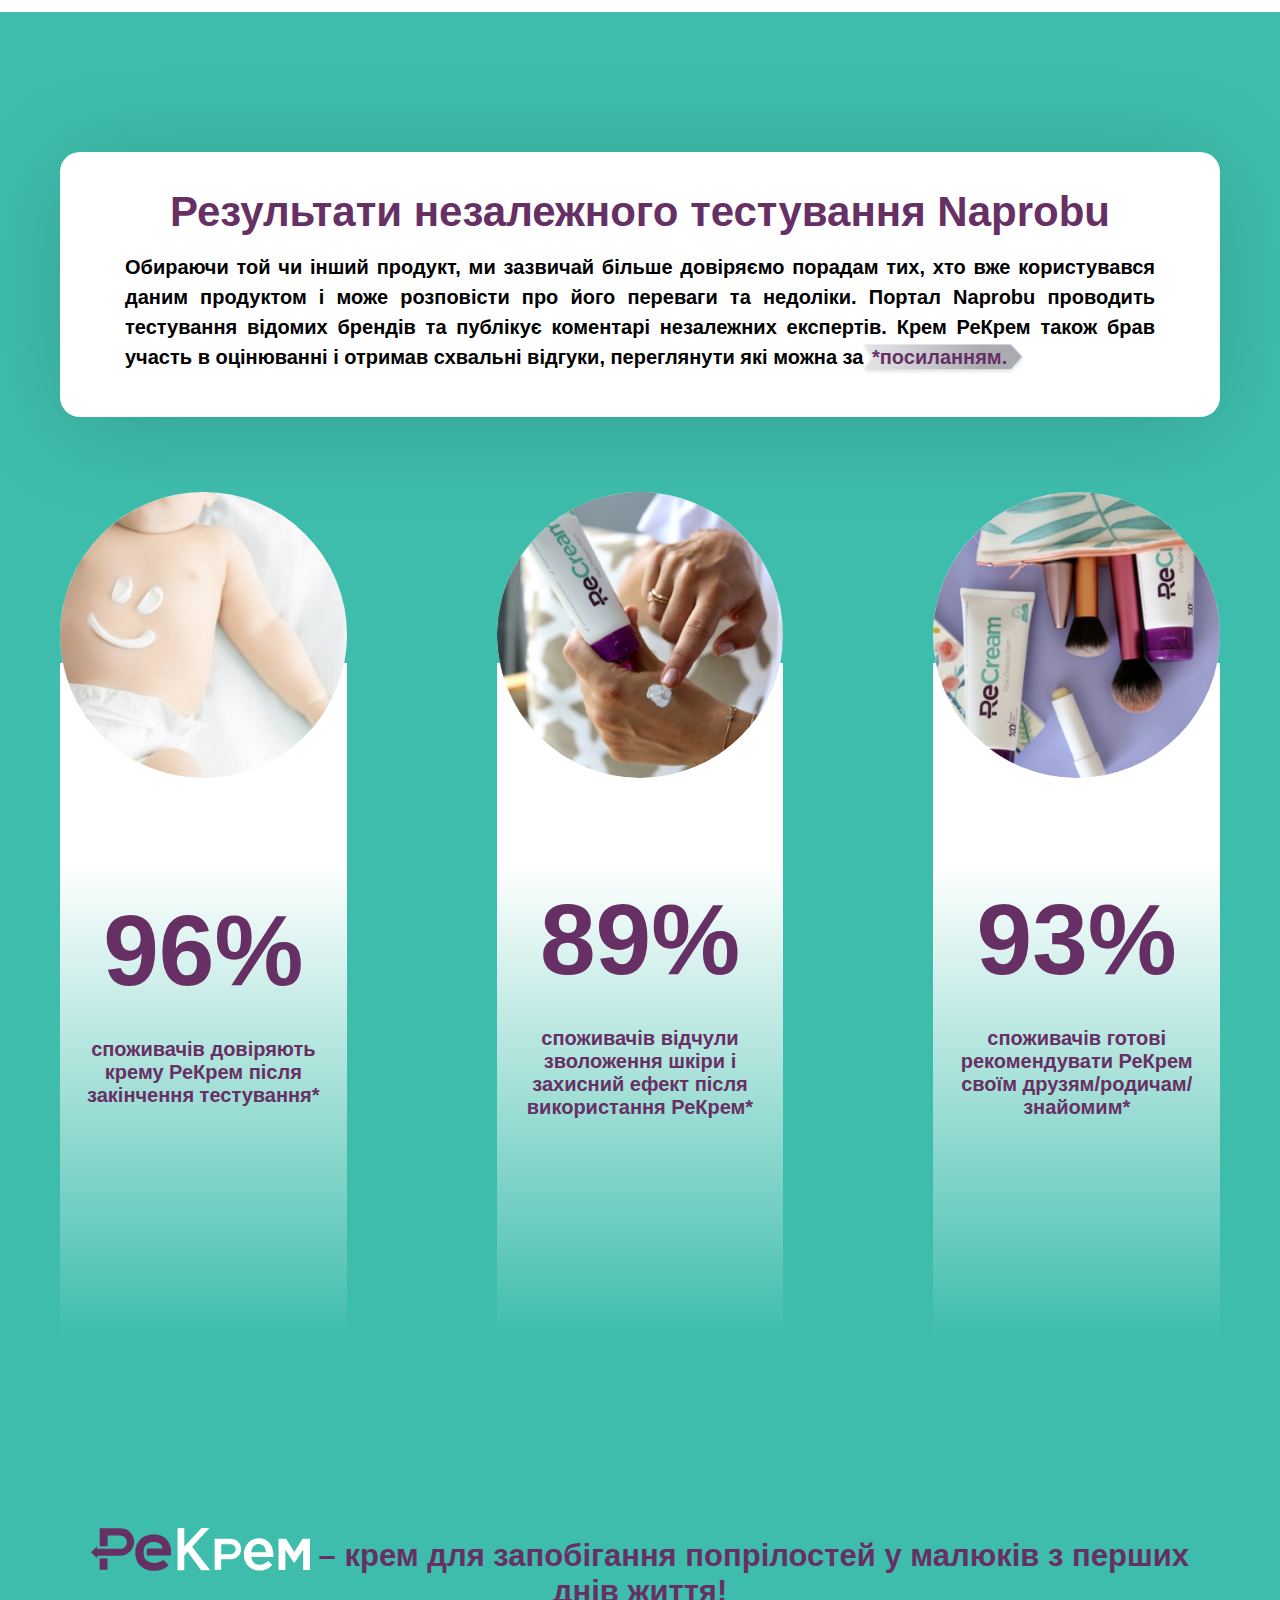
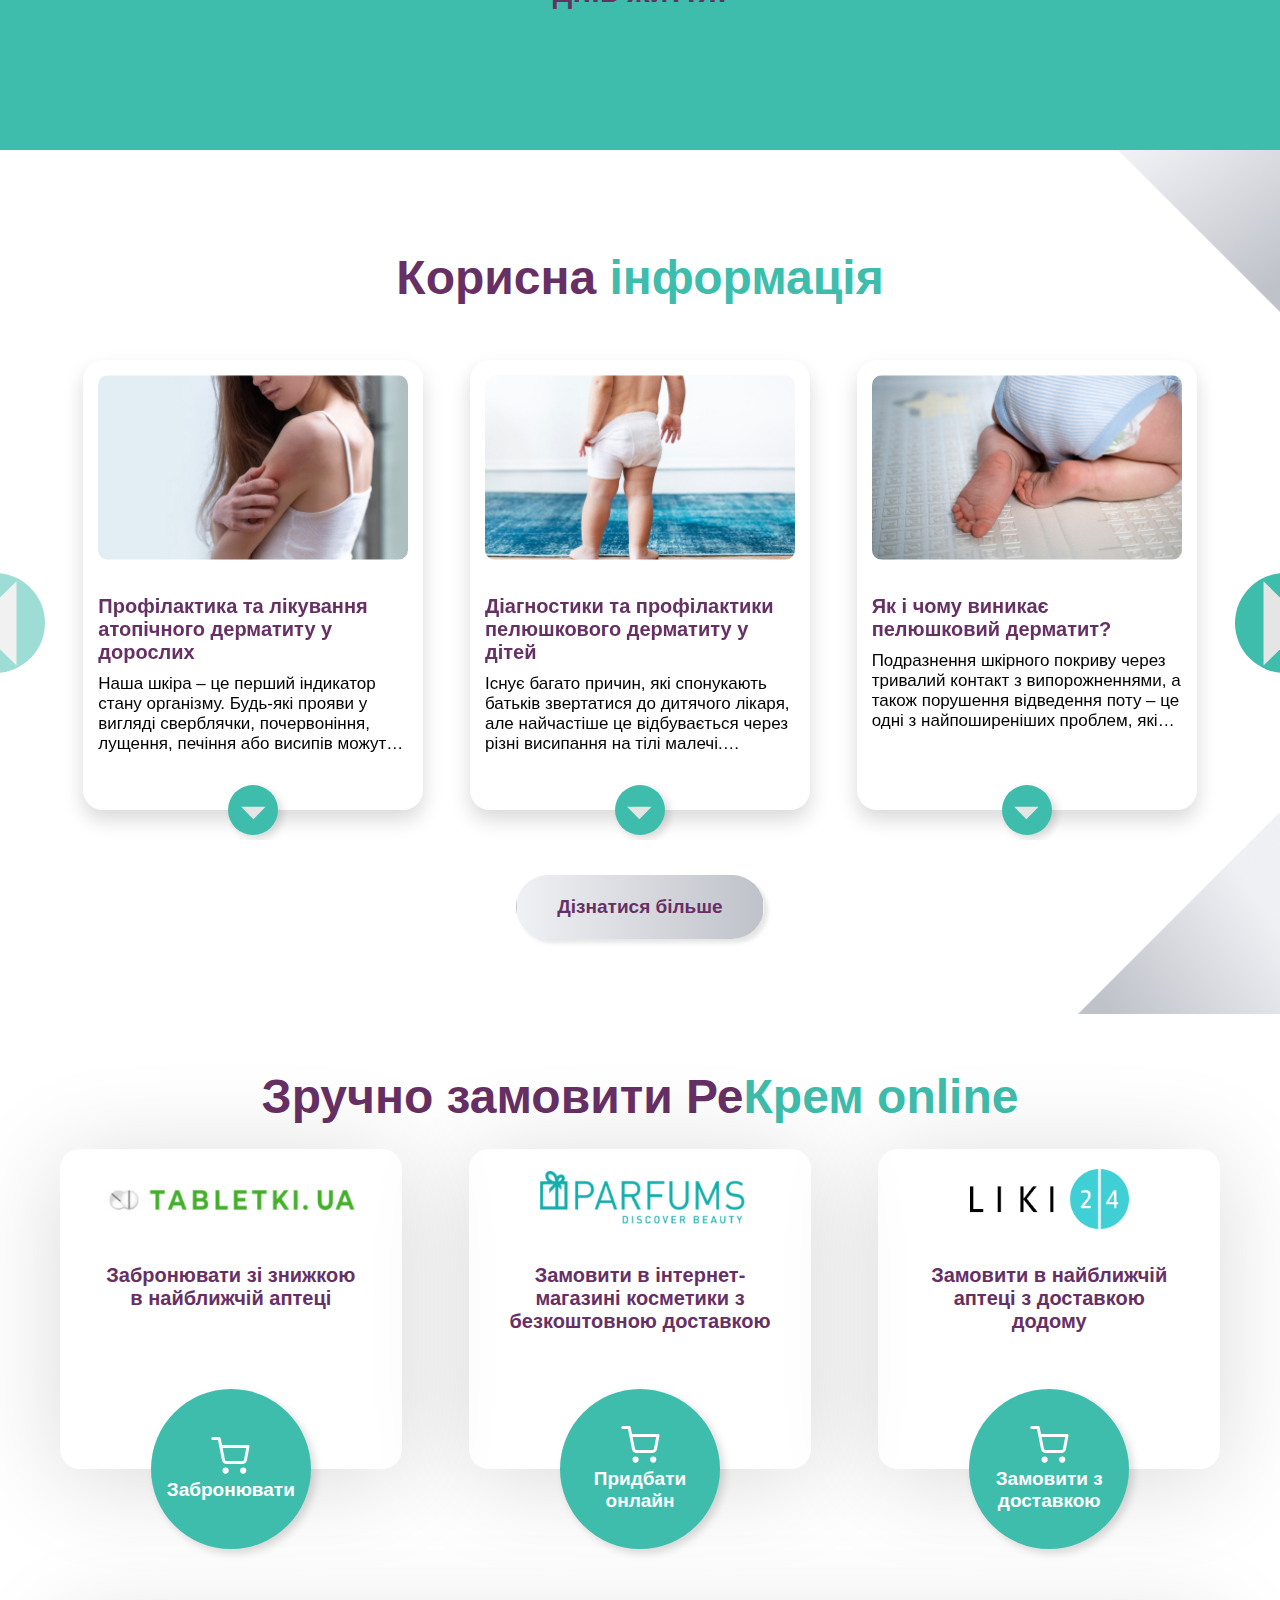
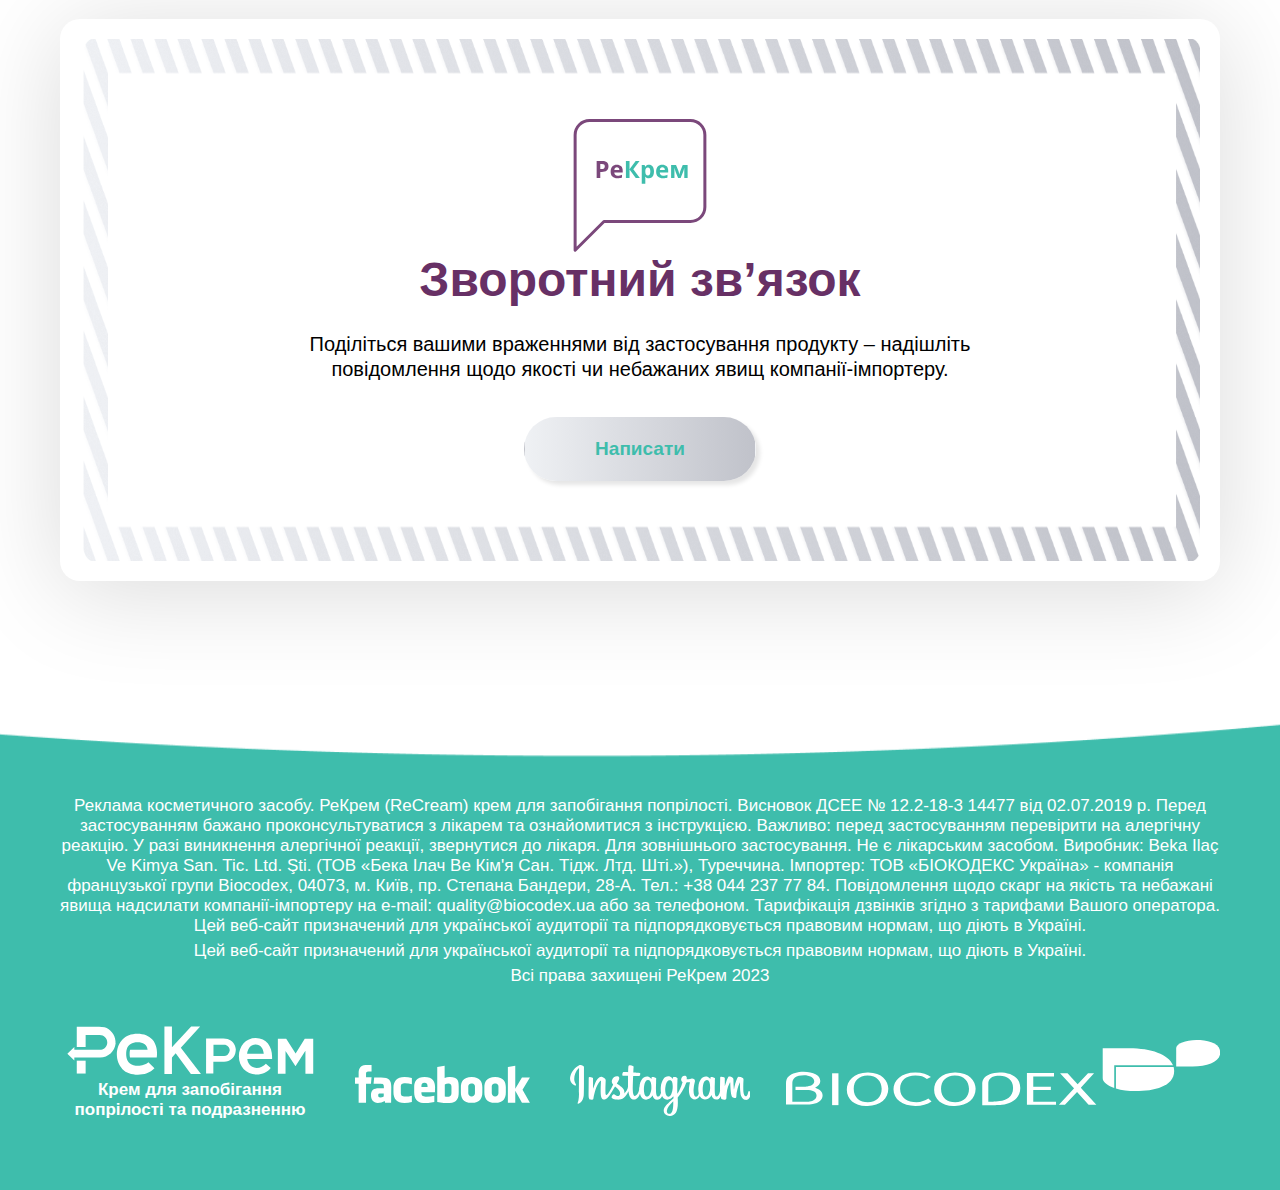
==== commit ea1be6fa: "Useful info page was implemented" ====
--- a/aboutPage.html
+++ b/aboutPage.html
@@ -36,7 +36,7 @@
               </a>
             </li>
             <li>
-              <a href="">
+              <a href="./usefullInfoPage.html">
                 Корисна інформація
               </a>
             </li>
@@ -84,7 +84,7 @@
               </a>
             </li>
             <li>
-              <a href="">
+              <a href="./usefullInfoPage.html">
                 Корисна інформація
               </a>
             </li>
--- a/index.css
+++ b/index.css
@@ -1704,6 +1704,9 @@
   width: 80%;
   margin: 0 auto;
 }
+.about--chafing__text ul li:last-child p {
+  width: 70%;
+}
 .about--chafing__text ul li p::before {
   content: '';
   position: absolute;
@@ -1750,7 +1753,7 @@
 .rules__content {
   display: flex;
   align-items: center;
-  justify-content: space-between;
+  justify-content: center;
   gap: 50px;
   flex-wrap: wrap;
 }
@@ -1787,6 +1790,104 @@
 }
 /*#endregion chafingPage*/
 
+/*#region usefullPage*/
+.section-slider--usefulPage {
+  position: relative;
+}
+.usefulPage__slider {
+  max-width: 80%;
+  margin: 0 auto 150px;
+}
+.usefulPage__slider-item {
+  min-height: 510px;
+}
+.usefulPage__slider-card {
+  border-radius: 20px;
+  background-color: var(--color-white);
+  box-shadow: 4px 4px 4px rgba(0, 0, 0, 0.1);
+  min-height: 490px;
+  width: 95%;
+  margin: 0 auto;
+  position: relative;
+}
+.usefulPage__slider-item-photo {
+  height: 300px;
+  border-top-left-radius: 20px;
+  border-top-right-radius: 20px;
+  overflow: hidden;
+}
+.usefulPage__slider-item-photo img {
+  width: 100%;
+  height: 100%;
+}
+.usefulPage__slider-card p {
+  text-transform: uppercase;
+  padding: 35px 30px;
+  font-size: 20px;
+  font-weight: 700;
+}
+.usefulPage__slider-card a {
+  background: var(--color-accent-blue);
+  box-shadow: 4px 4px 4px rgba(0, 0, 0, 0.1);
+  border-radius: 20px;
+  width: max-content;
+  padding: 10px 45px;
+  color: var(--color-white);
+  text-transform: uppercase;
+  font-size: 19px;
+  font-weight: 700;
+  position: absolute;
+  border: 1px solid transparent;
+  bottom: -15px;
+  left: 40px;
+  transition: all 0.4s;
+}
+.usefulPage__slider-card a:hover {
+  border-color: var(--color-accent-blue);
+  color: var(--color-accent-blue);
+  background-color: var(--color-white);
+}
+
+.usefulPage__slider-button {
+  box-shadow: 4px 4px 8px rgba(0, 0, 0, 0.15);
+  width: 50px !important;
+  height: 50px !important;
+  display: flex;
+  align-items: center;
+  justify-content: flex-start !important;
+  padding: 10px;
+  background-color: var(--color-accent-blue);
+  border-radius: 50%;
+  cursor: pointer;
+  transition: all 0.4s;
+}
+.usefulPage__slider-button:hover {
+  background-color: #e5e5e5;
+}
+.usefulPage__slider-button::after {
+  display: none;
+}
+.usefulPage__slider-button svg {
+  transform: rotate(-90deg);
+  fill: #e5e5e5;
+  transition: all 0.4s;
+}
+.usefulPage__slider-button:hover svg {
+  fill: var(--color-accent-blue);
+}
+.usefulPage__slider-button.swiper-button-next {
+  right: 10%;
+}
+.usefulPage__slider-button.swiper-button-prev {
+  left: 10%;
+  transform: scaleX(-1);
+}
+.useful__slider-button.swiper-button-disabled {
+  opacity: 0.5 !important;
+}
+/*#endregion usefullPage*/
+
+
 
 @media screen and (min-width: 1921px) {
   .useful__slider-button {
@@ -1904,6 +2005,29 @@
 
   .test__list {
     gap: 100px;
+  }
+
+  .know__content {
+    gap: 75px;
+  }
+  .know__content-img-wrapper,
+  .know__content-list {
+    flex-basis: calc(50% - 75px);
+  }
+  .about--chafing__text {
+    width: 840px;
+    height: 840px;
+  }
+  .about--chafing__text:first-child:after {
+    bottom: -190px;
+    height: 320px;
+    width: 440px;
+  }
+  .rules__card {
+    flex-basis: calc(33.33% - 50px);
+  }
+  .rules__content {
+    row-gap: 0;
   }
 }
 
@@ -2129,6 +2253,81 @@
   .test__list-item-text p:last-child {
     font-size: 20px;
   }
+
+  .chafing__content-text {
+    width: 980px;
+    height: 980px;
+    padding: 60px;
+  }
+  .chafing__content-text p {
+    width: 85%;
+  }
+  .chafing__content-text p:first-child {
+    width: 70%;
+  }
+  .know__content {
+    gap: 50px;
+  }
+  .know__content-img-wrapper {
+    flex-basis: calc(45% - 50px);
+  }
+  .know__content-list {
+    flex-basis: calc(55% - 50px);
+  }
+  .know__content-list li {
+    font-size: 26px;
+    padding: 25px 45px;
+  }
+  .about--chafing__text ul, .about--chafing__text p {
+    font-size: 18px;
+  }
+  .about--chafing__text h3 {
+    margin-bottom: 35px;
+  }
+  .about--chafing__text {
+    height: 750px;
+    width: 750px;
+  }
+  .about--chafing__text p:not(:last-child) {
+    margin-bottom: 10px;
+  }
+  .about--chafing__text:first-child:after {
+    left: 125px;
+    bottom: -145px;
+    height: 235px;
+    width: 270px;
+  }
+  .rules__card-description {
+    font-size: 20px;
+    min-height: 290px;
+  }
+
+  .usefulPage__slider-button.swiper-button-next {
+    right: 5%;
+  }
+  .usefulPage__slider-button.swiper-button-prev {
+    left: 5%;
+    transform: scaleX(-1);
+  }
+  .usefulPage__slider-item-photo {
+    height: 250px;
+  }
+  .usefulPage__slider-card p {
+    padding: 15px 25px;
+    font-size: 18px;
+  }
+  .usefulPage__slider-card {
+    min-height: 410px;
+  }
+  .usefulPage__slider-item {
+    min-height: 450px;
+  }
+  .usefulPage__slider-card a {
+    font-size: 17px;
+    padding: 7px 35px;
+    left: 25px;
+  }
+
 }
 
 @media screen and (max-width: 1200px) {
@@ -2328,6 +2527,54 @@
   }
   .test__list-item-text {
     height: 530px;
+  }
+
+  .chafing__content-text {
+    width: 850px;
+    height: 850px;
+    margin-bottom: 160px;
+  }
+  .chafing__content-text p:first-child {
+    font-size: 28px;
+  }
+  .chafing__content-text p,
+  .chafing__content-text ul {
+    font-size: 18px;
+  }
+  .chafing__content-text::after {
+    width: 140px;
+    height: 230px;
+    bottom: -140px;
+  }
+  .know__content {
+    gap: 30px;
+  }
+  .know__content-img-wrapper {
+    flex-basis: calc(35% - 30px);
+  }
+  .know__content-list {
+    flex-basis: calc(65% - 30px);
+  }
+  .know__content-list li {
+    font-size: 20px;
+    padding: 15px 35px;
+  }
+  .section-know--chafing p:last-child::after {
+    width: 140px;
+    height: 230px;
+    bottom: -140px;
+  }
+  .section-know--chafing p:last-child {
+    margin-bottom: 205px;
+  }
+  .rules__card-description {
+    min-height: 260px;
+  }
+  .about--chafing__text:first-child:after {
+    left: 105px;
+    bottom: -75px;
+    height: 175px;
+    width: 225px;
   }
 }
 
@@ -2740,6 +2987,50 @@
   .container--test > p img {
     height: 29px;
   }
+
+  .section-aboutCream--chafing {
+    padding-top: 75px;
+  }
+  .section-aboutCream--chafing::before {
+    border-top: 90px solid transparent;
+    border-left: 70px solid var(--color-accent-blue);
+    border-bottom: 90px solid transparent;
+  }
+  .chafing__content-text {
+    width: 100%;
+    height: auto;
+    border-radius: 20px;
+    padding: 35px;
+  }
+  .chafing__content-text p:first-child,
+  .chafing__content-text p,
+  .chafing__content-text ul {
+    width: 100%;
+  }
+  .about--chafing__text {
+    width: 100%;
+    height: auto;
+    border-radius: 20px;
+    padding: 35px;
+  }
+  .about--chafing__text h2,
+  .about--chafing__text p,
+  .about--chafing__text ul li p {
+    width: 100%;
+  }
+  .about--chafing__text:first-child::before,
+  .about--chafing__text:first-child::after {
+    display: none;
+  }
+  .about--chafing__text:first-child {
+    margin-bottom: 25px;
+  }
+  .rules__card {
+    flex-basis: calc(50% - 50px);
+  }
+  .chafing__content-text p:nth-child(3) {
+    font-size: 20px;
+  }
 }
 
 @media screen and (max-width: 768px) {
@@ -2941,6 +3232,77 @@
   }
   .test__list-item-text p:last-child {
     font-size: 15px;
+  }
+
+  .section-aboutCream--chafing::before {
+    border-top: 55px solid transparent;
+    border-left: 35px solid var(--color-accent-blue);
+    border-bottom: 55px solid transparent;
+  }
+  .chafing__content-text {
+    margin-top: 35px;
+    padding: 25px;
+  }
+  .know__content-img-wrapper {
+    display: none;
+  }
+  .know__content-list {
+    flex-basis: 100%;
+  }
+  .know__content-list li::before {
+    display: none;
+  }
+  .know__content-list li {
+    margin-bottom: 15px;
+    font-size: 17px;
+  }
+  .know__content-list li:last-child {
+    margin-bottom: 0;
+  }
+  .section-know--chafing p:last-child {
+    font-size: 17px;
+  }
+  .section-know--chafing p:last-child::after {
+    bottom: -175px;
+  }
+  .about--chafing__text h3,
+  .about--chafing__text ul li p {
+    width: 100%;
+  }
+  .about--chafing__text ul, .about--chafing__text p {
+    font-size: 15px;
+  }
+  .about--chafing__text ul li p::before {
+    left: -18px;
+  }
+  .rules__card-decorator {
+    width: 75px;
+    height: 75px;
+    padding: 10px;
+  }
+  .rules__content {
+    gap: 35px;
+  }
+  .rules__card {
+    flex-basis: calc(50% - 35px);
+    height: 250px;
+  }
+  .rules__card-description {
+    font-size: 15px;
+    min-height: 205px;
+  }
+
+
+  .usefulPage__slider-button {
+    width: 35px !important;
+    height: 35px !important;
+    padding: 7px;
+  }
+  .usefulPage__slider-button.swiper-button-next {
+    right: 5%;
+  }
+  .usefulPage__slider-button.swiper-button-prev {
+    left: 5%;
   }
 }
 
@@ -3167,4 +3529,76 @@
   .container--test > p span img {
     height: 20px;
   }
-}
+
+  .section-aboutCream--chafing::before {
+    display: none;
+  }
+  .section-aboutCream--chafing {
+    padding-top: 35px;
+  }
+  .chafing__content-text p:first-child {
+    font-size: 20px;
+  }
+  .chafing__content-text p, .chafing__content-text ul, .chafing__content-text p:nth-child(3) {
+    font-size: 15px;
+  }
+  .chafing__content-text {
+    padding: 25px 15px;
+    margin-bottom: 75px;
+  }
+  .chafing__content-text::after {
+    width: 75px;
+    height: 100px;
+    bottom: -65px;
+  }
+  .section-know--chafing p {
+    font-size: 15px;
+  }
+  .section-know--chafing p:last-child::after {
+    width: 75px;
+    height: 100px;
+    bottom: -90px;
+  }
+  .section-know--chafing p:last-child {
+    margin-bottom: 105px;
+  }
+  .about--chafing__text {
+    padding: 25px 15px;
+  }
+  .about--chafing__text h3 {
+    margin-bottom: 25px;
+    font-size: 20px;
+  }
+  .about--chafing__text ul li p::before {
+    left: -10px;
+  }
+  .rules__card {
+    flex-basis: 80%;
+  }
+  .rules__content {
+    gap: 5px;
+  }
+  .about--chafing__text ul, .about--chafing__text p {
+    font-size: 12px;
+  }
+
+  .usefulPage__slider-button.swiper-button-next {
+    right: 2%;
+  }
+  .usefulPage__slider-button.swiper-button-prev {
+    left: 2%;
+  }
+  .usefulPage__slider-item-photo {
+    height: 190px;
+  }
+  .usefulPage__slider-card {
+    min-height: 355px;
+  }
+  .usefulPage__slider-item {
+    min-height: 400px;
+  }
+  .usefulPage__slider-card p,
+  .usefulPage__slider-card a {
+    font-size: 15px;
+  }
+}
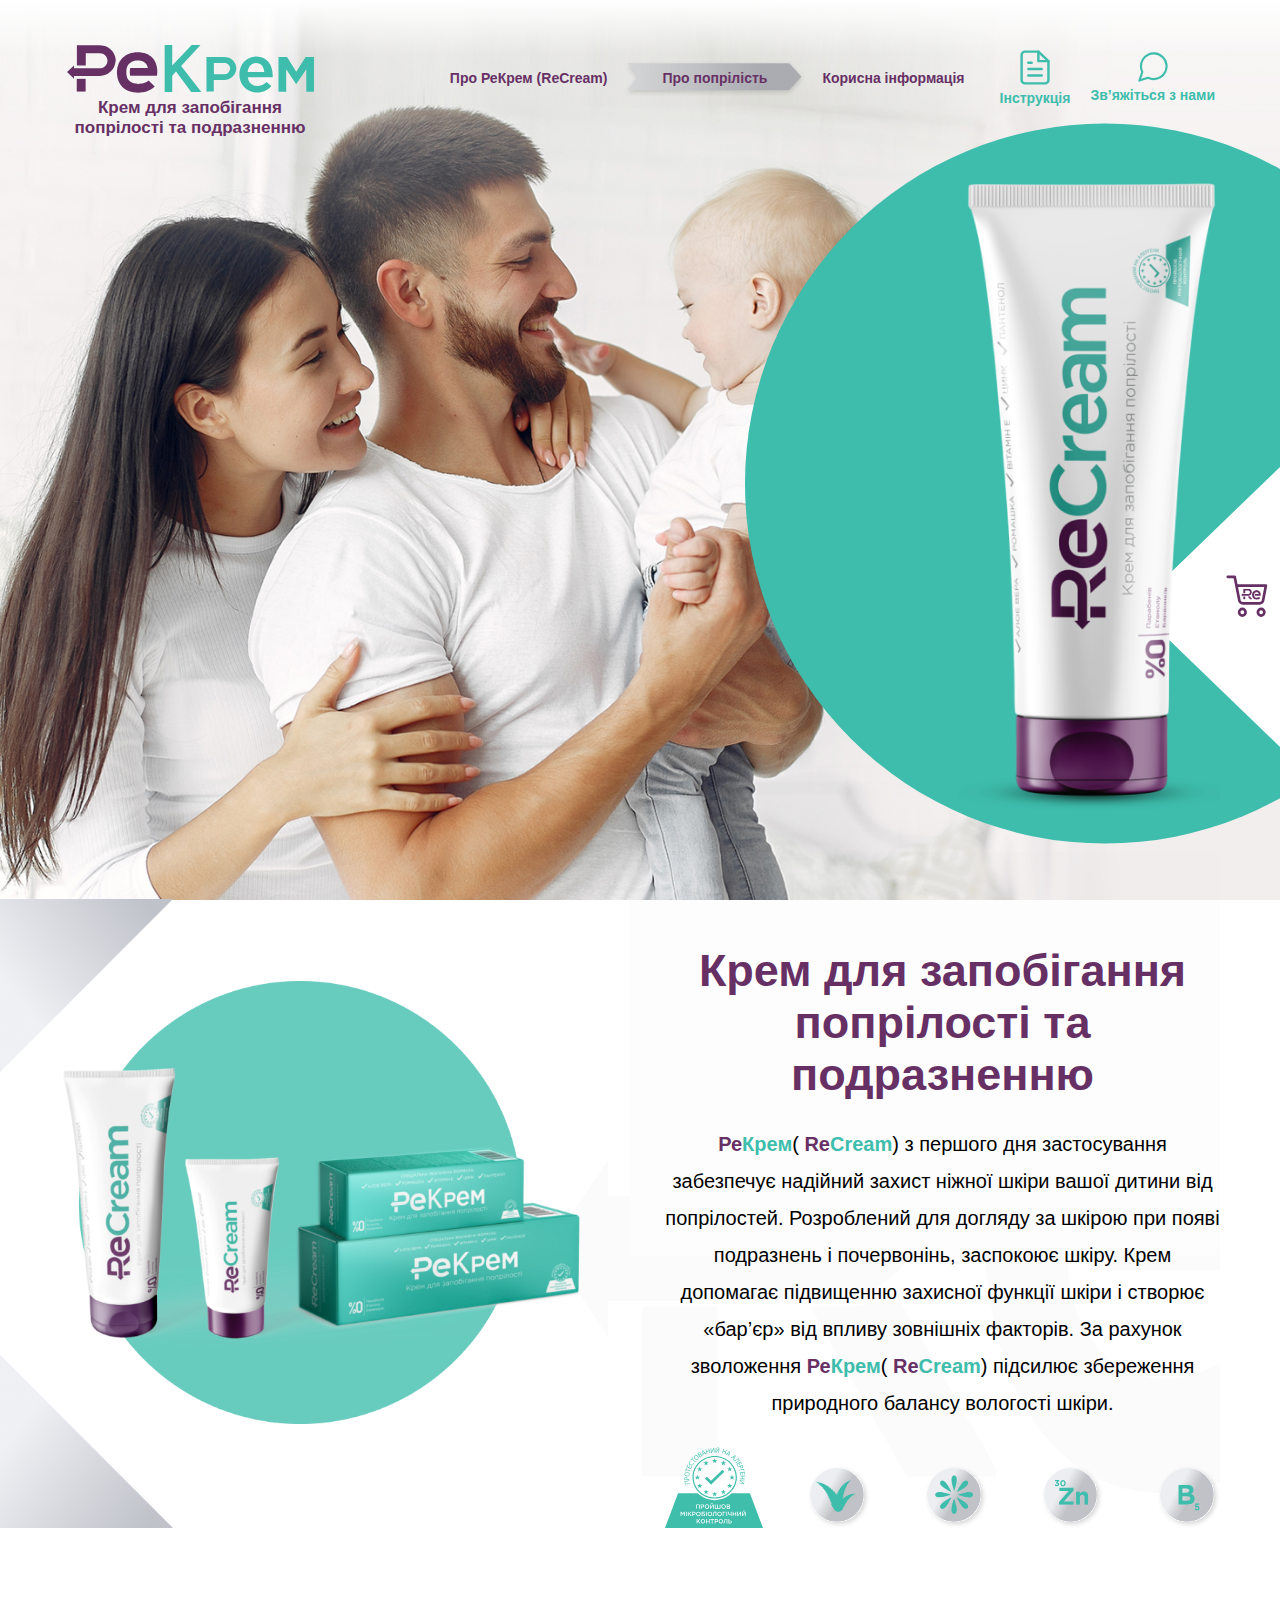
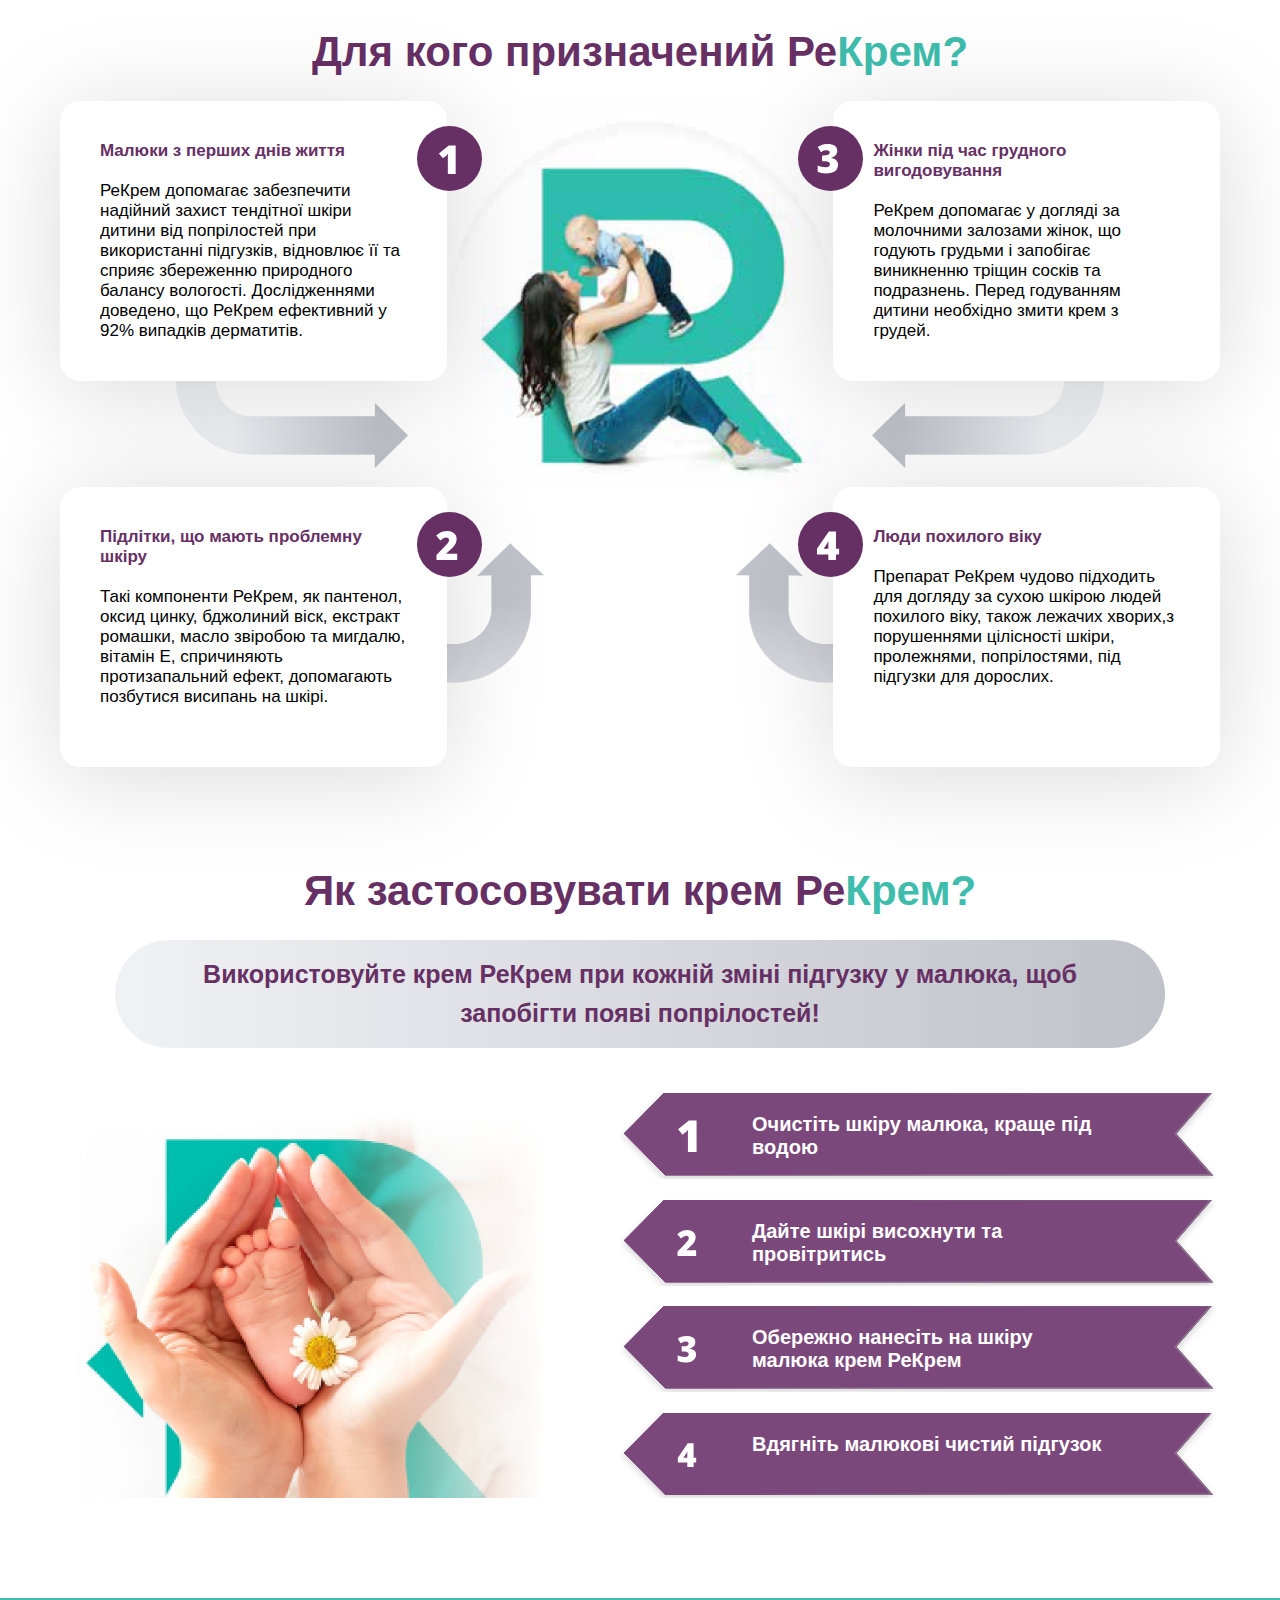
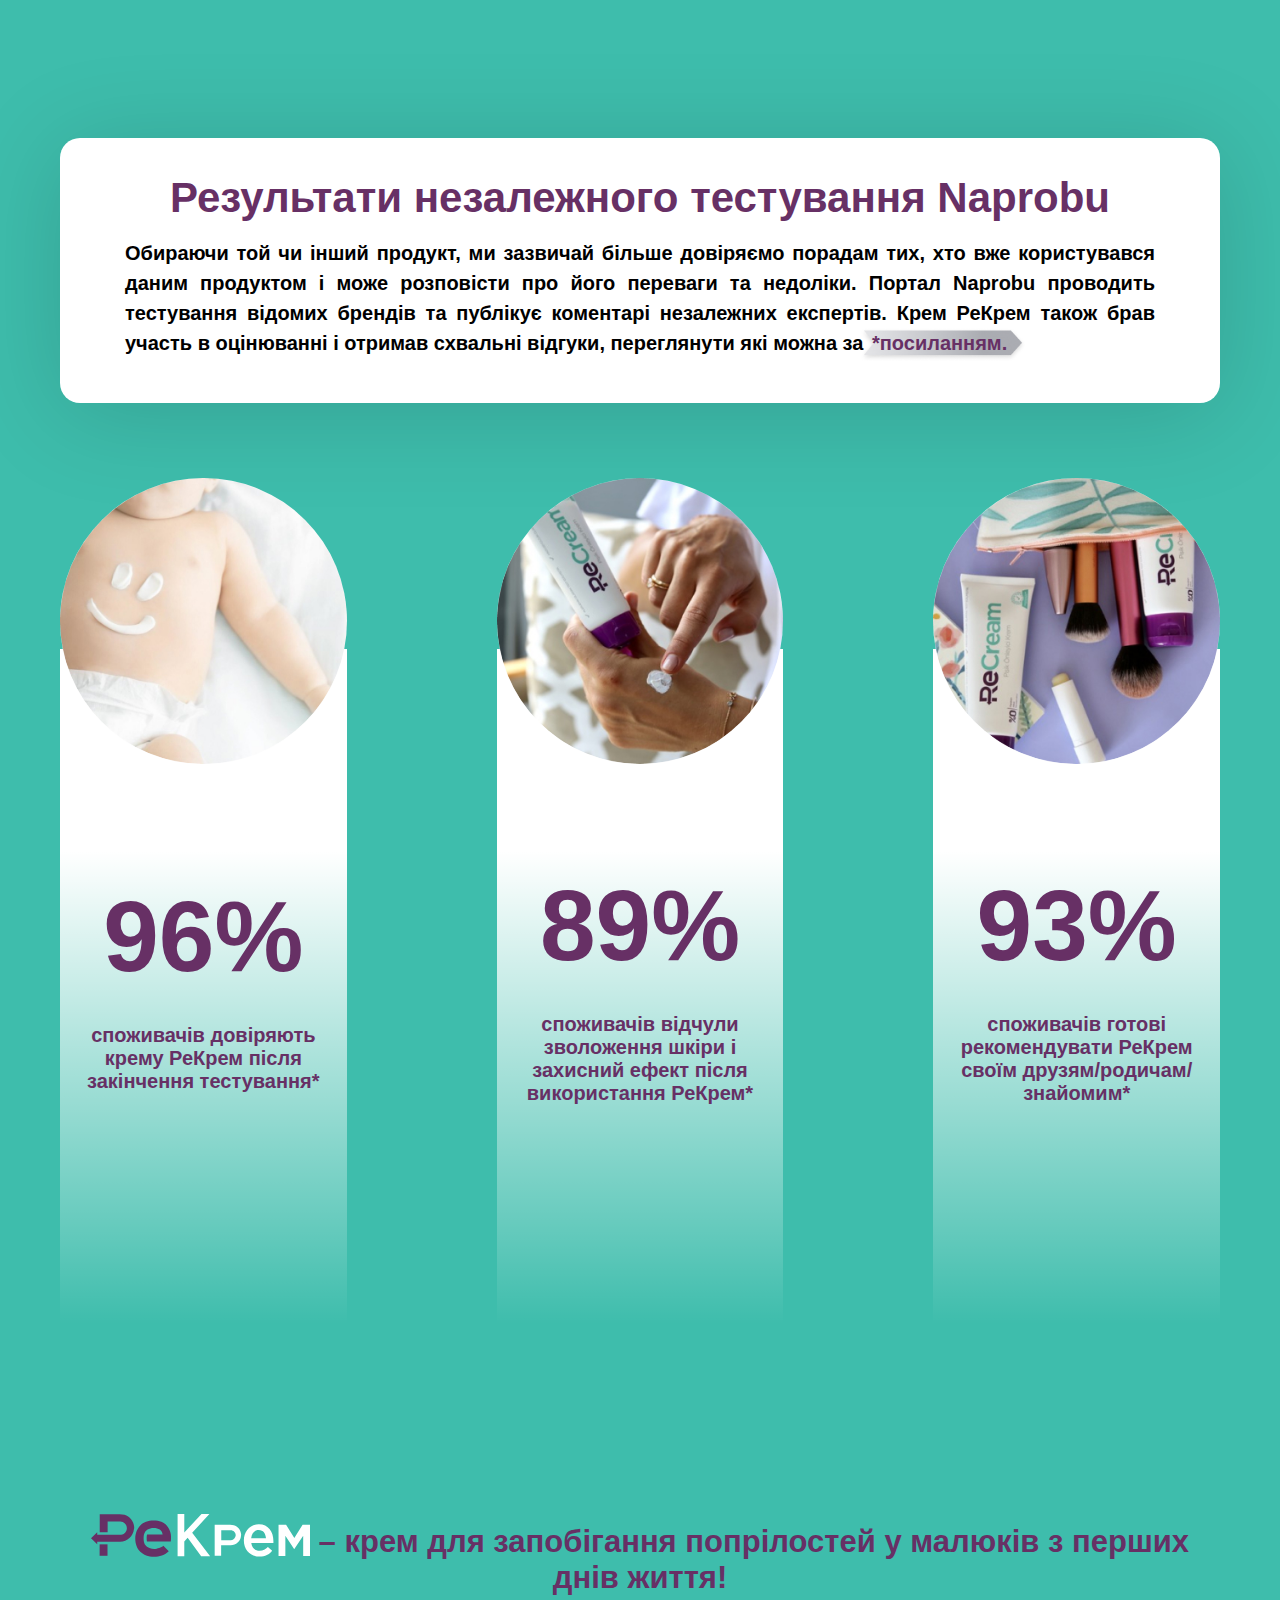
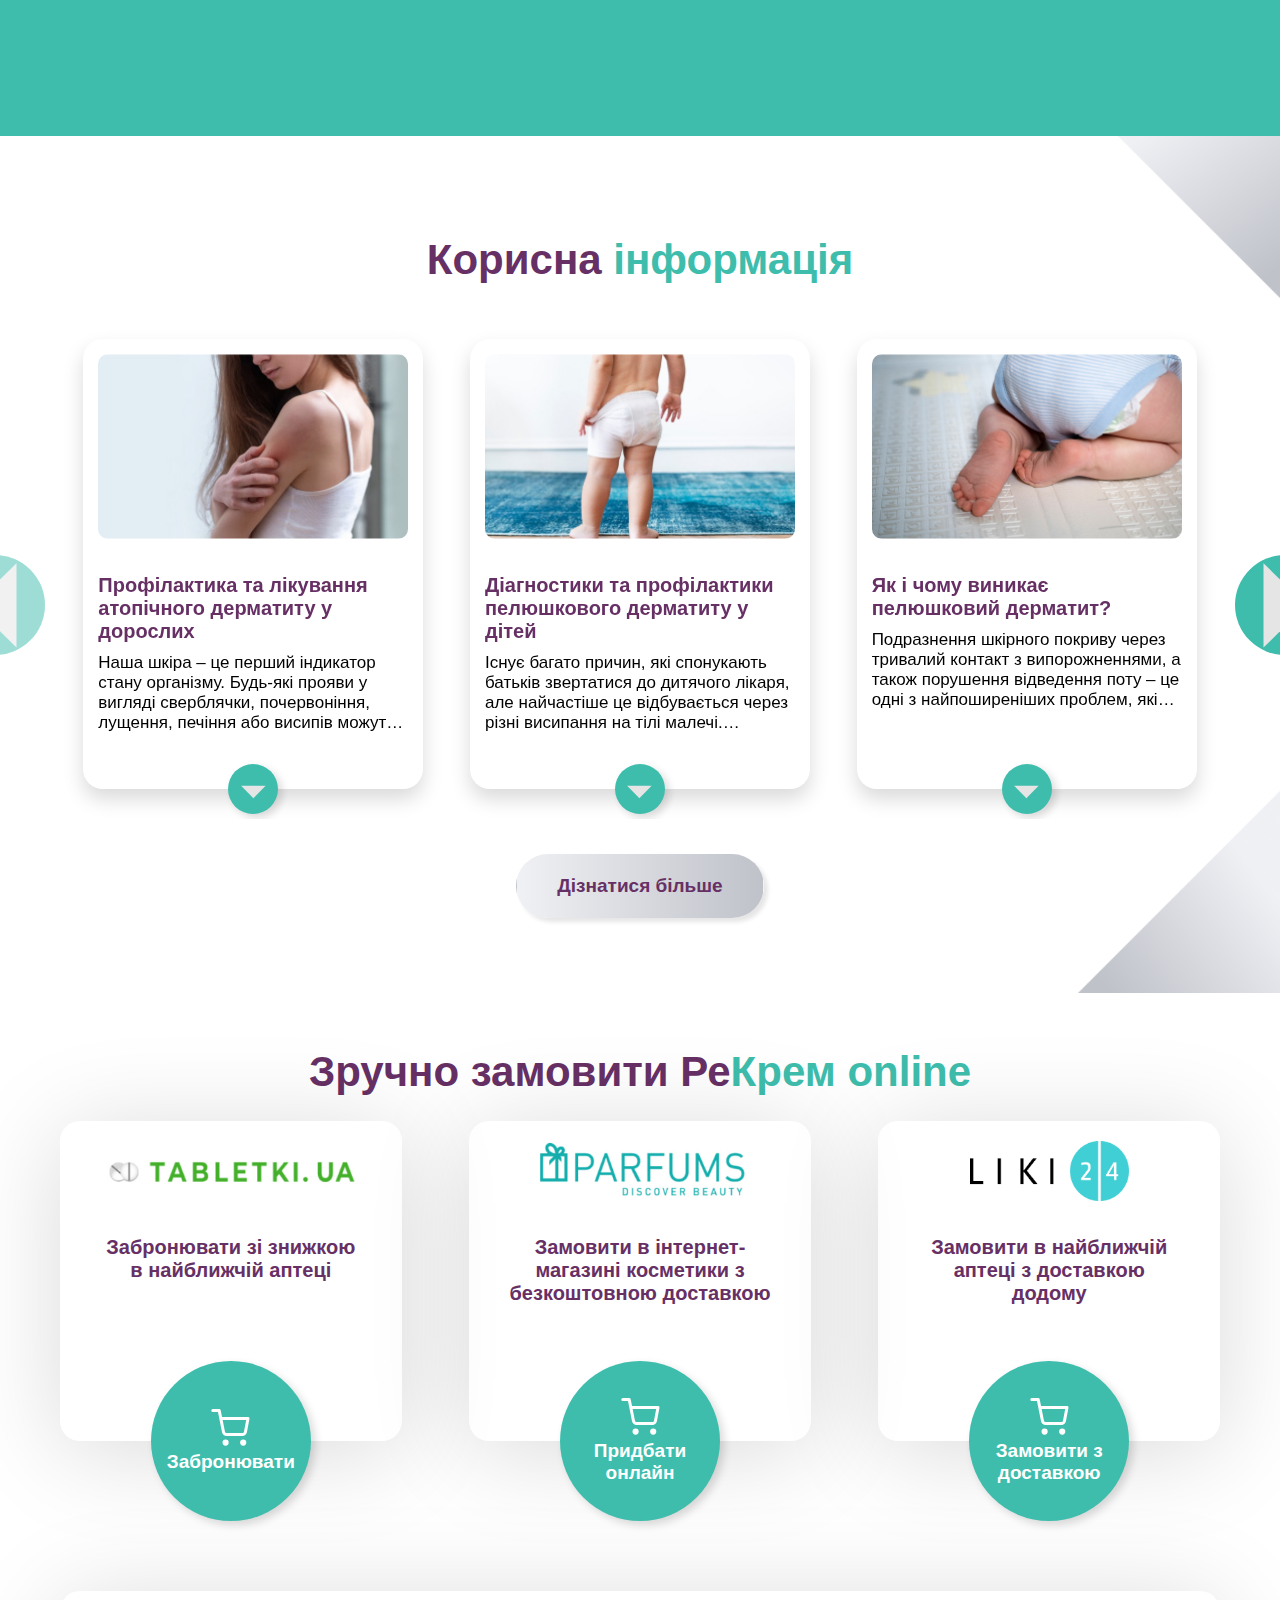
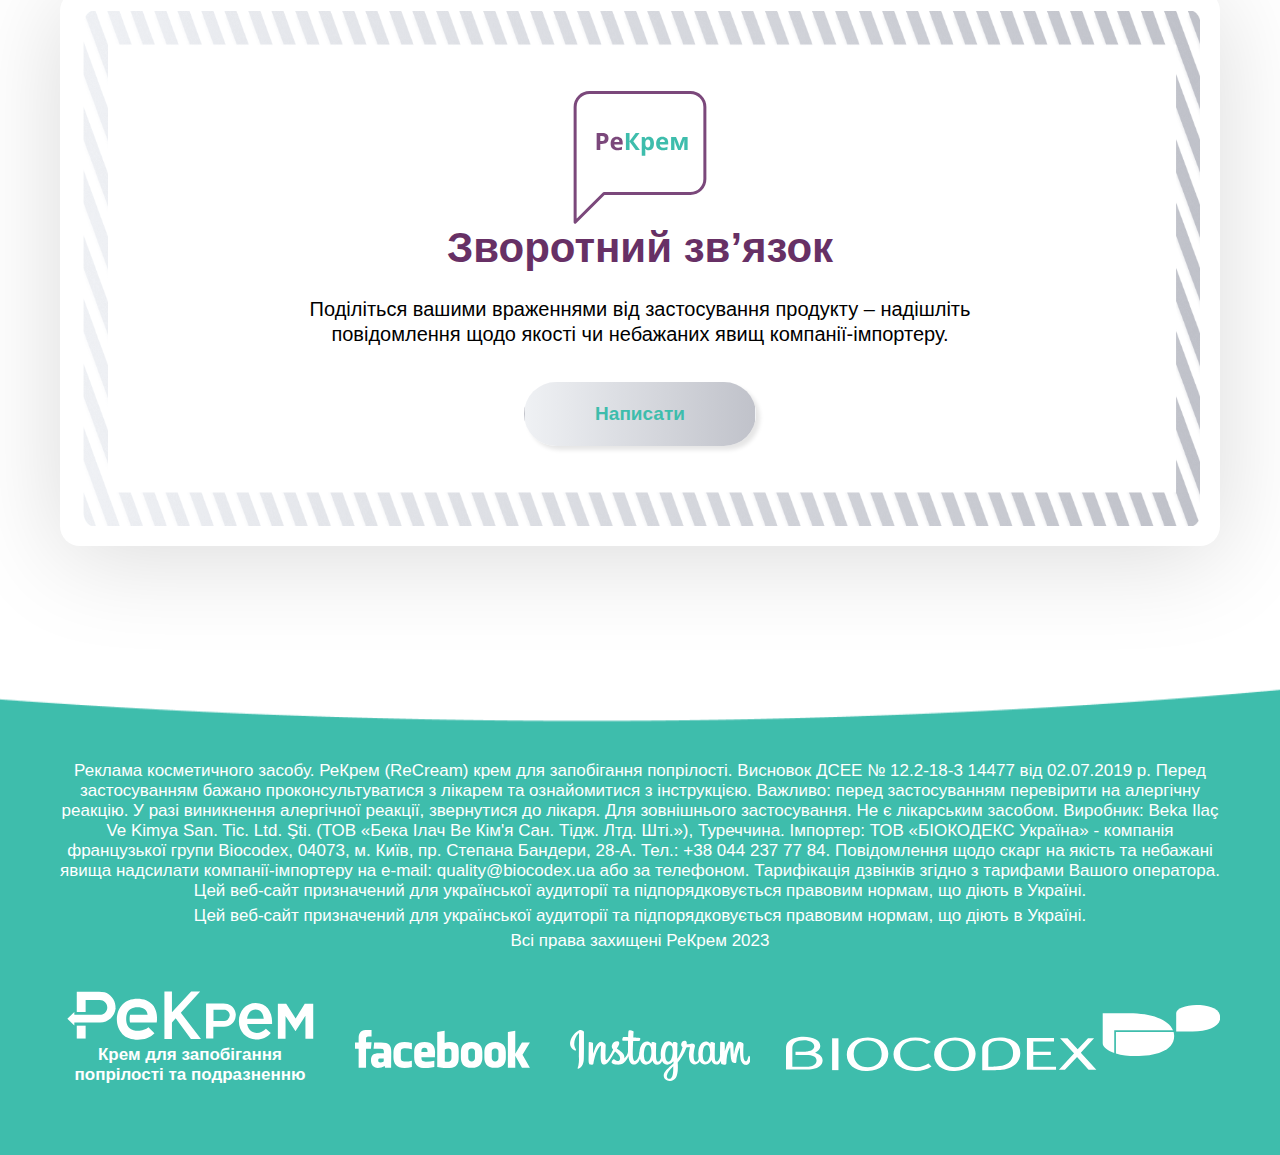
==== commit 2e958e7a: "First article page was implemented (without adaptive layout)" ====
--- a/aboutPage.html
+++ b/aboutPage.html
@@ -1,16 +1,16 @@
 <!DOCTYPE html>
 <html lang="uk">
-  <head>
-    <meta charset="UTF-8">
-    <meta http-equiv="X-UA-Compatible" content="IE=edge">
-    <meta name="viewport" content="width=device-width, initial-scale=1.0">
-    <link rel="stylesheet" href="./index.css">
-    <link
-      rel="stylesheet"
-      href="https://cdn.jsdelivr.net/npm/swiper@9/swiper-bundle.min.css"
-    />
-    <title>РеКрем: про попрілість</title>
-  </head>
+<head>
+  <meta charset="UTF-8">
+  <meta http-equiv="X-UA-Compatible" content="IE=edge">
+  <meta name="viewport" content="width=device-width, initial-scale=1.0">
+  <link rel="stylesheet" href="./index.css">
+  <link
+    rel="stylesheet"
+    href="https://cdn.jsdelivr.net/npm/swiper@9/swiper-bundle.min.css"
+  />
+  <title>РеКрем: про попрілість</title>
+</head>
 <body>
   <header>
     <div class="container">
--- a/index.css
+++ b/index.css
@@ -1184,7 +1184,6 @@
 }
 /*#endregion modal*/
 
-
 /*#region aboutPage*/
 .greeting__content--main-links.greeting__content--other-links a.buy.buy--other-pages {
   padding-right: 12px;
@@ -1207,6 +1206,17 @@
   bottom: 0;
   display: block;
   z-index: -1;
+}
+.greeting__content--other-links--blue.greeting__content--main-links.greeting__content--other-links a.buy.buy--other-pages::before {
+  border-right: 145px solid var(--color-accent-blue);
+}
+.greeting__content--other-links--blue.greeting__content--main-links.greeting__content--other-links a.buy.buy--other-pages {
+  position: absolute;
+  top: 50%;
+  bottom: 50%;
+}
+.greeting__content--other-links--blue.greeting__content--main-links.greeting__content--other-links a.buy.buy--other-pages strong{
+  color: var(--color-white);
 }
 
 .greeting__content--about__description img {
@@ -1887,6 +1897,69 @@
 }
 /*#endregion usefullPage*/
 
+/*#region articleFirst*/
+.section-articleFirst__content-wrapper {
+  width: 80%;
+  margin: 0 auto;
+}
+.section-articleFirst__content p {
+  font-size: 25px;
+  font-weight: 600;
+  margin-bottom: 35px;
+}
+.section-articleFirst__content p:last-child {
+  margin-bottom: 0;
+}
+.articleFirst__text-with-photo {
+  display: flex;
+  align-items: center;
+  justify-content: flex-end;
+  gap: 75px;
+  margin-bottom: 35px;
+  position: relative;
+}
+.articleFirst__photo {
+  position: absolute;
+  top: 0;
+  bottom: 0;
+  height: 100%;
+  width: auto;
+  left: -288px;
+}
+.articleFirst__text {
+  padding-top: 45px;
+  padding-bottom: 45px;
+  width: 80%;
+}
+.section-articleFirst__content h3 {
+  color: var(--color-black);
+  font-size: 25px;
+  font-weight: 400;
+  margin-bottom: 25px;
+}
+.section-articleFirst__content h3 strong {
+  font-size: 30px;
+  text-align: left;
+}
+.section-articleFirst__content ul {
+  font-weight: 600;
+  font-size: 25px;
+  list-style: disc;
+  padding-left: 30px;
+  margin-bottom: 35px;
+}
+.section-articleFirst__content ul.with-number {
+  list-style: decimal;
+}
+.section-articleFirst__content p a {
+  margin-top: 10px;
+  color: var(--color-accent-blue);
+  transition: all 0.4s;
+}
+.section-articleFirst__content p a:hover {
+  color: var(--color-accent-violet);
+}
+/*#region articleFirst*/
 
 
 @media screen and (min-width: 1921px) {
@@ -1901,6 +1974,9 @@
   .useful__slider-button.swiper-button-prev {
     left: 5px;
   }
+  .articleFirst__photo {
+    left: -170px;
+  }
 }
 
 @media screen and (max-width: 1600px) {
@@ -2029,9 +2105,16 @@
   .rules__content {
     row-gap: 0;
   }
+
+  .articleFirst__text {
+    width: 60%;
+  }
 }
 
 @media screen and (max-width: 1400px) {
+  h2 {
+    font-size: 42px;
+  }
   .container {
     padding-left: 60px;
     padding-right: 60px;
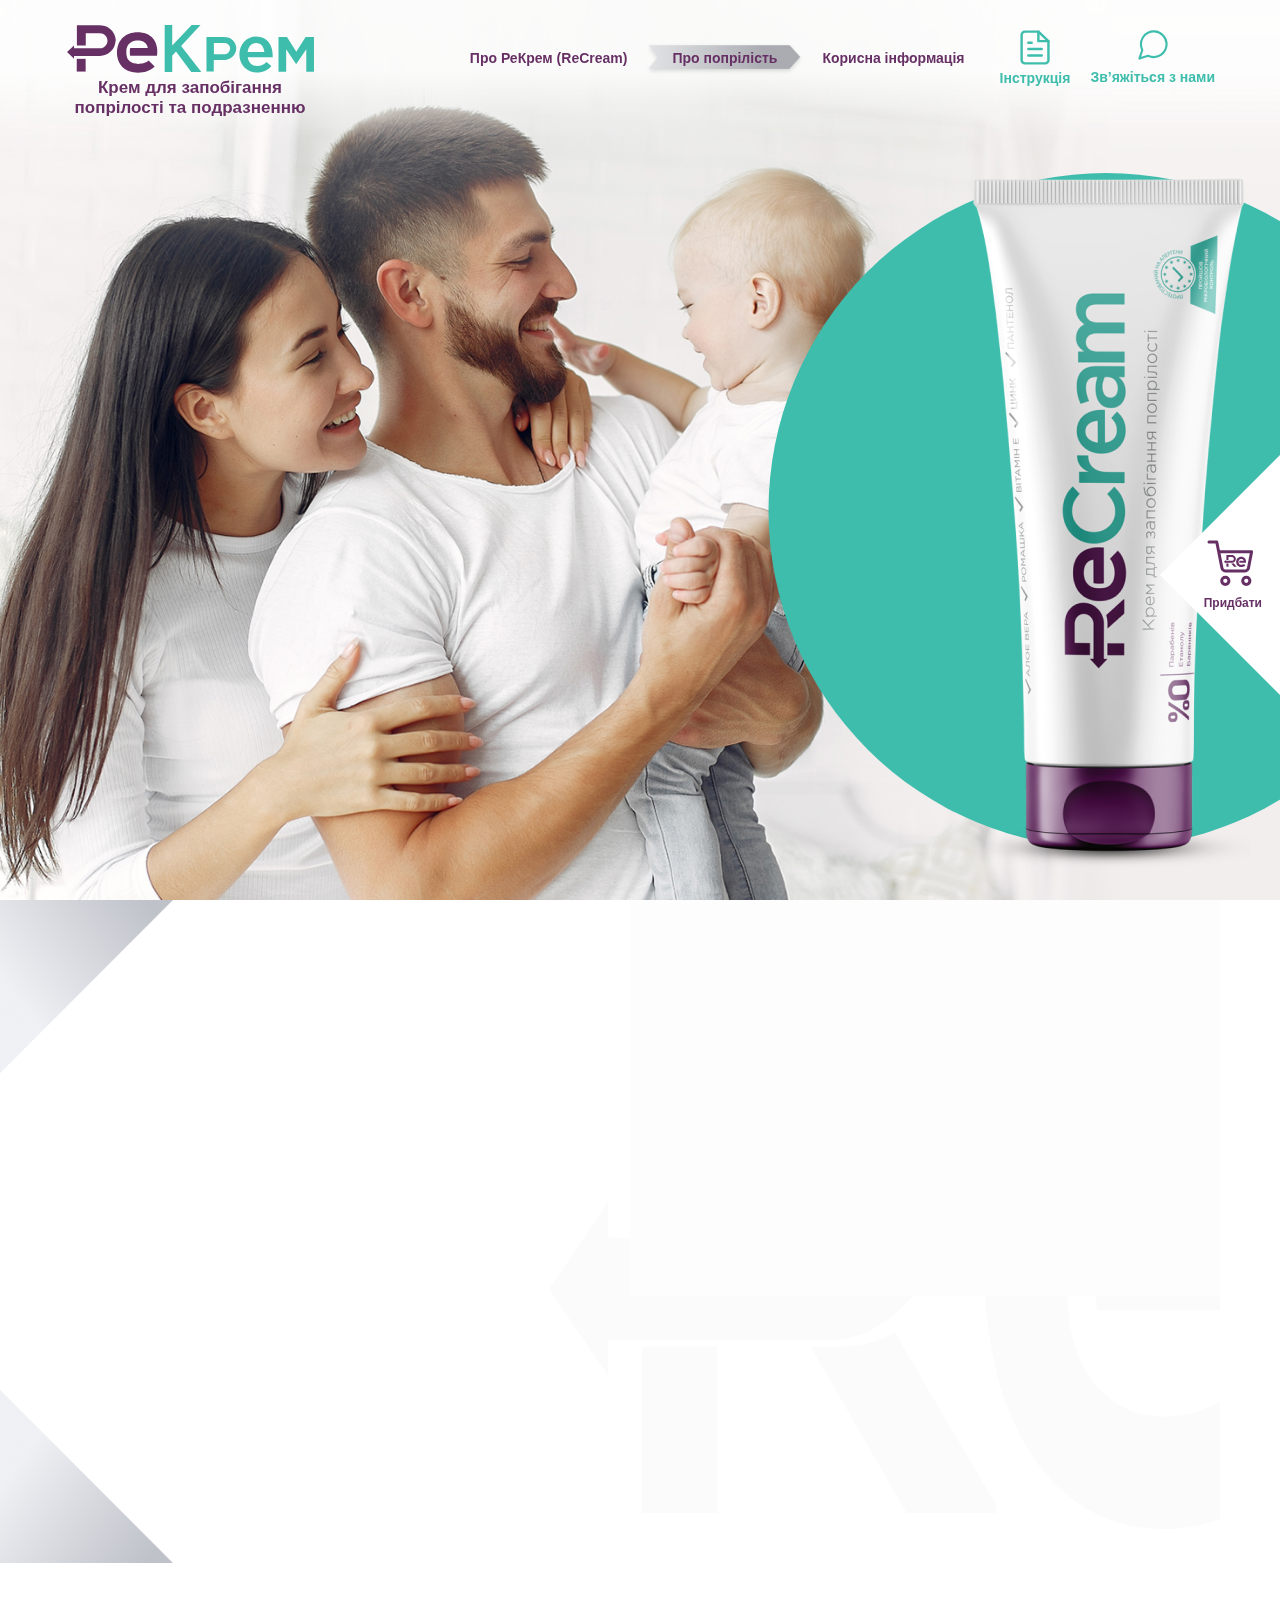
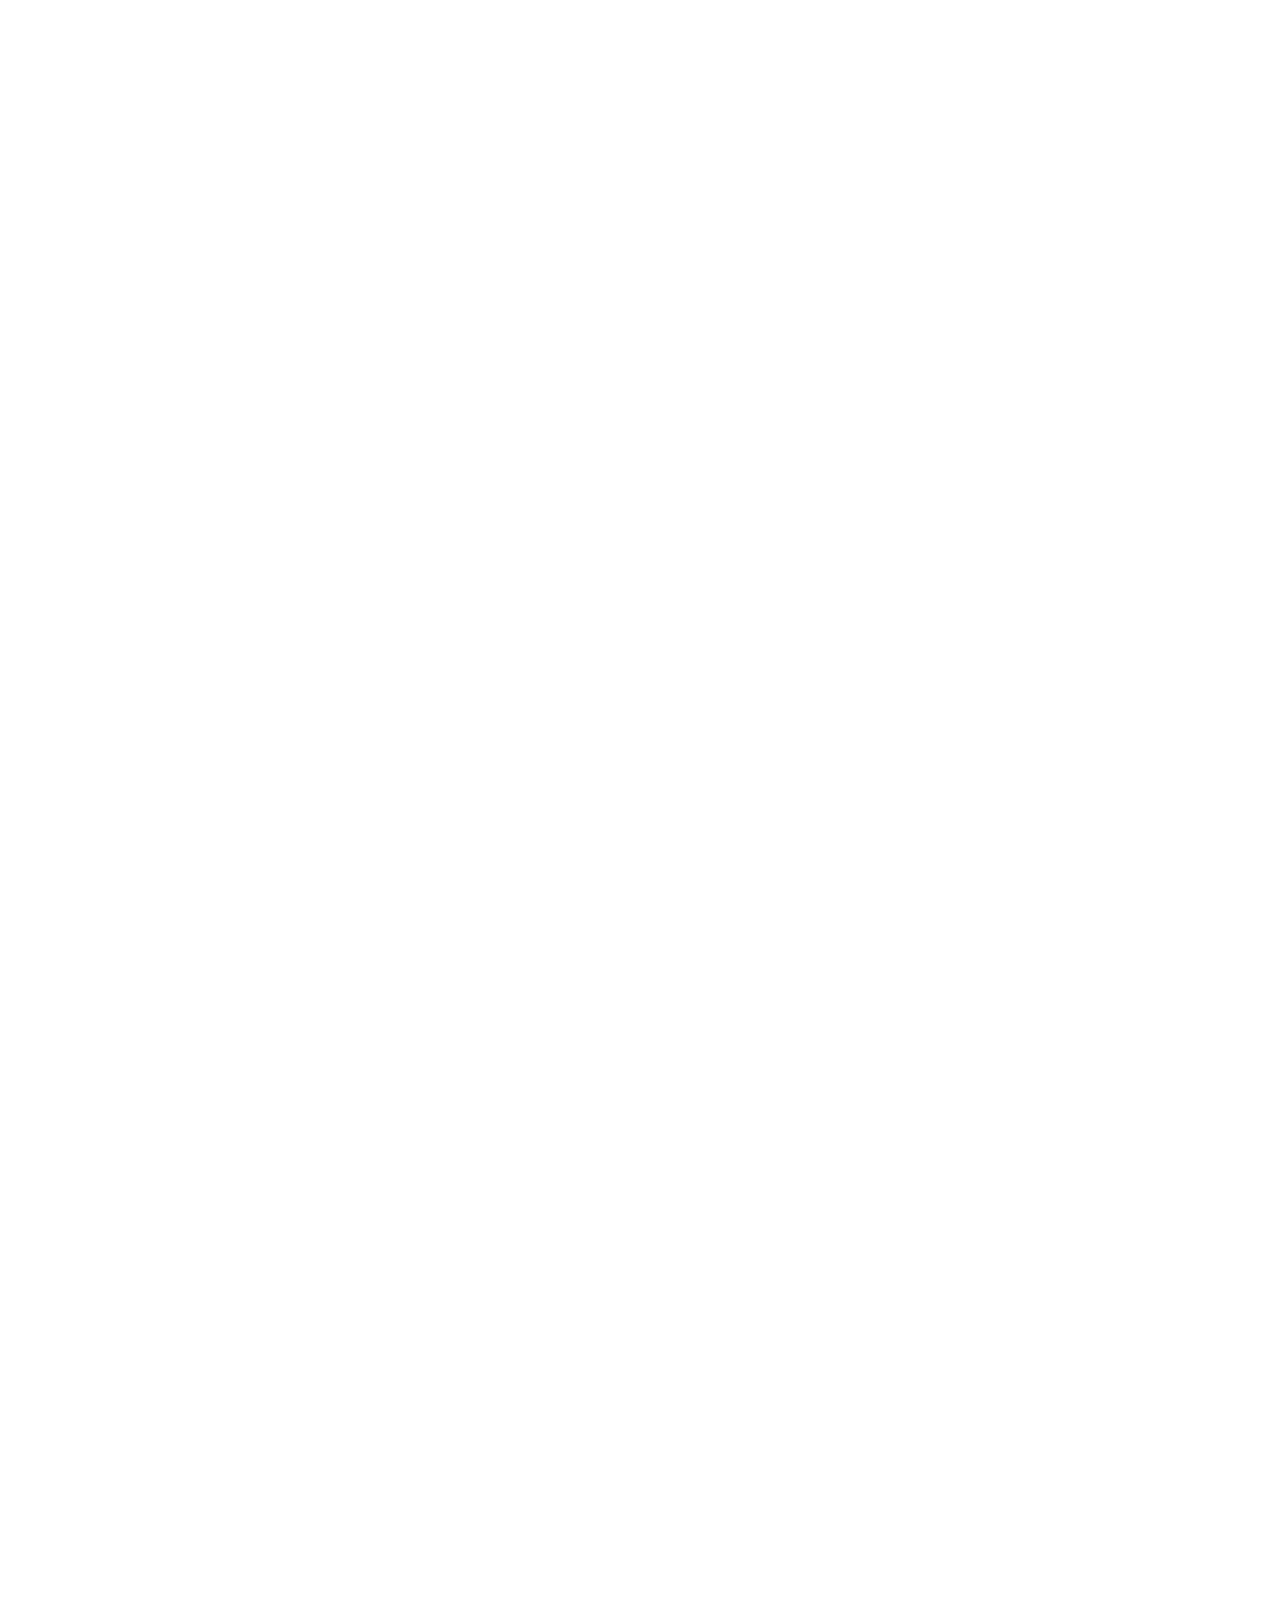
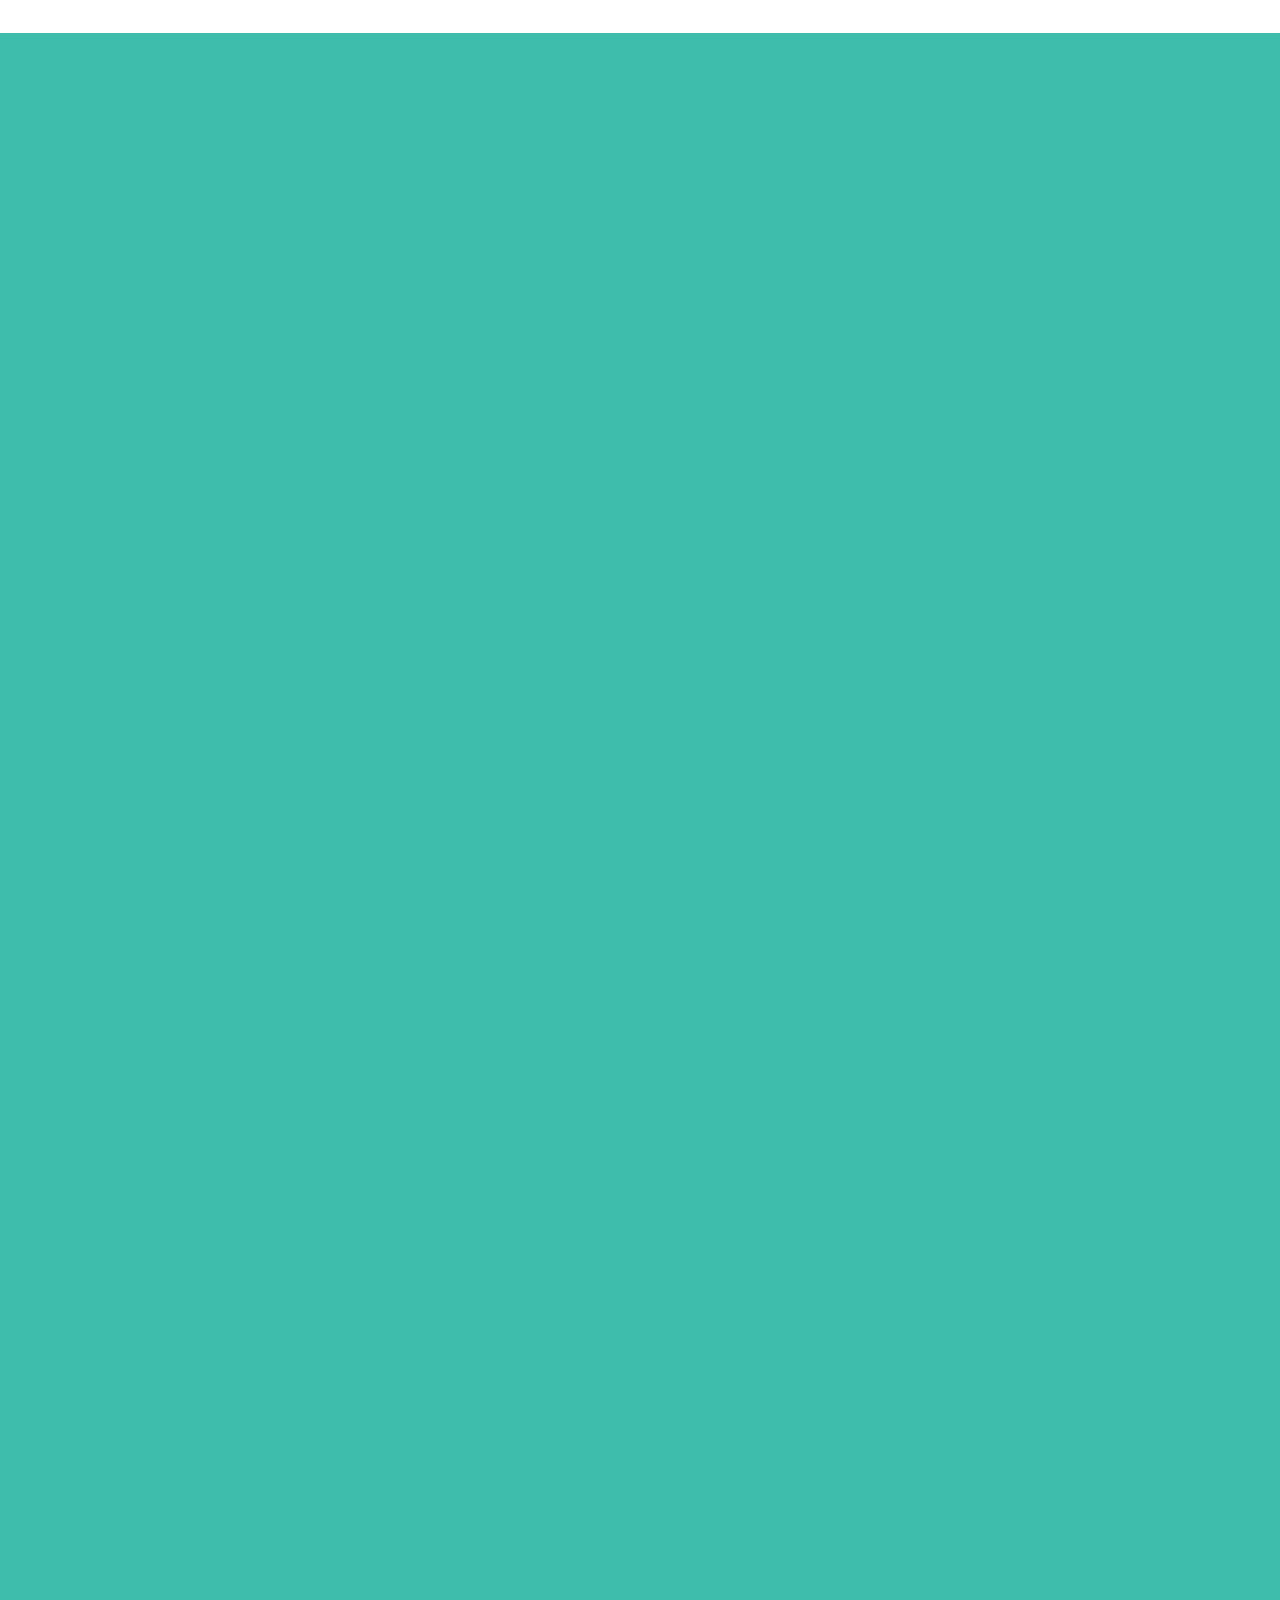
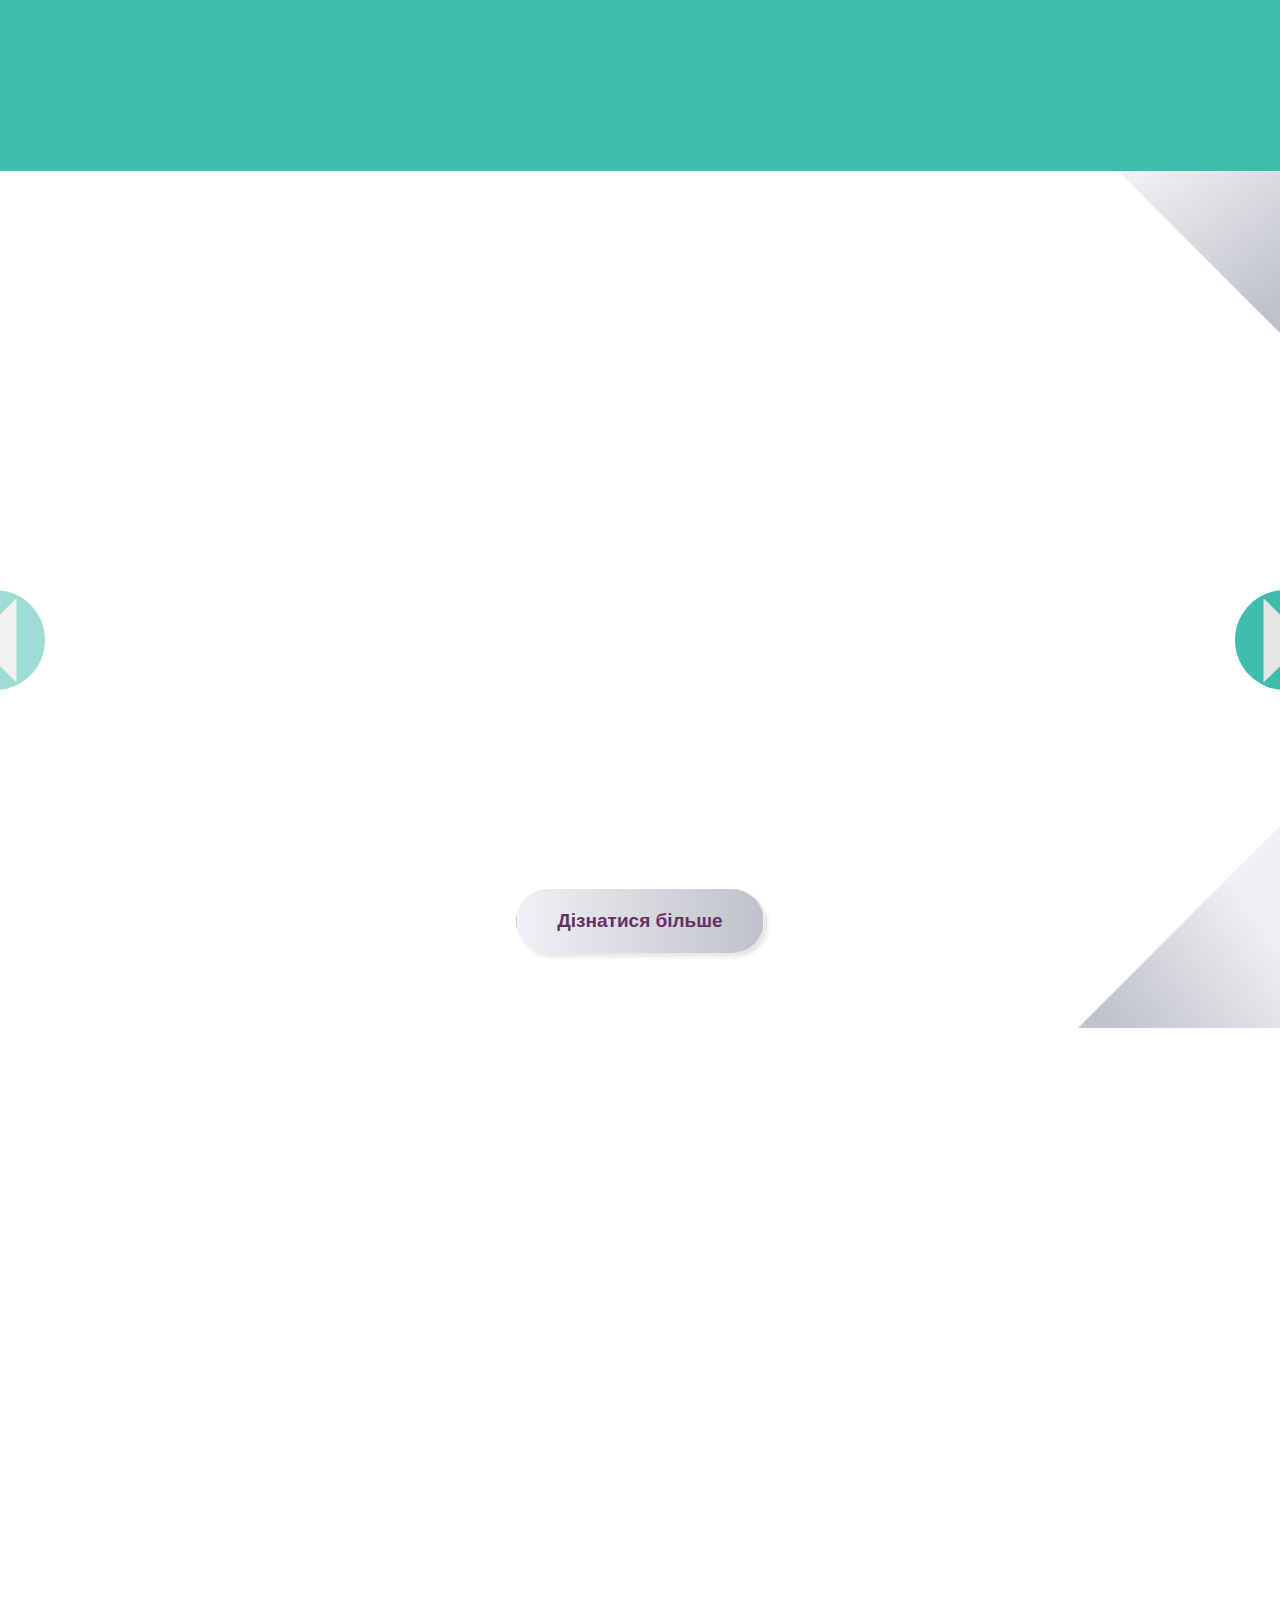
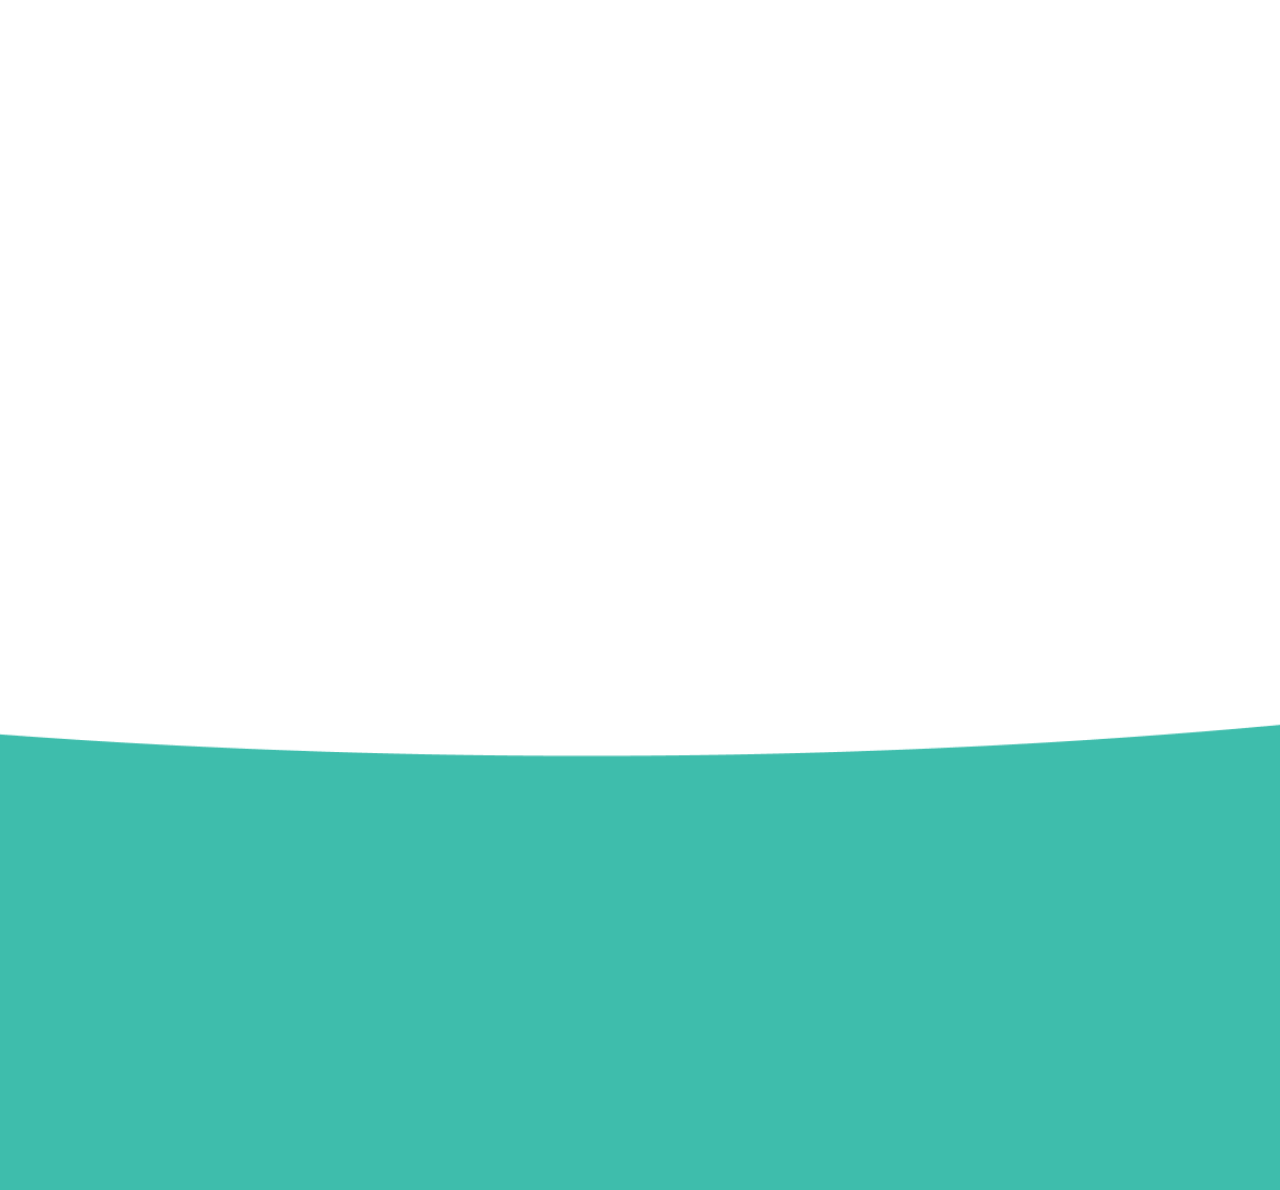
==== commit 496f32c0: "Add animation, fixed header and fixes of greeting sections" ====
--- a/aboutPage.html
+++ b/aboutPage.html
@@ -9,14 +9,20 @@
     rel="stylesheet"
     href="https://cdn.jsdelivr.net/npm/swiper@9/swiper-bundle.min.css"
   />
+  <link
+    rel="stylesheet"
+    href="https://unpkg.com/aos@2.3.1/dist/aos.css"
+  >
   <title>РеКрем: про попрілість</title>
 </head>
 <body>
-  <header>
+  <header data-aos="fade-down">
     <div class="container">
       <div class="header__wrapper">
         <div class="logo">
-          <img src="./images/logo--color.svg" alt="ReCream">
+          <a href="./index.html">
+            <img src="./images/logo--color.svg" alt="ReCream">
+          </a>
           <p>
             <strong class="violet">
               Крем для запобігання попрілості та подразненню
@@ -43,7 +49,7 @@
             <li>
               <ul class="header__nav-sublist">
                 <li>
-                  <a href="">
+                  <a href="./files/ReCream_instruction.pdf" target="_blank">
                     <img src="./images/instruction-icon.svg" alt="Instruction">
                     Інструкція
                   </a>
@@ -91,7 +97,7 @@
             <li>
               <ul class="header-mobile__nav-sublist">
                 <li>
-                  <a href="">
+                  <a href="./files/ReCream_instruction.pdf" target="_blank">
                     <img src="./images/instruction-icon.svg" alt="Instruction">
                     Інструкція
                   </a>
@@ -115,27 +121,23 @@
         <img src="./images/about-greeting-background.jpg" alt="ReCream">
       </div>
       <div class="container">
-        <div class="greeting__content greeting__content--about">
-          <div class="greeting__content--main-links greeting__content--other-links">
-            <a href="/" class="buy buy--other-pages">
-              <img src="./images/cart-icon.svg" alt="Buy">
-              <strong class="violet">
-                Придбати
-              </strong>
-            </a>
-          </div>
+        <div data-aos="zoom-in" class="greeting__content greeting__content--about">
           <div class="greeting__content--about__description">
             <img src="./images/cream__tube.png" alt="ReCream">
           </div>
         </div>
       </div>
+      <a href="#buy-reCream" class="buy buy--white-main">
+        <img src="./images/cart-icon.svg" alt="Cart">
+        <strong class="violet">Придбати</strong>
+      </a>
     </section>
     <section class="section section-about--main section-about--about">
       <div class="container">
         <div class="about__content">
           <div class="about__content-overlay"></div>
-          <img src="./images/about-img--about.png" alt="ReCream">
-          <div class="about__content-text about__content-text--about">
+          <img data-aos="fade-down-right" src="./images/about-img--about.png" alt="ReCream">
+          <div data-aos="fade-up-left" class="about__content-text about__content-text--about">
             <h2 class="about__title about__title--about">
               Крем для запобігання попрілості та подразненню
             </h2>
@@ -175,11 +177,11 @@
     </section>
     <section class="section section-who--about">
       <div class="container">
-        <h2>
+        <h2 data-aos="fade-down">
           Для кого призначений Ре<strong class="blue">Крем?</strong>
         </h2>
         <div class="who__content">
-          <div class="who__content-item who__content-text">
+          <div data-aos="fade-right" class="who__content-item who__content-text">
             <p>
               <strong class="violet">
                 Малюки з перших днів життя
@@ -191,10 +193,10 @@
               РеКрем ефективний у 92% випадків дерматитів.
             </p>
           </div>
-          <div class="who__content-item who__content-photo">
+          <div data-aos="zoom-in" class="who__content-item who__content-photo">
             <img src="./images/who-photo.jpg" alt="">
           </div>
-          <div class="who__content-item who__content-text">
+          <div data-aos="fade-left" class="who__content-item who__content-text">
             <p>
               <strong class="violet">
                 Жінки під час грудного вигодовування
@@ -205,7 +207,7 @@
               тріщин сосків та подразнень. Перед годуванням дитини необхідно змити крем з грудей.
             </p>
           </div>
-          <div class="who__content-item who__content-text">
+          <div data-aos="fade-right" class="who__content-item who__content-text">
             <p>
               <strong class="violet">
                 Підлітки, що мають проблемну шкіру
@@ -216,7 +218,7 @@
               та мигдалю, вітамін Е, спричиняють протизапальний ефект, допомагають позбутися висипань на шкірі.
             </p>
           </div>
-          <div class="who__content-item who__content-text">
+          <div data-aos="fade-left" class="who__content-item who__content-text">
             <p>
               <strong class="violet">
                 Люди похилого віку
@@ -232,19 +234,19 @@
     </section>
     <section class="section section-how--about">
       <div class="container">
-        <h2>
+        <h2 data-aos="fade-down">
           Як застосовувати крем Ре<strong class="blue">Крем?</strong>
         </h2>
-        <p class="with--background">
+        <p data-aos="fade-down" class="with--background">
           <strong class="violet">
             Використовуйте крем РеКрем при кожній зміні підгузку у малюка, щоб запобігти появі попрілостей!
           </strong>
         </p>
         <div class="how__content">
-          <div class="how__content-img-wrapper">
+          <div data-aos="fade-right" class="how__content-img-wrapper">
             <img src="./images/how__img.jpg" alt="Як застосовувати крем?">
           </div>
-          <ul class="how__content-list">
+          <ul data-aos="fade-left" class="how__content-list">
             <li>
               <p>
                 Очистіть шкіру малюка, краще під водою
@@ -271,7 +273,7 @@
     </section>
     <section class="section-test--about">
       <div class="container container--test">
-        <div class="test__text">
+        <div data-aos="fade-down" class="test__text">
           <h2>
             Результати незалежного тестування Naprobu
           </h2>
@@ -290,7 +292,7 @@
           </p>
         </div>
         <div class="test__list">
-          <div class="test__list-item">
+          <div data-aos="flip-right" class="test__list-item">
             <div class="test__list-item-photo">
               <img src="./images/test__list-item-1.jpg" alt="">
             </div>
@@ -307,7 +309,7 @@
               </p>
             </div>
           </div>
-          <div class="test__list-item">
+          <div data-aos="flip-right" class="test__list-item">
             <div class="test__list-item-photo">
               <img src="./images/test__list-item-2.jpg" alt="">
             </div>
@@ -324,7 +326,7 @@
               </p>
             </div>
           </div>
-          <div class="test__list-item">
+          <div data-aos="flip-right" class="test__list-item">
             <div class="test__list-item-photo">
               <img src="./images/test__list-item-3.jpg" alt="">
             </div>
@@ -342,7 +344,7 @@
             </div>
           </div>
         </div>
-        <p>
+        <p data-aos="fade-down">
           <span>
             <img src="./images/logo-text--white.svg" alt="ReCream">
           </span>
@@ -354,11 +356,11 @@
     </section>
     <section class="section section--useful--main">
       <div class="container container--useful--main">
-        <h2>
+        <h2 data-aos="fade-up">
           Корисна <strong class="blue">інформація</strong>
         </h2>
         <div class="useful__content">
-          <div class="swiper useful__content-slider">
+          <div data-aos="fade-up" class="swiper useful__content-slider">
             <div class="swiper-wrapper useful__content-slider-wrapper">
               <div class="swiper-slide useful__content-slider-item">
                 <div class="useful__content-slider-card">
@@ -372,7 +374,7 @@
                     Наша шкіра – це перший індикатор стану організму. Будь-які прояви у вигляді сверблячки,
                     почервоніння, лущення, печіння або висипів можуть бути симптомами атопічного дерматиту
                   </p>
-                  <a href="" class="toContent toContent--small">
+                  <a href="./articleFirst.html" class="toContent toContent--small">
                     <svg width="44" height="22" viewBox="0 0 44 22" xmlns="http://www.w3.org/2000/svg">
                       <path d="M43.3491 0L21.7931 22L0.237122 0H43.3491Z"/>
                     </svg>
@@ -391,7 +393,7 @@
                     Існує багато причин, які спонукають батьків звертатися до дитячого лікаря, але найчастіше це відбувається
                     через різні висипання на тілі малечі. Пелюшковий дерматит у хлопчиків та дівчаток
                   </p>
-                  <a href="" class="toContent toContent--small">
+                  <a href="./articleFirst.html" class="toContent toContent--small">
                     <svg width="44" height="22" viewBox="0 0 44 22" xmlns="http://www.w3.org/2000/svg">
                       <path d="M43.3491 0L21.7931 22L0.237122 0H43.3491Z"/>
                     </svg>
@@ -410,7 +412,7 @@
                     Подразнення шкірного покриву через тривалий контакт з випорожненнями, а також порушення
                     відведення поту – це одні з найпоширеніших проблем, які властиві новонародженим дітям.
                   </p>
-                  <a href="" class="toContent toContent--small">
+                  <a href="./articleFirst.html" class="toContent toContent--small">
                     <svg width="44" height="22" viewBox="0 0 44 22" xmlns="http://www.w3.org/2000/svg">
                       <path d="M43.3491 0L21.7931 22L0.237122 0H43.3491Z"/>
                     </svg>
@@ -430,7 +432,7 @@
                     поводиться з побутовими предметами, інші ігнорують щоденний догляд або страждають на хронічні
                     захворювання. 
                   </p>
-                  <a href="" class="toContent toContent--small">
+                  <a href="./articleFirst.html" class="toContent toContent--small">
                     <svg width="44" height="22" viewBox="0 0 44 22" xmlns="http://www.w3.org/2000/svg">
                       <path d="M43.3491 0L21.7931 22L0.237122 0H43.3491Z"/>
                     </svg>
@@ -449,7 +451,7 @@
                     Наша шкіра – це перший індикатор стану організму. Будь-які прояви у вигляді сверблячки,
                     почервоніння, лущення, печіння або висипів можуть бути симптомами атопічного дерматиту
                   </p>
-                  <a href="" class="toContent toContent--small">
+                  <a href="./articleFirst.html" class="toContent toContent--small">
                     <svg width="44" height="22" viewBox="0 0 44 22" xmlns="http://www.w3.org/2000/svg">
                       <path d="M43.3491 0L21.7931 22L0.237122 0H43.3491Z"/>
                     </svg>
@@ -468,7 +470,7 @@
                     Наша шкіра – це перший індикатор стану організму. Будь-які прояви у вигляді сверблячки,
                     почервоніння, лущення, печіння або висипів можуть бути симптомами атопічного дерматиту
                   </p>
-                  <a href="" class="toContent toContent--small">
+                  <a href="./articleFirst.html" class="toContent toContent--small">
                     <svg width="44" height="22" viewBox="0 0 44 22" xmlns="http://www.w3.org/2000/svg">
                       <path d="M43.3491 0L21.7931 22L0.237122 0H43.3491Z"/>
                     </svg>
@@ -487,7 +489,7 @@
                     Наша шкіра – це перший індикатор стану організму. Будь-які прояви у вигляді сверблячки,
                     почервоніння, лущення, печіння або висипів можуть бути симптомами атопічного дерматиту
                   </p>
-                  <a href="" class="toContent toContent--small">
+                  <a href="./articleFirst.html" class="toContent toContent--small">
                     <svg width="44" height="22" viewBox="0 0 44 22" xmlns="http://www.w3.org/2000/svg">
                       <path d="M43.3491 0L21.7931 22L0.237122 0H43.3491Z"/>
                     </svg>
@@ -506,7 +508,7 @@
               <path d="M43.3491 0L21.7931 22L0.237122 0H43.3491Z"/>
             </svg>
           </div>
-          <a href="">
+          <a href="./usefullInfoPage.html">
             <strong class="violet">
               Дізнатися більше
             </strong>
@@ -514,44 +516,50 @@
         </div>
       </div>
     </section>
-    <section class="section section--buy">
+    <section id="buy-reCream" class="section section--buy">
       <div class="container">
-        <h2>
+        <h2 data-aos="fade-up">
           Зручно замовити Ре<strong class="blue">Крем online</strong>
         </h2>
         <div class="buy__cards">
-          <div class="buy__card">
+          <div data-aos="flip-down" data-aos-delay="500" class="buy__card">
             <img src="./images/tabletki__logo.png" alt="Tabletki">
             <p>
               <strong class="violet">
                 Забронювати зі знижкою в найближчій аптеці
               </strong>
             </p>
-            <a href="">
+            <a href="https://tabletki.ua/uk/ReCream/1016187/" target="_blank">
               <img src="./images/cart-icon--white.svg" alt="Забронювати">
               <strong>Забронювати</strong>
             </a>
           </div>
-          <div class="buy__card">
+          <div data-aos="flip-down" data-aos-delay="500" class="buy__card">
             <img src="./images/parfum__logo.png" alt="Parfum">
             <p>
               <strong class="violet">
                 Замовити в інтернет-магазині косметики з безкоштовною доставкою
               </strong>
             </p>
-            <a href="">
+            <a 
+              href="https://parfums.ua/product/krem-pod-podguzniki-ot-oprelostej-detskij-recream?utm_source=recream&utm_medium=where_to_buy&utm_campaign=recream_site"
+              target="_blank"
+            >
               <img src="./images/cart-icon--white.svg" alt="Придбати онлайн">
               <strong>Придбати онлайн</strong>
             </a>
           </div>
-          <div class="buy__card">
+          <div data-aos="flip-down" data-aos-delay="500" class="buy__card">
             <img src="./images/liki__logo.png" alt="Liki24">
             <p>
               <strong class="violet">
                 Замовити в найближчій аптеці з доставкою додому 
               </strong>
             </p>
-            <a href="">
+            <a
+              href="https://liki24.com/uk/p/rekrem-recream-krem-dlya-predotvrasheniya-oprelosti-krem-tuba-75-g/"
+              target="_blank"
+            >
               <img src="./images/cart-icon--white.svg" alt="Замовити з доставкою">
               <strong>Замовити з доставкою</strong>
             </a>
@@ -561,7 +569,7 @@
     </section>
     <section class="section section--conect">
       <div class="container">
-        <div class="conect__wrapper">
+        <div data-aos="zoom-in" class="conect__wrapper">
           <div class="conect__background">
             <img src="./images/background-conect.png">
             <div class="connect__content">
@@ -604,46 +612,51 @@
   </main>
   <footer>
     <div class="container">
-      <p>
-        Реклама косметичного засобу. РеКрем (ReCream) крем для запобігання попрілості. Висновок
-        ДСЕЕ № 12.2-18-3 14477 від 02.07.2019 р. Перед застосуванням бажано проконсультуватися з лікарем та
-        ознайомитися з інструкцією. Важливо: перед застосуванням перевірити на алергічну реакцію. У разі
-        виникнення алергічної реакції, звернутися до лікаря. Для зовнішнього застосування.
-        Не є лікарським засобом. Виробник: Beka Ilaç Ve Kimya San. Tic. Ltd. Şti. (ТОВ «Бека Ілач Ве Кім'я Сан.
-        Тідж. Лтд. Шті.»), Туреччина. Імпортер: ТОВ «БІОКОДЕКС Україна» - компанія французької групи Biocodex,
-        04073, м. Київ, пр. Степана Бандери, 28-А. Тел.: +38 044 237 77 84. Повідомлення щодо скарг на якість та
-        небажані явища надсилати компанії-імпортеру на е-mail: quality@biocodex.ua або за телефоном. Тарифікація
-        дзвінків згідно з тарифами Вашого оператора. Цей веб-сайт призначений для української аудиторії та
-        підпорядковується правовим нормам, що діють в Україні.
-      </p>
-      <p>
-        Цей веб-сайт призначений для української аудиторії та підпорядковується правовим нормам, що діють в Україні.
-      </p>
-      <p>
-        Всі права захищені РеКрем 2023
-      </p>
-      <div class="footer__logos">
-        <div class="logo logo--white">
-          <img src="./images/logo--white.svg" alt="ReCream">
-          <p>
-              Крем для запобігання попрілості та подразненню
-          </p>
-        </div>
-        <div class="links">
-          <a href="https://www.facebook.com/RecreamUA/" target="_blank">
-            <img src="./images/facebook-logo.svg" alt="Facebook">
-          </a>
-          <a href="https://www.instagram.com/recream_ua/?hl=uk" target="_blank">
-            <img src="./images/instagram-logo.svg" alt="Instagram">
-          </a>
-        </div>
-        <div class="biodex">
-          <img src="./images/biodex-logo.svg" alt="Biodex">
+      <div data-aos="zoom-in" class="footer__wrappper">
+        <p>
+          Реклама косметичного засобу. РеКрем (ReCream) крем для запобігання попрілості. Висновок
+          ДСЕЕ № 12.2-18-3 14477 від 02.07.2019 р. Перед застосуванням бажано проконсультуватися з лікарем та
+          ознайомитися з інструкцією. Важливо: перед застосуванням перевірити на алергічну реакцію. У разі
+          виникнення алергічної реакції, звернутися до лікаря. Для зовнішнього застосування.
+          Не є лікарським засобом. Виробник: Beka Ilaç Ve Kimya San. Tic. Ltd. Şti. (ТОВ «Бека Ілач Ве Кім'я Сан.
+          Тідж. Лтд. Шті.»), Туреччина. Імпортер: ТОВ «БІОКОДЕКС Україна» - компанія французької групи Biocodex,
+          04073, м. Київ, пр. Степана Бандери, 28-А. Тел.: +38 044 237 77 84. Повідомлення щодо скарг на якість та
+          небажані явища надсилати компанії-імпортеру на е-mail: quality@biocodex.ua або за телефоном. Тарифікація
+          дзвінків згідно з тарифами Вашого оператора. Цей веб-сайт призначений для української аудиторії та
+          підпорядковується правовим нормам, що діють в Україні.
+        </p>
+        <p>
+          Цей веб-сайт призначений для української аудиторії та підпорядковується правовим нормам, що діють в Україні.
+        </p>
+        <p>
+          Всі права захищені РеКрем 2023
+        </p>
+        <div class="footer__logos">
+          <div class="logo logo--white">
+            <a href="./index.html">
+              <img src="./images/logo--white.svg" alt="ReCream">
+            </a>
+            <p>
+                Крем для запобігання попрілості та подразненню
+            </p>
+          </div>
+          <div class="links">
+            <a href="https://www.facebook.com/RecreamUA/" target="_blank">
+              <img src="./images/facebook-logo.svg" alt="Facebook">
+            </a>
+            <a href="https://www.instagram.com/recream_ua/?hl=uk" target="_blank">
+              <img src="./images/instagram-logo.svg" alt="Instagram">
+            </a>
+          </div>
+          <div class="biodex">
+            <img src="./images/biodex-logo.svg" alt="Biodex">
+          </div>
         </div>
       </div>
     </div>
   </footer>
 
+  <script src="https://unpkg.com/aos@2.3.1/dist/aos.js"></script>
   <script src="https://cdn.jsdelivr.net/npm/swiper@9/swiper-bundle.min.js"></script>
   <script src="./index.js"></script>
 </body>
--- a/index.css
+++ b/index.css
@@ -76,6 +76,7 @@
 html,
 body {
   overflow-x: hidden;
+  scroll-behavior: smooth;
 }
 body {
   font-family: 'Open Sans', sans-serif;
@@ -123,6 +124,10 @@
   color: var(--color-accent-violet);
 }
 
+strong.white {
+  color: var(--color-white);
+}
+
 button {
   cursor: pointer;
 }
@@ -130,7 +135,12 @@
 
 /*#region header*/
 header {
-  background: linear-gradient(180deg, #FFFFFF 0%, rgba(255, 255, 255, 0) 29.77%);
+  position: fixed;
+  top: 0;
+  right: 0;
+  left: 0;
+  z-index: 11;
+  background: linear-gradient(180deg, rgba(255,255,255,0.8) 50%, rgba(255,255,255,0) 100%);
 }
 
 .header-mobile {
@@ -141,8 +151,8 @@
   display: flex;
   justify-content: space-between;
   align-items: flex-start;
-  padding-top: 45px;
-  padding-bottom: 45px;
+  padding-top: 25px;
+  padding-bottom: 25px;
 }
 
 .logo {
@@ -164,11 +174,11 @@
   display: flex;
   align-items: center;
   justify-content: space-between;
-  gap: 80px;
+  gap: 50px;
 }
 
 .header__nav-list li a {
-  padding: 10px 25px;
+  padding: 10px 15px;
   font-weight: 700;
   font-size: 14px;
   color: var(--color-accent-violet);
@@ -217,6 +227,9 @@
 .header__nav-sublist li a img {
   margin-bottom: 5px;
 }
+.header__nav-sublist li:last-child a img {
+  margin-bottom: 9px;
+}
 
 
 /*#endregion header*/
@@ -234,81 +247,22 @@
   width: 100%;
   height: 100vh;
 }
+
 .greeting__content {
-  min-height: calc(100vh - 231px);
-  max-height: calc(100vh - 231px);
-}
-
-.greeting__content--main {
-  padding-bottom: 32px;
-  padding-left: 90px;
-  padding-right: 35px;
-  display: flex;
-  align-items: flex-end;
-  justify-content: space-between;
-}
-
-a.toContent {
   position: relative;
-  top: -25px;
-  width: 80px;
-  height: 80px;
-  display: flex;
-  align-items: center;
-  justify-content: center;
-  border-radius: 50%;
-  background-color: var(--color-accent-blue);
-  box-shadow: 4px 4px 8px rgba(0, 0, 0, 0.15);
-  transition: all 0.4s;
-}
-.toContent--with-animation {
-  animation: scrollToContent 2s ease-out infinite;
-}
-a.toContent svg {
-  fill: #e5e5e5;
-  margin-top: 7px;
-}
-a.toContent:hover {
-  background-color: #e5e5e5;
-}
-a.toContent:hover svg {
-  fill: var(--color-accent-blue);
-}
-
-.greeting__content--main-links a.buy {
+  height: 100vh;
+  padding-top: 190px;
+}
+
+.greeting__content--main__description {
+  width: max-content;
   position: absolute;
-  right: 0;
-  padding-right: 35px;
-  top: 50%;
-  bottom: 50%;
-  text-align: center;
-  transition: all 0.4s;
-}
-.greeting__content--main-links a.buy:hover {
-  transform: scale(1.1);
-}
-.greeting__content--main-links a.buy img {
-  min-height: 42px;
-  width: 42px;
-  margin: 0 auto 5px;
-}
-.greeting__content--main-links a.buy::before {
-  content: '';
-  position: absolute;
-  top: 50%;
-  transform: translateY(-45%);
-  right: 0;
   bottom: 0;
-  display: block;
-  border: 260px solid transparent; 
-  border-right: 170px solid var(--color-white);
-  z-index: -1;
-}
-
-.greeting__content--main__description {
-  position: relative;
-}
-
+  right: 90px;
+}
+.greeting__content--main__description img {
+  max-height: calc(100vh - 190px);
+}
 .greeting__content--main__description::before {
   content: '';
   position: absolute;
@@ -322,11 +276,10 @@
   background-position: center;
   background-repeat: no-repeat;
 }
-
 .greeting__content--main__description::after {
   content: '';
   position: absolute;
-  bottom: -35px;
+  bottom: 0;
   left: 0;
   right: 0;
   display: block;
@@ -337,10 +290,6 @@
   background-repeat: no-repeat;
   background-position: bottom center;
   z-index: -1;
-}
-
-.greeting__content--main__description img {
-  margin: 0 auto;
 }
 /*#endregion greeting*/
 
@@ -361,7 +310,7 @@
   left: 0;
 }
 .section-about--main::before {
-  top: 1px;
+  top: 0;
   transform: scaleY(-1);
 }
 .section-about--main::after {
@@ -374,6 +323,8 @@
   justify-content: space-between;
   position: relative;
   gap: 25px;
+  padding-top: 40px;
+  padding-bottom: 40px;
 }
 
 .about__content-overlay {
@@ -399,7 +350,6 @@
 }
 
 .about__content-text {
-  margin-top: 8%;
   margin-right: 55px;
   flex-basis: calc(50% - 25px);
 }
@@ -479,10 +429,6 @@
   align-items: stretch;
   justify-content: center;
   gap: 45px;
-}
-
-.applying__tab-card {
-
 }
 
 .applying__tab-card-decoration {
@@ -671,10 +617,6 @@
 /*#endregion advatanges*/
 
 /*#region chafing*/
-.section-chafing--main {
-
-}
-
 .chafing__text {
   position: relative;
   z-index: 1;
@@ -1185,54 +1127,21 @@
 /*#endregion modal*/
 
 /*#region aboutPage*/
-.greeting__content--main-links.greeting__content--other-links a.buy.buy--other-pages {
-  padding-right: 12px;
-  padding-top: 35px;
-  top: 60%;
+.greeting__content--about__description {
   position: absolute;
-  right: 0;
-  bottom: 50%;
-  text-align: center;
-  transition: all 0.4s;
-}
-.greeting__content--main-links.greeting__content--other-links a.buy.buy--other-pages::before {
-  top: -210%;
-  transform: translateY(0);
-  border: 140px solid transparent;
-  border-right: 145px solid var(--color-white);
-  content: '';
-  position: absolute;
-  right: 0;
-  bottom: 0;
-  display: block;
-  z-index: -1;
-}
-.greeting__content--other-links--blue.greeting__content--main-links.greeting__content--other-links a.buy.buy--other-pages::before {
-  border-right: 145px solid var(--color-accent-blue);
-}
-.greeting__content--other-links--blue.greeting__content--main-links.greeting__content--other-links a.buy.buy--other-pages {
-  position: absolute;
-  top: 50%;
-  bottom: 50%;
-}
-.greeting__content--other-links--blue.greeting__content--main-links.greeting__content--other-links a.buy.buy--other-pages strong{
-  color: var(--color-white);
-}
-
+  width: max-content;
+  bottom: 30px;
+  right: -30px;
+}
 .greeting__content--about__description img {
-  margin-left: auto;
-  position: relative;
-  max-height: 70vh;
-}
-.greeting__content--about__description {
-  position: relative;
-}
-.greeting__content--about__description::after {
+  max-height: calc(100vh - 190px);
+}
+.greeting__content--about__description::before {
   content: '';
   position: absolute;
   top: 50%;
-  transform: translateY(-52%);
-  right: -245px;
+  right: 50%;
+  transform: translateY(-52%) translateX(50%);
   display: block;
   width: 80vh;
   height: 80vh;
@@ -1803,6 +1712,7 @@
 /*#region usefullPage*/
 .section-slider--usefulPage {
   position: relative;
+  margin-top: 250px;
 }
 .usefulPage__slider {
   max-width: 80%;
@@ -1895,12 +1805,24 @@
 .useful__slider-button.swiper-button-disabled {
   opacity: 0.5 !important;
 }
+.usefulPage__slider-pagination {
+  bottom: -45px !important;
+}
+.swiper-pagination-bullet {
+  background-color: var(--color-accent-violet) !important;
+}
+.swiper-pagination-bullet-active {
+  background-color: var(--color-accent-violet) !important;
+}
 /*#endregion usefullPage*/
 
 /*#region articleFirst*/
 .section-articleFirst__content-wrapper {
   width: 80%;
   margin: 0 auto;
+}
+.section-articleFirst__content h2 {
+  text-align: left;
 }
 .section-articleFirst__content p {
   font-size: 25px;
@@ -1959,8 +1881,107 @@
 .section-articleFirst__content p a:hover {
   color: var(--color-accent-violet);
 }
-/*#region articleFirst*/
-
+/*#endregion articleFirst*/
+
+/*#region articleSecond*/
+.section-articleSecond__content-wrapper p a {
+  display: inline-block;
+  color: var(--color-accent-blue);
+  transition: all 0.4s;
+}
+.section-articleSecond__content-wrapper p a:hover {
+  color: var(--color-accent-violet);
+}
+.articleSecond__content-photo {
+  margin-bottom: 35px;
+}
+/*#endregion articleSecond*/
+
+/*#region additionalLinks*/
+.toContent {
+  display: flex;
+  align-items: center;
+  justify-content: center;
+  border-radius: 50%;
+  background-color: var(--color-accent-blue);
+  box-shadow: 4px 4px 8px rgba(0, 0, 0, 0.15);
+  transition: all 0.4s;
+}
+.toContent svg {
+  fill: #e5e5e5;
+  margin-top: 7px;
+}
+.toContent:hover {
+  background-color: #e5e5e5;
+}
+.toContent:hover svg {
+  fill: var(--color-accent-blue);
+}
+
+.toContent--greeting {
+  position: absolute;
+  bottom: 45px;
+  left: 45px;
+  width: 80px;
+  height: 80px;
+  animation: scrollToContent 2s ease-out infinite;
+}
+.toContent--small {
+  width: 50px;
+  height: 50px;
+}
+
+.buy {
+  position: absolute;
+  right: 18px;
+  display: flex;
+  flex-direction: column;
+  align-items: center;
+  justify-content: center;
+  gap: 10px;
+  z-index: 2;
+  transition: all 0.4s;
+}
+.buy:hover {
+  transform: scale(1.1) translateX(-3px);
+}
+.buy img {
+  min-height: 30px;
+  margin-right: 5px;
+}
+.buy strong {
+  font-size: 12px;
+}
+.buy--white-main {
+  top: 60%;
+}
+.buy::after {
+  content: '';
+  position: absolute;
+  right: -18px;
+  display: block;
+  width: 0;
+  height: 0;
+  z-index: -1;
+}
+.buy--white-main::after {
+  content: '';
+  border-top: 120px solid transparent;
+  border-right: 120px solid white;
+  border-bottom: 120px solid transparent;
+}
+.buy--blue {
+  width: max-content;
+  top: 50%;
+  bottom: 50%;
+}
+.buy--blue::after {
+  content: '';
+  border-top: 120px solid transparent;
+  border-right: 120px solid var(--color-accent-blue);
+  border-bottom: 120px solid transparent;
+}
+/*#endregion additinalLinks*/
 
 @media screen and (min-width: 1921px) {
   .useful__slider-button {
@@ -1977,6 +1998,16 @@
   .articleFirst__photo {
     left: -170px;
   }
+
+  .greeting__content--about__description {
+    bottom: 50%;
+    transform: translateY(65%);
+    right: 50px;
+  }
+  .greeting__content--about__description::before {
+    height: 74vh;
+    width: 74vh;
+  }
 }
 
 @media screen and (max-width: 1600px) {
@@ -2005,29 +2036,11 @@
     width: 30px;
   }
 
-  .greeting__content--main {
-    padding-bottom: 15px;
-  }
-
-  .greeting__content--main-links a.buy::before {
-    border: 170px solid transparent;
-    border-right: 100px solid var(--color-white);
-  }
-  .greeting__content--main-links a.buy {
-    padding-right: 25px;
-  }
-  .greeting__content--main-links a.buy strong {
-    display: none;
-  }
-
-  .greeting__content--main__description {
-    max-width: 45%;
-  }
-  .greeting__content--main__description::before {
-    width: 100px;
-    height: 100px;
-    top: -20px;
-    right: -20px;
+  .greeting__content {
+    padding-top: 170px;
+  }
+  .greeting__content--main__description img {
+    max-height: calc(100vh - 170px);
   }
 
   .about__content {
@@ -2035,9 +2048,6 @@
   }
   .about__content-text {
     margin-right: 0;
-  }
-  .section-about--main::before {
-    top: 21px;
   }
 
   .chafing__about {
@@ -2109,6 +2119,9 @@
   .articleFirst__text {
     width: 60%;
   }
+  .section-slider--usefulPage {
+    margin-top: 230px;
+  }
 }
 
 @media screen and (max-width: 1400px) {
@@ -2131,23 +2144,30 @@
   }
 
   .header__nav-list {
-    gap: 5px;
-  }
-
-  .greeting__content--main {
-    padding-bottom: 0;
-  }
-  .greeting__content--main__description {
-    top: 12px;
+    gap: 15px;
+  }
+
+  .greeting__content {
+    padding-top: 145px;
+  }
+  .greeting__content--main__description img {
+    max-height: calc(100vh - 145px);
+  }
+  .greeting__content--main__description::before {
+    width: 105px;
+    height: 105px;
+    top: -25px;
+    right: -25px;
+  }
+  .greeting__content--about__description::before {
+    width: 75vh;
+    height: 75vh;
   }
 
   .section-about--main::before,
   .section-about--main::after {
     height: 180px;
     width: 180px;
-  }
-  .section-about--main::before {
-    top: 47px;
   }
 
   .about__title {
@@ -2163,7 +2183,6 @@
     margin-bottom: 25px;
   }
   .about__content > img {
-    margin-top: 40px;
     margin-bottom: 15px;
   }
 
@@ -2411,9 +2430,46 @@
     left: 25px;
   }
 
+  .section-articleFirst__content-wrapper {
+    width: 85%;
+  }
+  .section-articleFirst__content p,
+  .section-articleFirst__content ul {
+    font-size: 22px;
+  }
+  .articleFirst__text {
+    width: 75%;
+  }
+  .articleFirst__photo {
+    top: 50%;
+    transform: translateY(-50%);
+    height: 85%;
+    left: -180px;
+  }
+
+  .section-slider--usefulPage {
+    margin-top: 180px;
+  }
+
+  .toContent {
+    width: 50px;
+    height: 50px;
+  }
+  .toContent svg {
+    width: 65%;
+  }
+
+  .section-aboutCream--chafing::before {
+    border-top: 90px solid transparent;
+    border-left: 90px solid var(--color-accent-blue);
+    border-bottom: 90px solid transparent;
+  }
 }
 
 @media screen and (max-width: 1200px) {
+  h2 {
+    font-size: 38px;
+  }
   .container {
     padding-left: 45px;
     padding-right: 45px;
@@ -2423,8 +2479,8 @@
   }
 
   .header__wrapper {
-    padding-top: 30px;
-    padding-bottom: 30px;
+    padding-top: 15px;
+    padding-bottom: 15px;
   }
 
   .header__nav-list li a {
@@ -2449,13 +2505,11 @@
   }
 
   .greeting__content {
-    min-height: calc(100vh - 155px);
-    max-height: calc(100vh - 155px);
-  }
-
-  .greeting__content--main__description {
-    top: -35px;
-  }
+    padding-top: 115px;
+  }
+  .greeting__content--main__description img {
+    max-height: calc(100vh - 125px);
+}
 
   .section-greting--main a.toContent {
     position: relative;
@@ -2482,16 +2536,11 @@
   }
 
   .about__content > img {
-    margin-top: 20px;
     margin-bottom: 50px;
     width: 40%;
   }
   .about__content-text {
     flex-basis: calc(60% - 15px);
-  }
-
-  .section-about--main::before {
-    top: 0;
   }
 
   .applying__tab-card {
@@ -2659,11 +2708,37 @@
     height: 175px;
     width: 225px;
   }
+
+  .section-aboutCream--chafing {
+    padding-top: 80px;
+  }
+  .section-articleFirst__content p,
+  .section-articleFirst__content ul {
+    font-size: 20px;
+  }
+  .articleFirst__text {
+    padding-top: 0;
+    padding-bottom: 0;
+  }
+  .articleFirst__photo {
+    left: -115px;
+  }
+
+  .section-slider--usefulPage {
+    margin-top: 130px;
+  }
+  .usefulPage__slider-pagination {
+    bottom: -25px !important;
+  }
+
+  .section-aboutCream--chafing::before {
+    display: none;
+  }
 }
 
 @media screen and (max-width: 1020px) {
   h2 {
-    font-size: 42px;
+    font-size: 36px;
   }
 
   .header__wrapper {
@@ -2674,17 +2749,17 @@
     display: flex;
     align-items: center;
     justify-content: space-between;
-    padding-top: 30px;
-    padding-bottom: 30px;
+    padding-top: 15px;
+    padding-bottom: 15px;
   }
 
   .header-mobile .logo {
     position: relative;
     z-index: 2;
-    max-width: 280px;
+    max-width: 240px;
   }
   .header-mobile .logo p {
-    font-size: 20px;
+    font-size: 15px;
   }
 
   .burger-button {
@@ -2756,12 +2831,13 @@
   }
 
   .header-modile__nav-list {
+    padding-top: 35px;
     display: flex;
     flex-direction: column;
     gap: 35px;
   }
   .header-modile__nav-list li a {
-    font-size: 25px;
+    font-size: 22px;
     font-weight: 700;
     color: var(--color-accent-violet);
     text-align: center;
@@ -2775,53 +2851,36 @@
   }
 
   .header-mobile__nav-sublist li a {
+    font-size: 18px;
     color: var(--color-accent-blue);
   }
   .header-mobile__nav-sublist li a img {
     margin: 0 auto 5px;
   }
 
-  .greeting__content {
-    min-height: calc(100vh - 163px);
-    max-height: calc(100vh - 163px);
-  }
-
-  .greeting__content--main {
-    flex-direction: column-reverse;
-    align-items: center;
-    padding-left: 0;
-  }
-
-  .greeting__content--main__description {
-    top: 10px;
-  }
-
-  .greeting__content--main-links a.toContent {
-    position: static;
-    margin-bottom: 45px;
-    top: 0;
-    left: 0;
-  }
-
   .greeting__content--main__description::after {
     display: none;
   }
-
   .greeting__content--main__description {
-    padding: 40px;
+    padding: 30px;
     border-radius: 45px;
     background-color: rgba(62, 189, 172, 0.4);
-  }
-
+    max-width: 55%;
+    right: 50%;
+    transform: translateX(50%) translateY(60%);
+    bottom: 50%;
+  }
+  .greeting__content--main__description img {
+    max-width: 100%;
+  }
   .greeting__content--main__description::before {
-    width: 110px;
-    height: 110px;
-    top: 25px;
-    right: 25px;
-  }
-
-  .greeting__content--main-links a.buy {
-    z-index: 1;
+    width: 90px;
+    height: 90px;
+    top: 5px;
+    right: 5px;
+  }
+  .greeting__content--about__description {
+    right: 20px;
   }
 
   .about__content {
@@ -3114,6 +3173,38 @@
   .chafing__content-text p:nth-child(3) {
     font-size: 20px;
   }
+
+  .section-articleFirst__content-wrapper {
+    width: 100%;
+  }
+  .section-articleFirst__content p,
+  .section-articleFirst__content ul {
+    font-size: 18px;
+  }
+  .articleFirst__text-with-photo {
+    gap: 25px;
+    justify-content: space-between;
+  }
+  .articleFirst__photo {
+    position: static;
+    transform: translateY(0);
+    height: auto;
+    flex-basis: calc(35% - 25px);
+  }
+  .articleFirst__text {
+    width: 100%;
+    flex-basis: calc(65% - 25px);
+  }
+  .section-articleFirst__content h3 strong {
+    font-size: 25px;
+  }
+  .section-articleFirst__content h3 {
+    font-size: 18px;
+  }
+
+  .toContent--greeting {
+    left: 15px;
+  }
 }
 
 @media screen and (max-width: 768px) {
@@ -3128,8 +3219,8 @@
     font-size: 36px
   }
   .header-mobile {
-    padding-top: 25px;
-    padding-bottom: 25px;
+    padding-top: 20px;
+    padding-bottom: 20px;
   }
   .header-mobile .logo {
     max-width: 220px;
@@ -3137,32 +3228,30 @@
   .header-mobile .logo p {
     font-size: 15px;
   }
+
+  .burger-button {
+    height: 25px;
+    width: 25px;
+  }
+  .burger-button__background {
+    width: 45px;
+    height: 45px;
+  }
+  .burger-button::before {
+    top: 5px;
+  }
+  .burger-button::after {
+    top: calc(100% - 13px);
+  }
+
   .greeting__content--main__description::before {
     display: none;
   }
-
-  .greeting__content--main-links a.toContent {
-    width: 50px;
-    height: 50px;
-  }
-  .greeting__content--main-links a.toContent svg {
-    width: 30px;
-  }
-
-  .greeting__content--main-links a.buy img {
-    position: relative;
-    left: 15px;
-    width: 35px;
-    min-height: 35px;
-  }
-  .greeting__content--main-links a.buy::before {
-    border: 130px solid transparent;
-    border-right: 60px solid var(--color-white);
-  }
-
-  .greeting__content {
-    min-height: calc(100vh - 130px);
-    max-height: calc(100vh - 130px);
+  .greeting__content--main__description {
+    max-width: 75%;
+  }
+  .greeting__content--about__description::before {
+    opacity: 0.5;
   }
 
   .section-about--main::before,
@@ -3172,7 +3261,6 @@
 
   .about__content > img {
     width: 100%;
-    margin-top: 0;
   }
 
   .about__title {
@@ -3387,6 +3475,42 @@
   .usefulPage__slider-button.swiper-button-prev {
     left: 5%;
   }
+
+  .articleFirst__text-with-photo {
+    flex-direction: column;
+  }
+  .articleFirst__photo {
+    width: 50%;
+  }
+  .usefulPage__slider-pagination {
+    bottom: -7px !important;
+  }
+
+  .buy {
+    top: 50%;
+    right: 5px;
+  }
+  .buy img {
+    max-height: 25px;
+  }
+  .buy strong {
+    display: none;
+  }
+  .buy::after {
+    right: -6px;
+  }
+  .buy--white-main::after {
+    content: '';
+    border-top: 65px solid transparent;
+    border-right: 65px solid white;
+    border-bottom: 65px solid transparent;
+  }
+  .buy--blue::after {
+    content: '';
+    border-top: 65px solid transparent;
+    border-right: 65px solid var(--color-accent-blue);
+    border-bottom: 65px solid transparent;
+  }
 }
 
 @media screen and (max-width: 500px) {
@@ -3406,24 +3530,6 @@
   }
   .header-mobile .logo {
     max-width: 140px;
-  }
-
-  .burger-button__background {
-    width: 45px;
-    height: 45px;
-  }
-  .burger-button {
-    width: 25px;
-    height: 20px;
-  }
-  .burger-button::after {
-    top: calc(50% - 3px);
-  }
-  .burger-button__background {
-    transform: translateY(-52%) translateX(48%);
-  }
-  .burger-button.active .burger-button__background {
-    transform: translateY(-50%) translateX(50%);
   }
 
   .header-modile__nav-list li a {
@@ -3442,14 +3548,28 @@
   .header-mobile__nav-sublist li {
     max-width: 80px;
   }
-
-  .greeting__content--main-links a.buy {
-    display: none;
-  }
-  .greeting__content {
-    min-height: calc(100vh - 81px);
-    max-height: calc(100vh - 81px);
-  }
+  .burger-button {
+    right: 15px;
+  }
+
+  .greeting__content--main__description {
+    max-width: 100%;
+  }
+  .greeting__content--main__description {
+    transform: translateX(50%) translateY(50%);
+  }
+  .greeting__content--about__description {
+    right: 50%;
+    transform: translateX(50%);
+  }
+  .greeting__content--about__description::before {
+    border-radius: 35px;
+    height: 110%;
+    width: 110%;
+  }
+
+
+
   .about__title {
     font-size: 32px;
   }
@@ -3684,4 +3804,24 @@
   .usefulPage__slider-card a {
     font-size: 15px;
   }
-}
+
+  .section-articleFirst__content p,
+  .section-articleFirst__content ul {
+    font-size: 15px;
+    margin-bottom: 20px;
+  }
+  .articleFirst__text-with-photo {
+    gap: 15px;
+  }
+  .section-articleFirst__content h3 strong {
+    font-size: 20px;
+  }
+  .section-articleFirst__content h3 {
+    font-size: 15px;
+    margin-bottom: 15px;
+  }
+
+  .section-slider--usefulPage {
+    margin-top: 80px;
+  }
+}
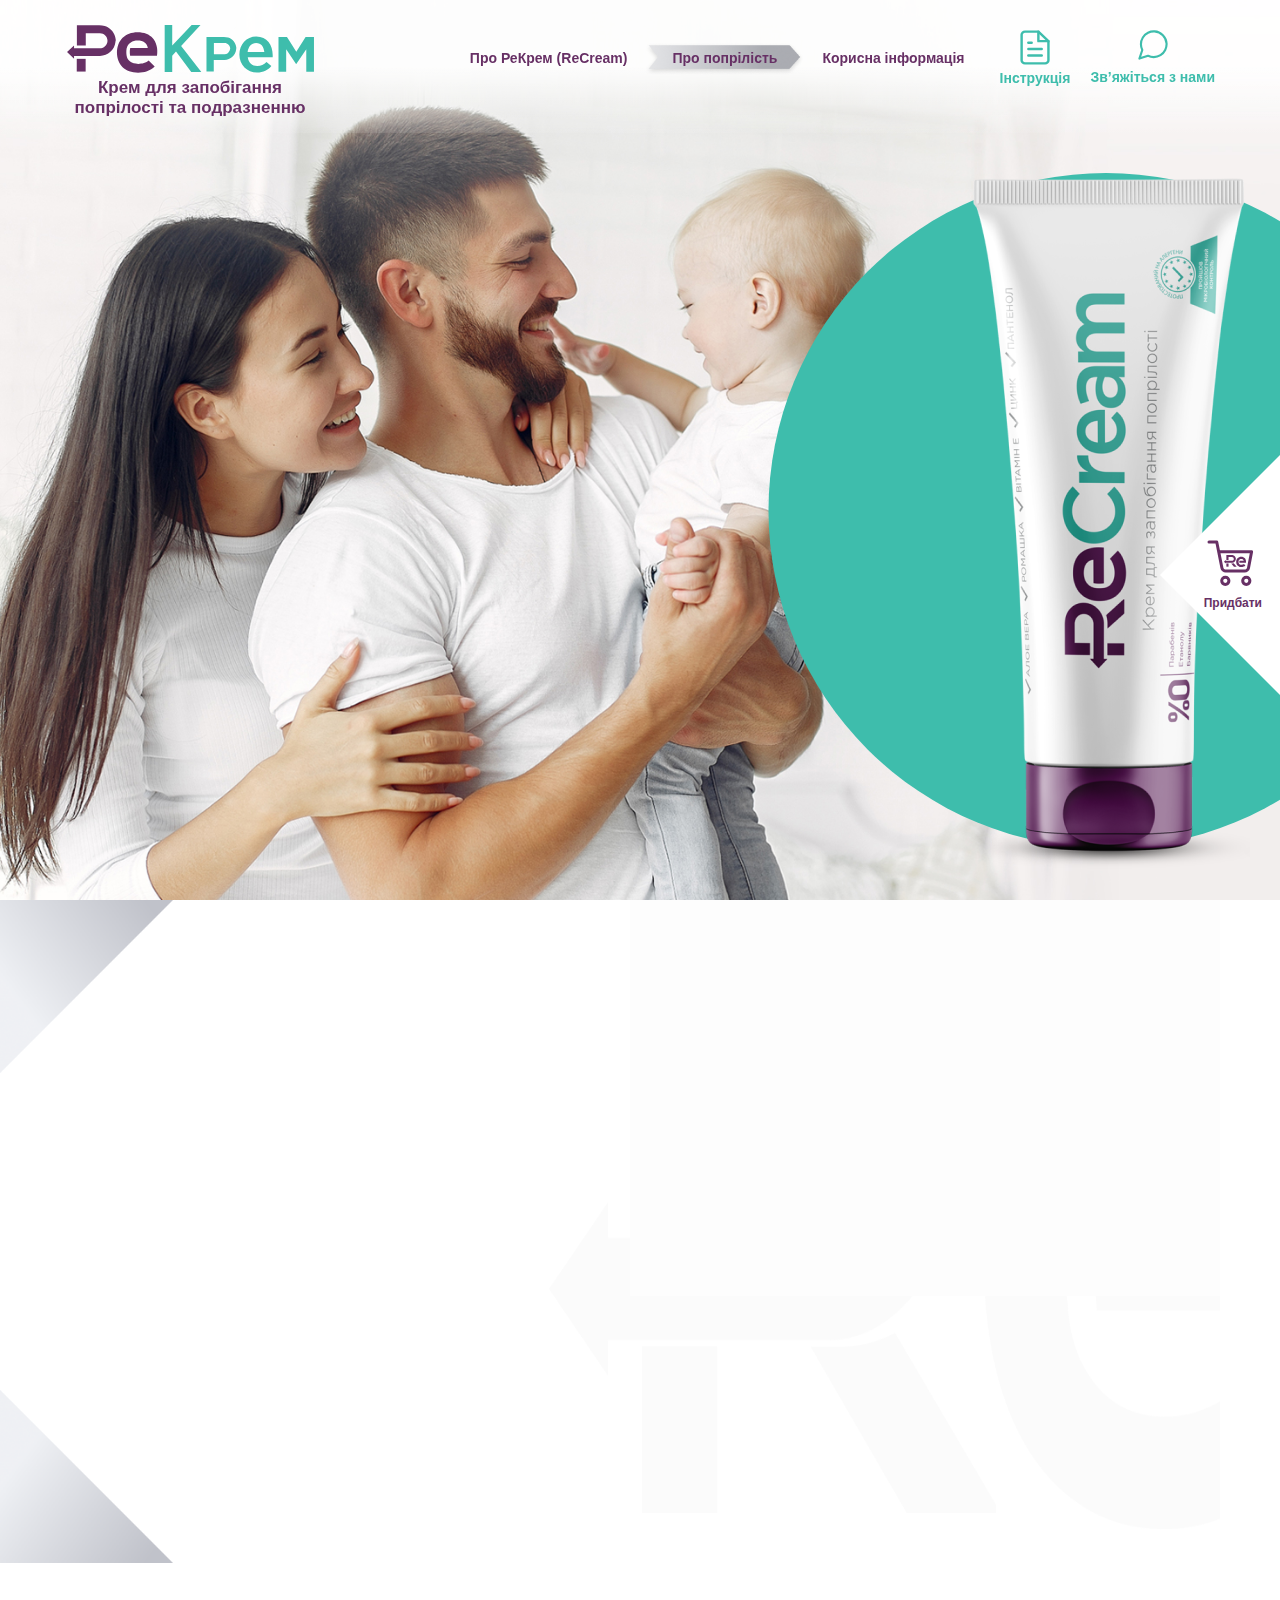
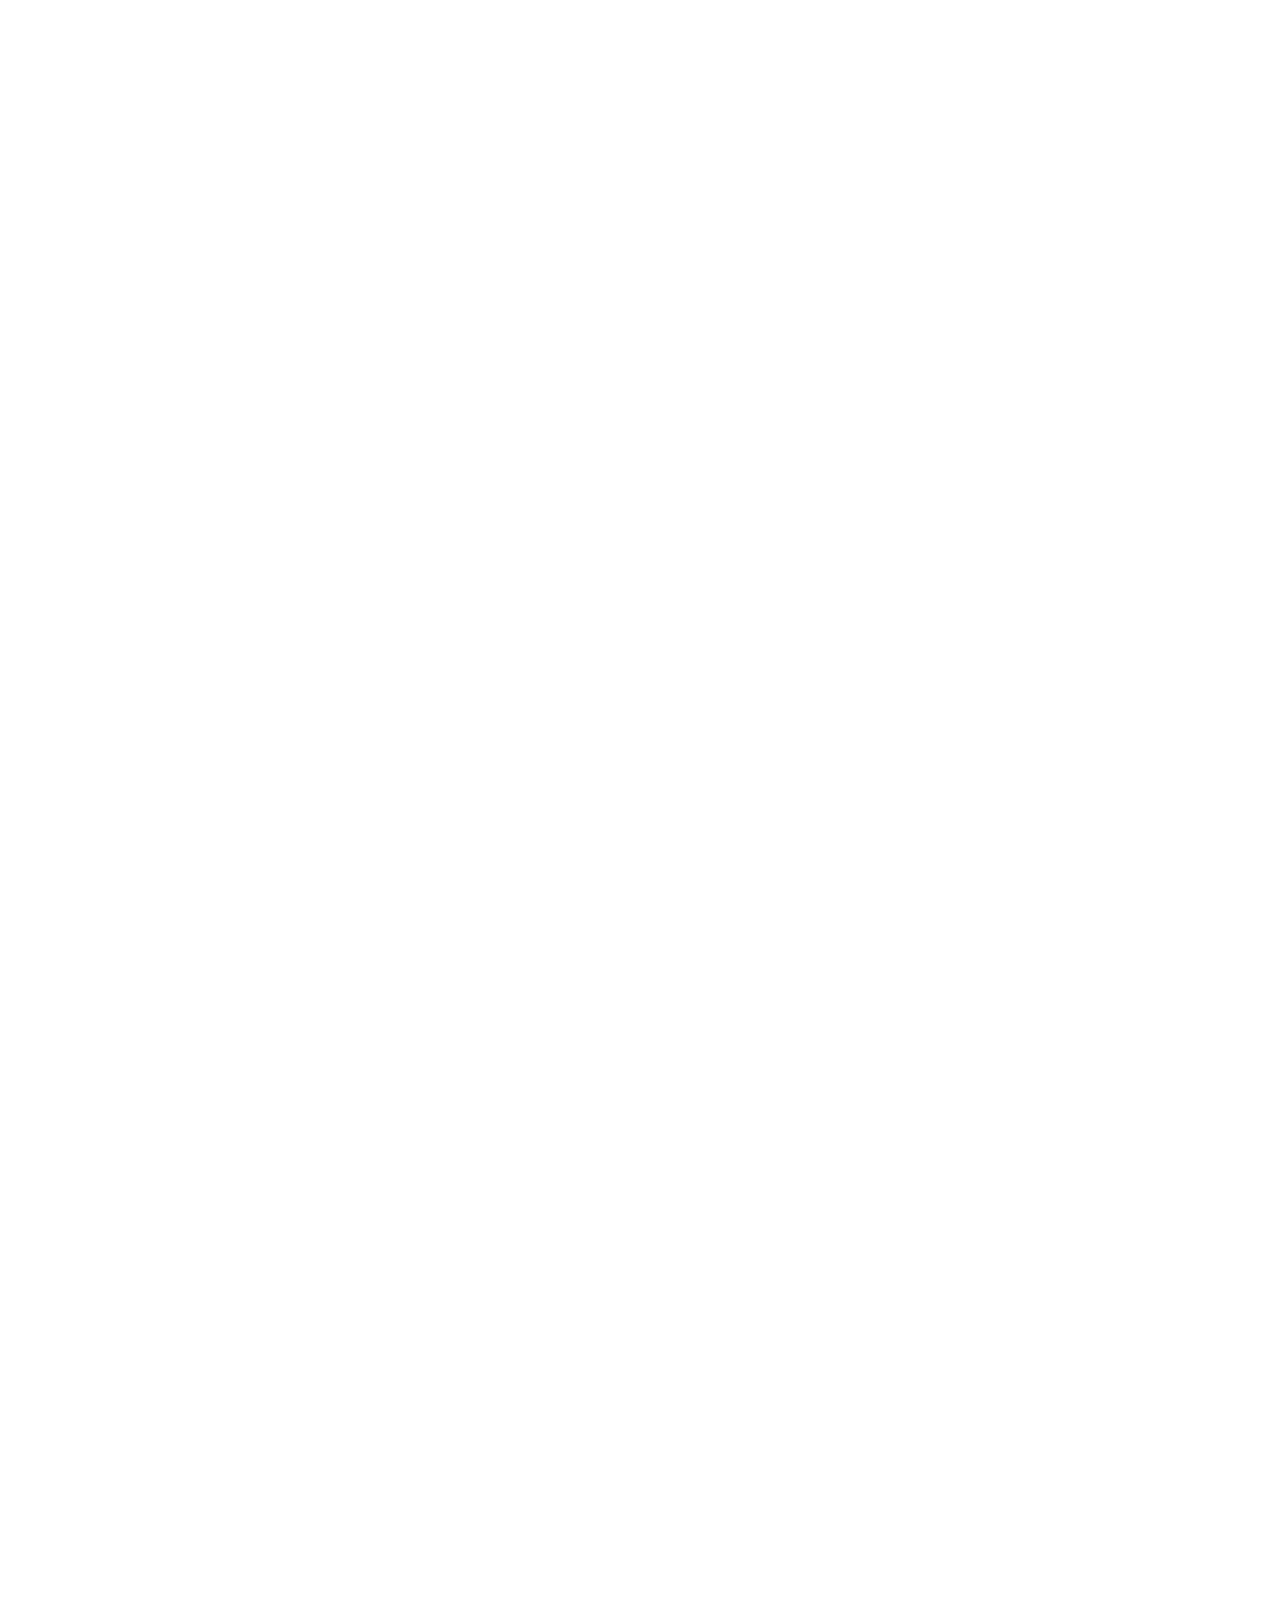
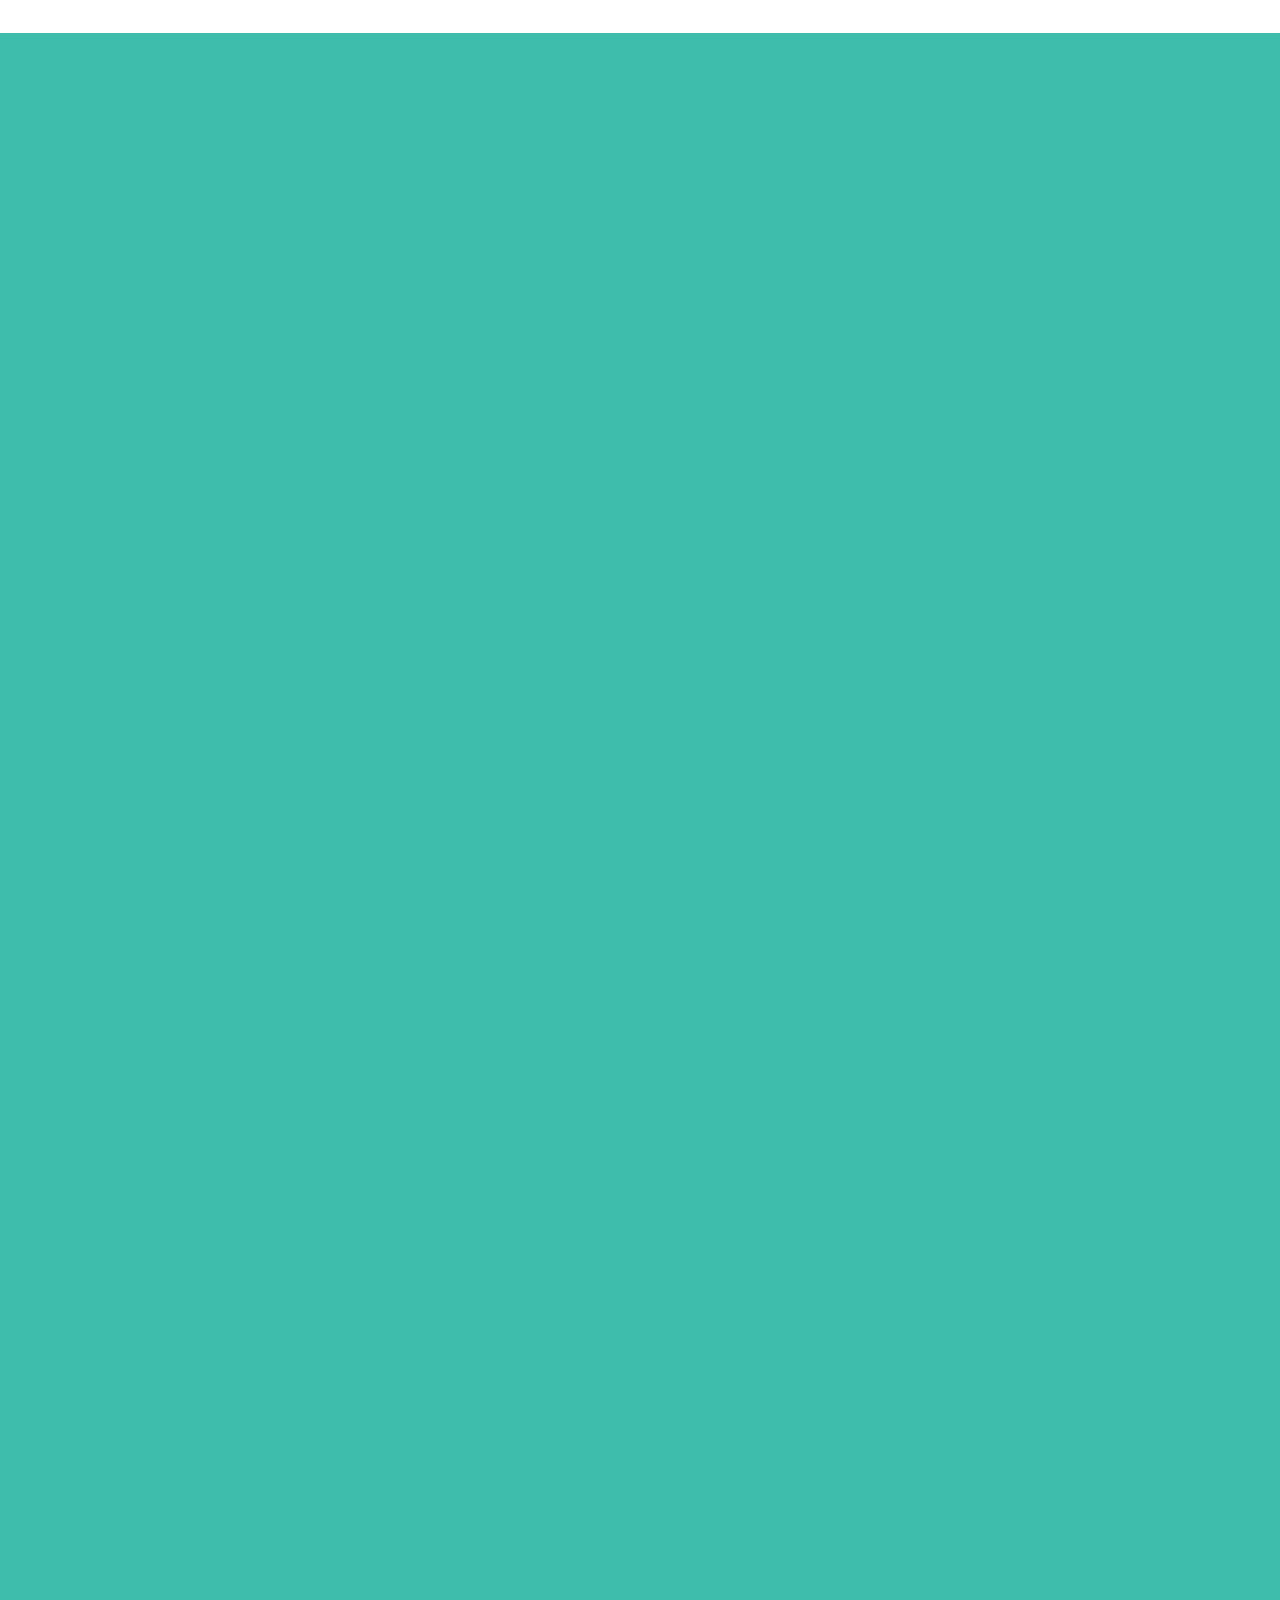
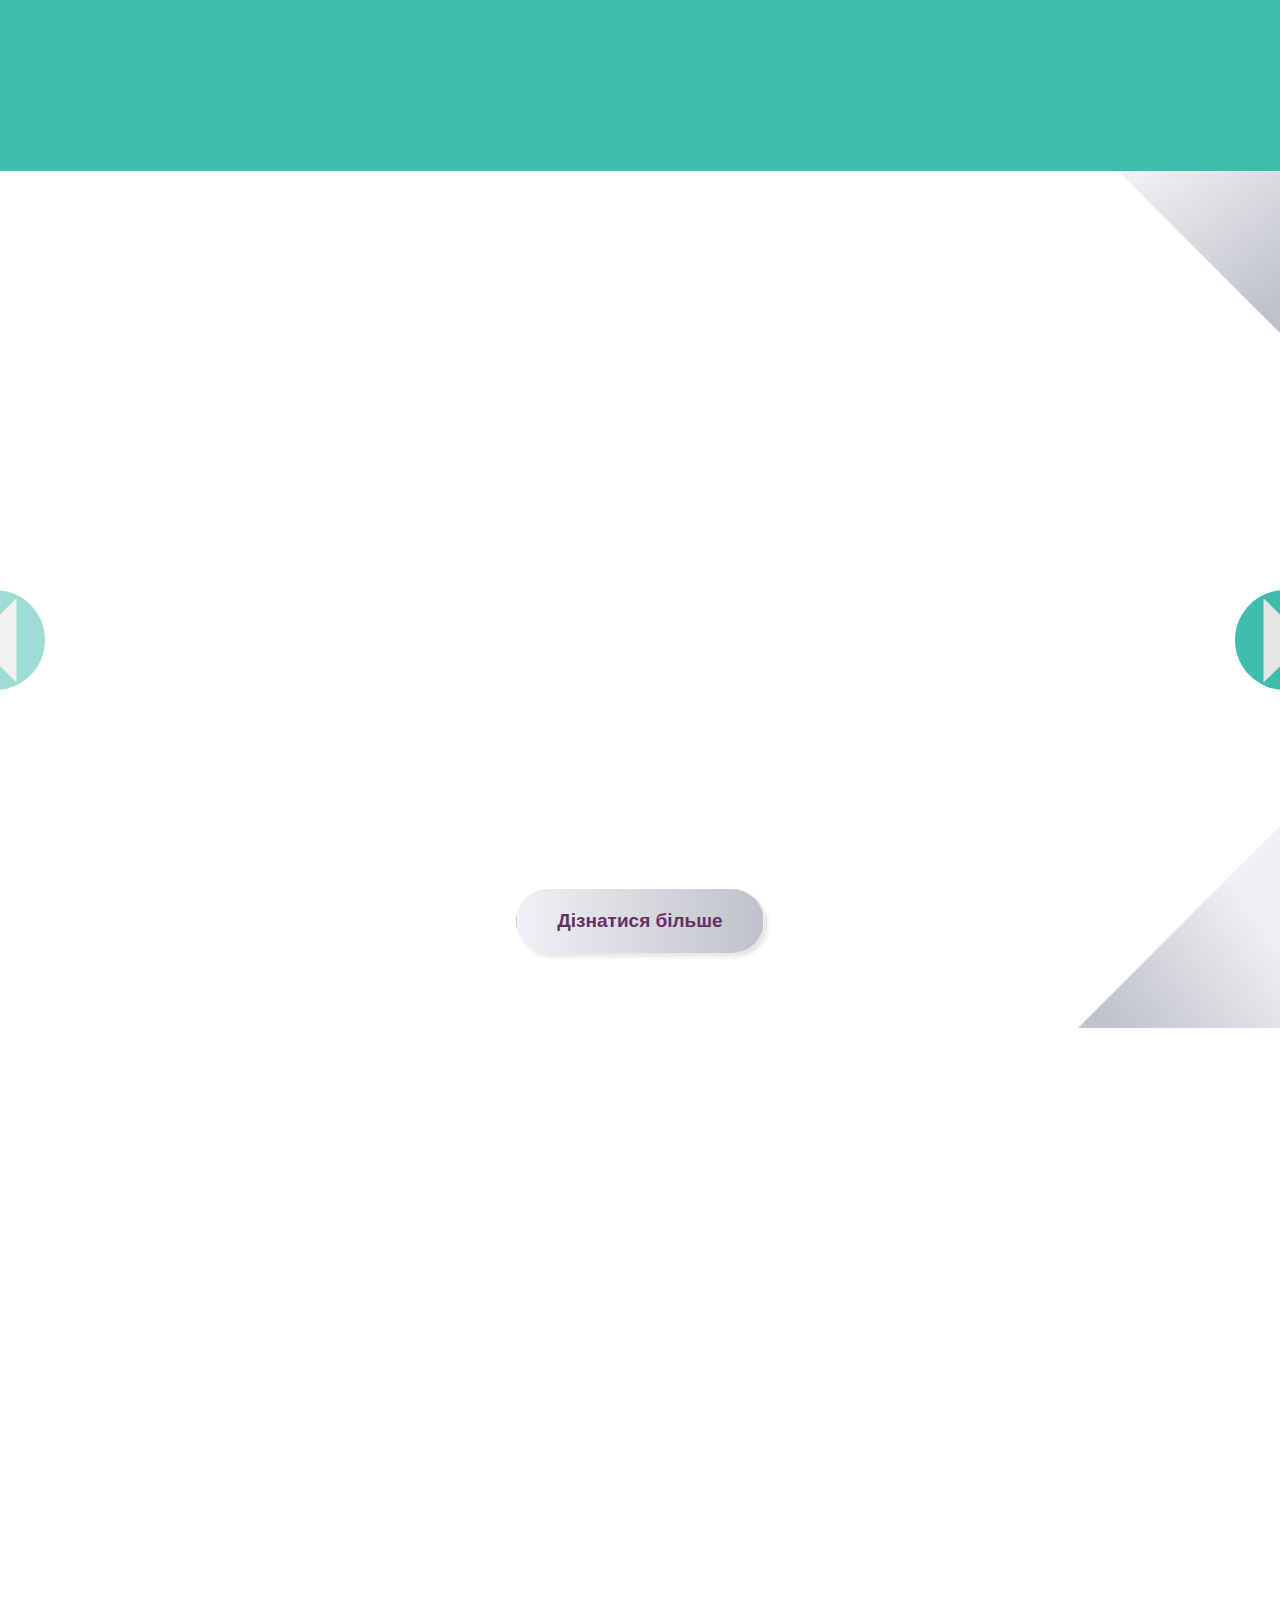
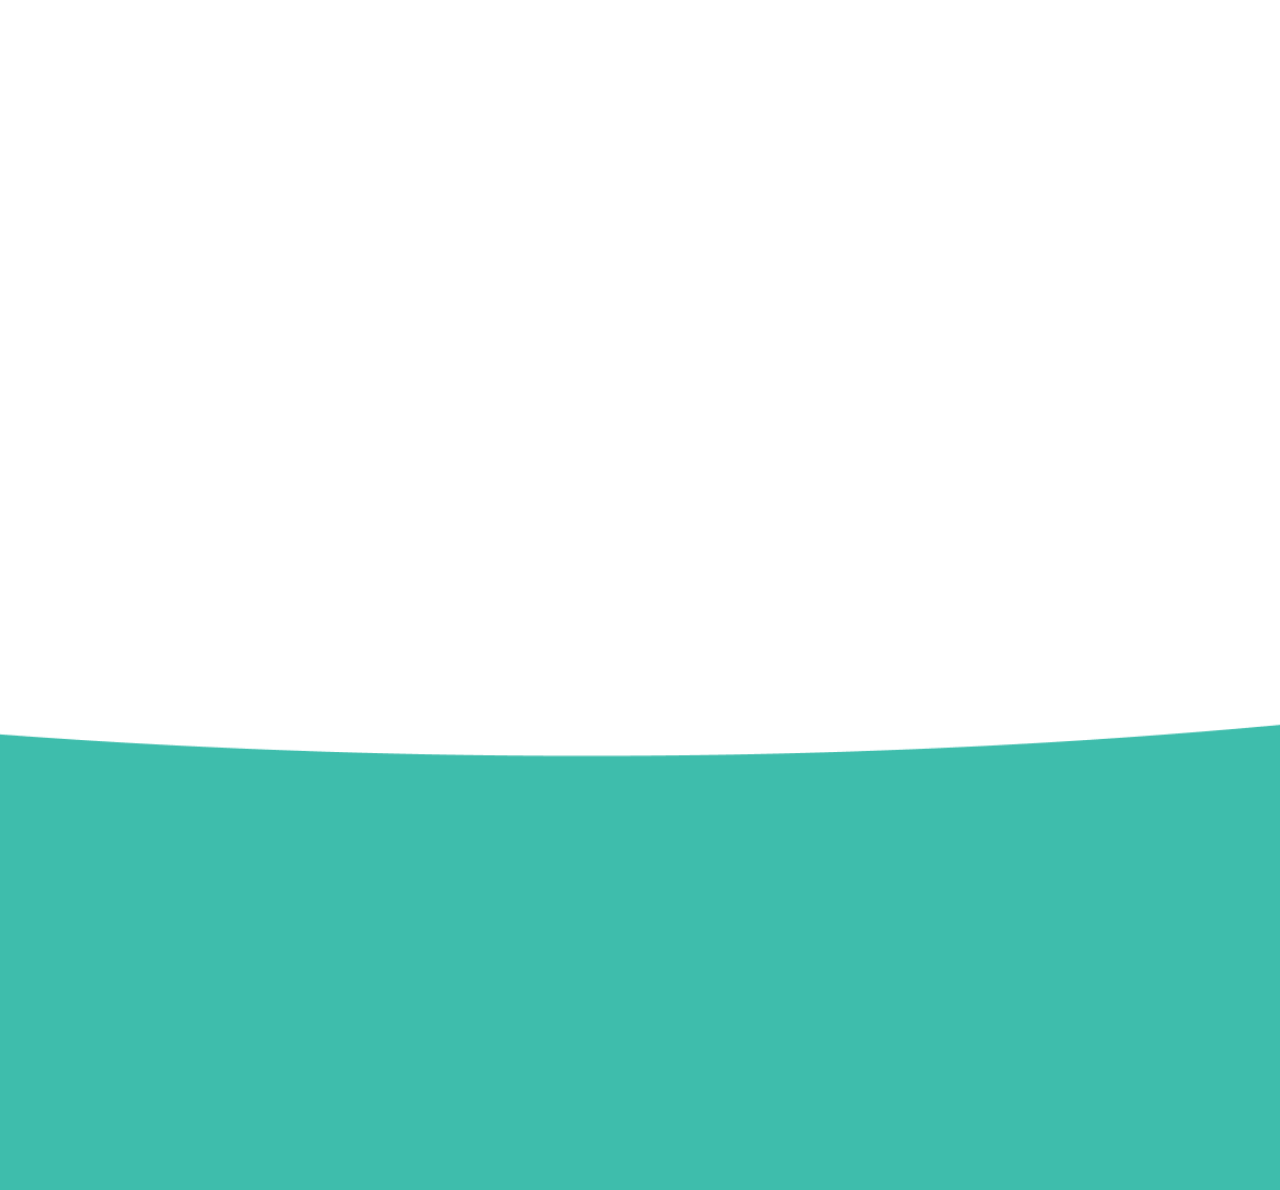
==== commit 84d8e749: "Header was fixed on all pages" ====
--- a/aboutPage.html
+++ b/aboutPage.html
@@ -55,7 +55,7 @@
                   </a>
                 </li>
                 <li>
-                  <a href="">
+                  <a class="open-modal">
                     <img src="./images/chat-icon.svg" alt="Chat">
                     Зв’яжіться з нами
                   </a>
@@ -103,7 +103,7 @@
                   </a>
                 </li>
                 <li>
-                  <a href="">
+                  <a class="open-modal">
                     <img src="./images/chat-icon.svg" alt="Chat">
                     Зв’яжіться з нами
                   </a>
--- a/index.css
+++ b/index.css
@@ -69,6 +69,10 @@
   100% {
     transform: translateY(15px);
   }
+}
+
+.aos-init[data-aos][data-aos].aos-animate {
+  transform: unset;
 }
 /*#endregion animations*/
 
@@ -140,7 +144,7 @@
   right: 0;
   left: 0;
   z-index: 11;
-  background: linear-gradient(180deg, rgba(255,255,255,0.8) 50%, rgba(255,255,255,0) 100%);
+  background: linear-gradient(180deg, rgba(255,255,255,0.9) 50%, rgba(255,255,255, 0.1) 100%);
 }
 
 .header-mobile {
@@ -152,7 +156,7 @@
   justify-content: space-between;
   align-items: flex-start;
   padding-top: 25px;
-  padding-bottom: 25px;
+  padding-bottom: 15px;
 }
 
 .logo {
@@ -160,7 +164,7 @@
 }
 .logo img {
   margin: 0 auto 5px;
-  max-width: 345px;
+  max-width: 300px;
   width: 95%;
 }
 .logo p {
@@ -213,6 +217,10 @@
   align-items: center;
   justify-content: space-between;
   gap: 40px;
+}
+
+.header__nav-sublist li {
+  cursor: pointer;
 }
 
 .header__nav-sublist li a {
@@ -1042,7 +1050,7 @@
   top: 50%;
   transform: translateY(-50%);
   max-height: 95vh;
-  width: 95%;
+  width: 90%;
   max-width: 480px;
   margin: 0 auto;
 }
@@ -1898,6 +1906,10 @@
 /*#endregion articleSecond*/
 
 /*#region additionalLinks*/
+.container--greeting {
+  position: relative;
+}
+
 .toContent {
   display: flex;
   align-items: center;
@@ -1920,8 +1932,8 @@
 
 .toContent--greeting {
   position: absolute;
-  bottom: 45px;
-  left: 45px;
+  bottom: 65px;
+  left: 200px;
   width: 80px;
   height: 80px;
   animation: scrollToContent 2s ease-out infinite;
@@ -1972,8 +1984,7 @@
 }
 .buy--blue {
   width: max-content;
-  top: 50%;
-  bottom: 50%;
+  top: 60%;
 }
 .buy--blue::after {
   content: '';
@@ -2121,6 +2132,11 @@
   }
   .section-slider--usefulPage {
     margin-top: 230px;
+  }
+
+  .toContent--greeting {
+    bottom: 30px;
+    left: 110px;
   }
 }
 
@@ -2458,6 +2474,10 @@
   .toContent svg {
     width: 65%;
   }
+  .toContent--greeting {
+    left: 65px;
+    bottom: 65px;
+  }
 
   .section-aboutCream--chafing::before {
     border-top: 90px solid transparent;
@@ -2733,6 +2753,20 @@
 
   .section-aboutCream--chafing::before {
     display: none;
+  }
+
+  .modal__content form input {
+    margin-bottom: 25px;
+  }
+  .modal__content form textarea {
+    margin-bottom: 45px;
+  }
+  .modal__content form button {
+    max-width: 250px;
+    padding: 10px 30px;
+  }
+  .modal__content form input, .modal__content form textarea {
+    font-size: 16px;
   }
 }
 
@@ -2764,18 +2798,18 @@
 
   .burger-button {
     position: relative;
-    height: 30px;
-    width: 35px;
+    height: 20px;
+    width: 20px;
     z-index: 2;
   }
   .burger-button__background {
     position: absolute;
     top: 50%;
-    transform: translateY(-50%) translateX(50%);
+    transform: translateY(-54%) translateX(50%);
     right: 50%;
     z-index: -1;
-    width: 60px;
-    height: 60px;
+    width: 35px;
+    height: 35px;
     border-radius: 50%;
     background-color: var(--color-accent-blue);
   }
@@ -2796,15 +2830,15 @@
   }
   .burger-button::after {
     position: absolute;
-    top: calc(100% - 3px);
+    top: calc(100% - 13px);
   }
   .burger-button.active::before {
     box-shadow: transparent 0 0 0 0;
-    top: 50%;
+    top: 35%;
     transform: rotate(225deg);
   }
   .burger-button.active::after {
-    top: 50%;
+    top: 35%;
     transform: rotate(315deg);
   }
 
@@ -3203,7 +3237,30 @@
   }
 
   .toContent--greeting {
-    left: 15px;
+    left: 35px;
+  }
+
+  .buy img {
+    margin-right: 0;
+    max-height: 30px;
+  }
+  .buy strong {
+    display: none;
+  }
+  .buy::after {
+    right: -18px;
+  }
+  .buy--white-main::after {
+    content: '';
+    border-top: 85px solid transparent;
+    border-right: 85px solid white;
+    border-bottom: 85px solid transparent;
+  }
+  .buy--blue::after {
+    content: '';
+    border-top: 85px solid transparent;
+    border-right: 85px solid var(--color-accent-blue);
+    border-bottom: 85px solid transparent;
   }
 }
 
@@ -3219,8 +3276,8 @@
     font-size: 36px
   }
   .header-mobile {
-    padding-top: 20px;
-    padding-bottom: 20px;
+    padding-top: 15px;
+    padding-bottom: 10px;
   }
   .header-mobile .logo {
     max-width: 220px;
@@ -3230,18 +3287,7 @@
   }
 
   .burger-button {
-    height: 25px;
-    width: 25px;
-  }
-  .burger-button__background {
-    width: 45px;
-    height: 45px;
-  }
-  .burger-button::before {
-    top: 5px;
-  }
-  .burger-button::after {
-    top: calc(100% - 13px);
+    right: 10px;
   }
 
   .greeting__content--main__description::before {
@@ -3487,14 +3533,11 @@
   }
 
   .buy {
-    top: 50%;
+    bottom: 5%;
     right: 5px;
   }
   .buy img {
     max-height: 25px;
-  }
-  .buy strong {
-    display: none;
   }
   .buy::after {
     right: -6px;
